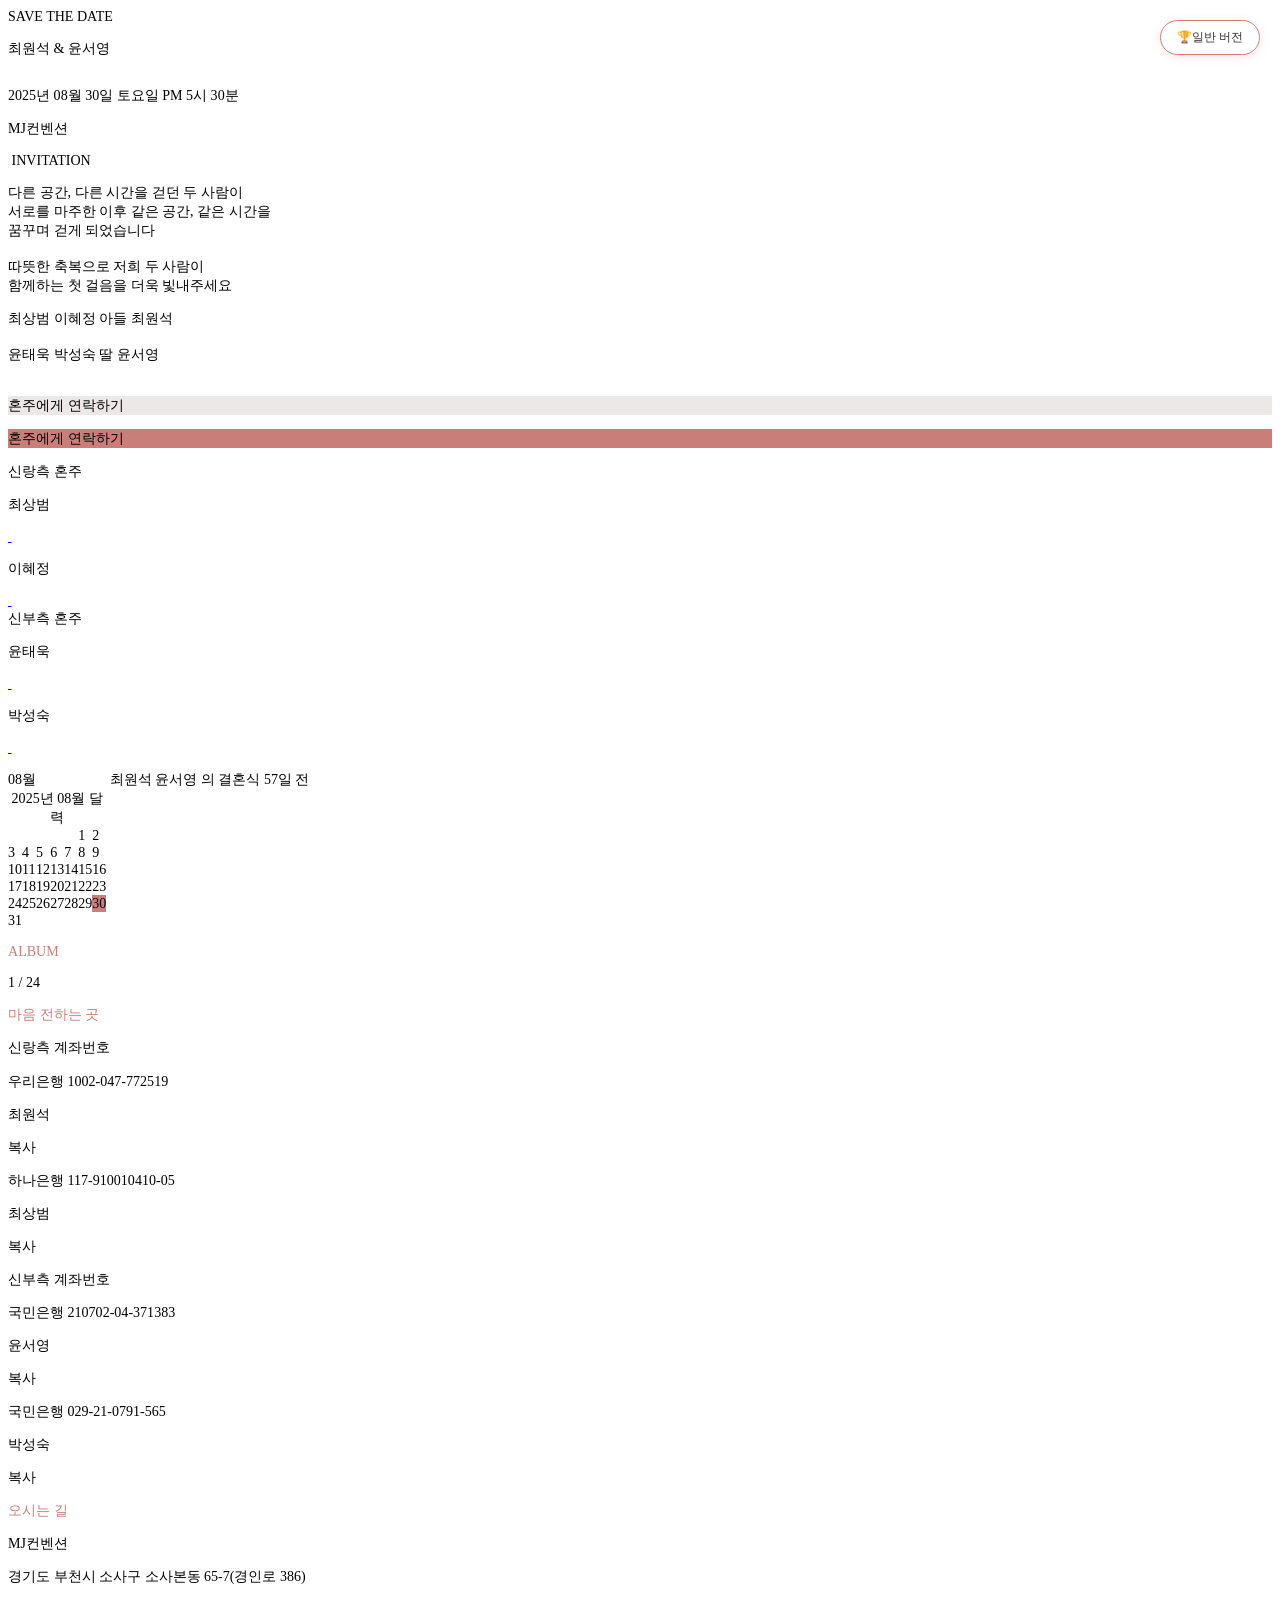
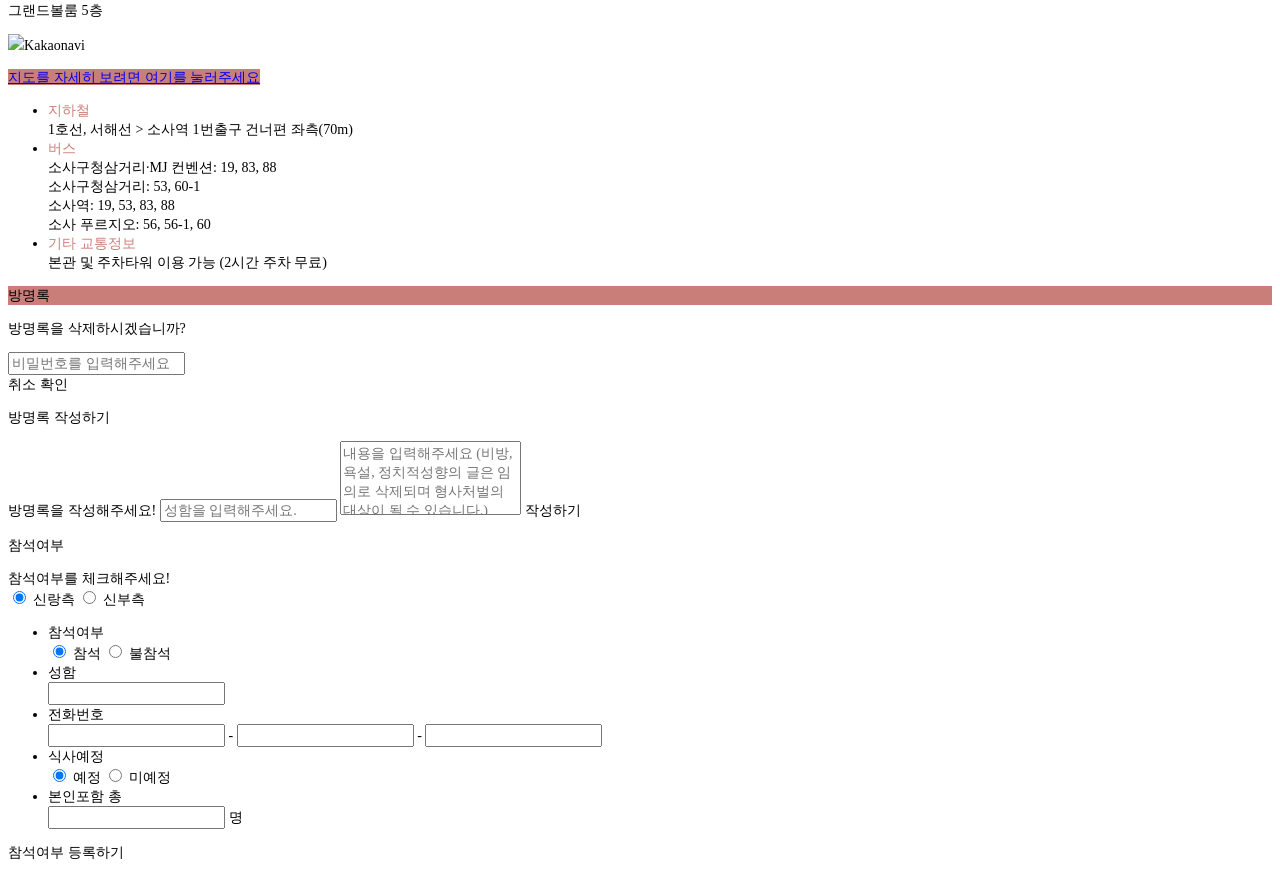
==== composeApp/src/wasmJsMain/resources/temp.html @ a76caca4 "feat: 심플버전 개발" ====
<html lang="ko"><head>
  <title>최원석❤️윤서영 결혼식에 초대합니다.</title>
  <meta charset="utf-8">
  <meta name="robots" content="noindex,nofollow">
  <meta name="referrer" content="no-referrer">
  <meta http-equiv="X-UA-Compatible" content="IE=edge,chrome=1">
  <meta name="format-detection" content="telephone=no">
  <meta name="viewport" content="width=device-width, initial-scale=1.0, maximum-scale=5, user-scalable=yes">
  <meta name="apple-mobile-web-app-title" content="원석❤️서영">
  <meta property="og:url" content="https://wonseokk.github.io/Wedding" />
  <meta property="og:title" content="최원석❤️윤서영 결혼식에 초대합니다." />
  <meta property="og:description" content="2025년 08월 30일 토요일">
  <meta property="og:type" content="website" />
  <meta property="og:image" content="/cf_carddata/ws941220/wedding0830/share_img/Txx5T8NF.jpg">
  <link rel="icon" type="image/png" sizes="16x16" href="https://wonseokk.github.io/Wedding/asset/heart.png">

  <link href="/card/skin/css/font_chosunnm.css" rel="stylesheet">
  <link rel="stylesheet" href="/css/xeicon.min.css">
  <script type="text/javascript" src="/js/jquery-3.2.1.min.js"></script>
  <script src="https://t1.kakaocdn.net/kakao_js_sdk/2.0.0/kakao.min.js" integrity="sha384-PFHeU/4gvSH8kpvhrigAPfZGBDPs372JceJq3jAXce11bVA6rMvGWzvP4fMQuBGL" crossorigin="anonymous"></script>
  <!-- <script src="//developers.kakao.com/sdk/js/kakao.min.js"></script> -->
  <script type="text/javascript" src="//dapi.kakao.com/v2/maps/sdk.js?appkey=bab62872fb491fcb6aa58caca2f4f9e8"></script><script charset="UTF-8" src="https://t1.daumcdn.net/mapjsapi/js/main/4.4.19/kakao.js"></script>
  <link href="/card/css/common.css" rel="stylesheet">
  <link href="/card/skin/css/skin_common.css" rel="stylesheet">
  <script src="/card/swiper/swiper.min.js"></script>
  <link rel="stylesheet" href="/card/swiper/swiper.min.css">
  <link rel="stylesheet" href="/card/swiper/swiper-bundle.min.css">
  <script src="https://ssl.daumcdn.net/dmaps/map_js_init/postcode.v2.js"></script><script charset="UTF-8" type="text/javascript" src="//t1.daumcdn.net/postcode/api/core/250410/1744268022745/250410.js"></script>

  <style media="screen">
    #fall * {font-size: 0.9375rem; font-family: ChosunNm;}
    #fall .em_ch {font-family: WONBatang !important; font-size: 0.875rem;}

    #fall .theme_1_back {background: #ca7e7a !important;}
    #fall .theme_1_color {color: #ca7e7a !important;}
    #fall .theme_1_border {border: 1px solid #ca7e7a !important;}
    #fall .theme_2_back {background: #ede7e7 !important;}
    #fall .theme_2_color {color: #ede7e7 !important;}
    #fall .theme_2_border {color: #ede7e7 !important;}

    /* 버전 전환 버튼 스타일 */
    #version-switch {
        position: fixed;
        top: 20px;
        right: 20px;
        z-index: 10000;
        background: rgba(255, 255, 255, 0.95);
        border: 1px solid #ca7e7a;
        border-radius: 20px;
        padding: 8px 16px;
        font-size: 12px;
        color: #333;
        cursor: pointer;
        transition: all 0.3s ease;
        font-family: ChosunNm, sans-serif;
        backdrop-filter: blur(10px);
        box-shadow: 0 2px 10px rgba(202, 126, 122, 0.2);
    }

    #version-switch:hover {
        background: rgba(202, 126, 122, 0.1);
        transform: translateY(-1px);
    }

    @media screen and (max-width:380px){
    #fall .greeting_msg {font-size: 0.875rem;}
    }
    @media screen and (max-width:320px){
    #fall .greeting_msg {font-size: 0.8125rem;}
    }

        html {font-size: 15px;}
  </style>
  <style>
    body { -webkit-touch-callout:none;}
    img { -webkit-touch-callout: none; pointer-events : none; }
  </style>
  <script>
    $(document).bind("contextmenu", function (e) {
        return false;
    });
    $('img').bind("contextmenu", function (e) {
        return false;
    });

  </script>
</head>
<script type="text/javascript" src="/card/skin/js/common_skin.js"></script>
<link href="/card/skin/fall_in_love/skin.css" rel="stylesheet">
<link href="/card/skin/css/style.css" rel="stylesheet">
<input type="hidden" name="" id="type" value="0">
<input type="hidden" id="skin_id" name="skin_id" value="wedding0830" readonly="">
<input type="hidden" id="skin_gr_account" name="skin_gr_account" value="1002-047-772519" readonly="">
<input type="hidden" id="skin_gr_pa_account" name="skin_gr_pa_account" value="117-910010410-05" readonly="">
<input type="hidden" id="skin_gr_pa2_account" name="skin_gr_pa2_account" value="" readonly="">
<input type="hidden" id="skin_br_account" name="skin_br_account" value="210702-04-371383" readonly="">
<input type="hidden" id="skin_br_pa_account" name="skin_br_pa_account" value="029-21-0791-565" readonly="">
<input type="hidden" id="skin_br_pa2_account" name="skin_br_pa2_account" value="" readonly="">

<input type="hidden" name="" id="ori_color" value="#ca7e7a">
<input type="hidden" name="" id="ori_color2" value="#ede7e7">
<div id="invite_wrap">
  <!-- 버전 전환 버튼 -->
  <div id="version-switch" onclick="switchToAdvancedVersion()">
    🏆일반 버전
  </div>
  
  <div id="animContainer">
    <div class="invite_inner" id="fall">
      <!-- 메인 -->
      <div class="main anchor_0">
        <link rel="stylesheet" href="/card/skin/css/attend_top.css">

        <div class="at_wrap" style="display:none;">
          <div class="at_back card"></div>
          <div class="attend_top card">
            <p class="close_p"><i class="xi-close at_close"></i></p>
            <p class="tit">참석 여부 체크</p>
            <div class="gr_br_wrap">
              <p data-name="groom_name">최원석</p>
              <i class="xi-heart"></i>
              <p data-name="bride_name">윤서영</p>
            </div>
            <div class="check_point">
              <p>
                <span><i class="xi-calendar-check"></i></span>
                <span class="editor_date">
                    2025년 08월 30일 토요일        </span>
                <span class="editor_night">PM</span>
                <span class="editor_time">5</span>시
                <span class="editor_min">30</span>분
              </p>
              <p>
                <span><i class="xi-maker"></i></span>
                <span data-name="card_hall">MJ컨벤션</span>
              </p>


            </div>
            <p class="txt">특별한 날 귀한 발걸음을 참석 여부를<br>통해 전달해 주세요.</p>
            <p class="check_attend">참석여부 체크하기</p>
          </div>
        </div>


        <script>
          $(function(){
            $('.check_attend').click(function(){
              $('.attend_black').show();
              $('.attend_pop_wrap').show();
            });

            $('.at_close').click(function(){
              $('.at_back').hide();
              $('.at_wrap').hide();
            });

            $('.attend_close').click(function(){
              $('.at_back').hide();
              $('.at_wrap').hide();
            });
          });

        </script>
        <style media="screen">
          .scroll_wrap{position: fixed;  height: 40vh; width: 420px; left: 50%; transform: translateX(-50%);background:linear-gradient(0deg,#4d4d4d 0%, rgb(108 108 108 / 50%) 82%, rgba(255,255,255,0) 100%); z-index: 9; bottom: 0px;display: flex;justify-content: center;}
          .scroll_wrap .scroll_tit{color: #fff !important;}
          .scroll_wrap .inner_wr{margin: 0px auto;position: absolute;bottom: 80px;scale:1.1}
          .scroll_wrap .nemo_wrap{ width: 23px; height: 36px; position: relative;margin-bottom: 10px;border-radius: 4px; border:1px solid #fff;margin: 10px auto;}
          .scroll_wrap .nemo_wrap .circle_wrap{background-color: #fff;width: 7px;height: 7px;top: 0;border-radius: 50%;right: 0;position: absolute;transform: translateX(-100%); animation: ani_2 1.5s infinite}
          @keyframes ani_2 {
            0%{top: 100%}
            100%{top: 0%;}
          }
          .scroll_wrap.editor {position: absolute; bottom: -150px;}
          /* .scroll_wrap.card{position: fixed;  height: 100vh; width: 420px; left: 50%; transform: translateX(-50%);} */
        </style>
        <div class="scroll_wrap card" style="display: none;">
          <div class="inner_wr">
            <div class="nemo_wrap">
              <div class="circle_wrap"></div>
            </div>
            <p class="scroll_tit">스크롤 해주세요.</p>
          </div>
        </div>
        <script>
          $(function() {
              $('.scroll_wrap').delay(4700).fadeOut('slow');
          });
            $(window).on("scroll", function (event){
            if (event.originalEvent.deltaY = 0) {
              $('.scroll_wrap').css({"opacity":"1","transition":"1s"});
            }
            else {
              $('.scroll_wrap').css({"opacity":"0","transition":"1s"});
              setTimeout(function() {
                $('.scroll_wrap').css("display", "none");
              }, 1000);
            }
          });
          $(window).on("wheel", function (event){
          if (event.originalEvent.deltaY = 0) {
            $('.scroll_wrap').css({"opacity":"1","transition":"1s"});
          }
          else {
            $('.scroll_wrap').css({"opacity":"0","transition":"1s"});
            setTimeout(function() {
              $('.scroll_wrap').css("display", "none");
            }, 1000);
          }
          });


        </script>
        <div class="top_txt offset_0 offset">
          <span class="mini">SAVE THE DATE</span>
          <p class="main_name"><span data-name="groom_name">최원석</span> <font>&amp;</font> <span data-name="bride_name">윤서영</span></p>
        </div>
        <div class="main_img_wrap">
          <video id="moving_video11" autoplay="autoplay" loop="loop" muted="muted" playsinline="" style="opacity: 1; transition: 1s; mix-blend-mode: screen; position: absolute; left: 0px; top: 0%; width: 100%; display: block;">
            <source id="moving_video" src="/card/movie/flower3.mp4">
          </video>

          <img src="/cf_carddata/ws941220/wedding0830/main_img/u3mCQRHD.jpg" alt="" id="skin_main_img" oncontextmenu="return false" style="-webkit-touch-callout:none">
        </div>
        <div class="bottom_txt">
          <p>
            <span class="editor_date">
                            2025년 08월 30일 토요일            </span>
            <span class="editor_night">PM</span>
            <span class="editor_time">5</span>시
            <span class="editor_min">30</span>분
          </p>
          <p data-name="card_hall">MJ컨벤션</p>
        </div>
      </div>

      <div class="all_wrap">
        <div class="greeting_wrap anchor_0 wrap_padding">
          <div class="offset_1 offset">
            <div class="greeting_inner inner_padding">
              <img src="/card/skin/fall_in_love/img/flower.svg" alt="">
              <span>INVITATION</span>
              <p data-name="greeting_message" class="greeting_msg">다른 공간, 다른 시간을 걷던 두 사람이<br>
                서로를 마주한 이후 같은 공간, 같은 시간을<br>
                꿈꾸며 걷게 되었습니다<br>
                <br>
                따뜻한 축복으로 저희 두 사람이<br>
                함께하는 첫 걸음을 더욱 빛내주세요</p>
            </div>
          </div>
        </div>
        <div class="call_wrap anchor_1 wrap_padding">
          <div class="offset_4 offset">
            <div class="call_inner inner_padding">
              <!-- 신랑 -->
              <div class="call_box">
    <span class="g_deceased_f em_ch ch_deceased" style="display:none">
              <img src="/card/skin/img/go.svg" alt="">
          </span>
                <span data-name="groom_p_name">최상범</span>
                <span class="gr_call_dot"></span>
                <span class="g_deceased_m em_ch ch_deceased" style="display:none">
            <img src="/card/skin/img/go.svg" alt="">
        </span>

                <span data-name="groom_m_name">이혜정</span>
                <span class="mini_txt gr_mini_txt" style="width: 44px;"><font data-name="groom_p_ship">아들</font></span>
                <span data-name="groom_name">최원석</span>

                <div class="gr_call call_sec gr_phone">
                  <i class="xi-ellipsis-h"></i>
                  <a class="mobile" href="tel:010-6778-2939"><img src="/card/skin/fall_in_love/img/call.svg" alt=""></a>
                  <a class="sms" href="sms:010-6778-2939"><img src="/card/skin/fall_in_love/img/sms.svg" alt=""></a>
                </div>

              </div>

              <!-- 신부 -->
              <div class="call_box">
    <span class="b_deceased_f em_ch ch_deceased" style="display:none">
              <img src="/card/skin/img/go.svg" alt="">
          </span>

                <span data-name="bride_p_name">윤태욱</span>
                <span class="br_call_dot"></span>
                <span class="b_deceased_m em_ch ch_deceased" style="display:none">
              <img src="/card/skin/img/go.svg" alt="">
          </span>
                <!-- <span class="b_deceased_m em_ch flower_deceased" style='display:none'>
                  <img src="/card/skin/img/chrysanthemum.svg" alt="">
                </span> -->
                <span data-name="bride_m_name">박성숙</span>
                <span class="mini_txt br_mini_txt" style="width: 44px;"><font data-name="bride_p_ship">딸</font></span>
                <span data-name="bride_name">윤서영</span>

                <div class="br_call call_sec br_phone">
                  <i class="xi-ellipsis-h"></i>
                  <a class="mobile" href="tel:010-9264-7479"><img src="/card/skin/fall_in_love/img/call.svg" alt=""></a>
                  <a class="sms" href="sms:010-9264-7479"><img src="/card/skin/fall_in_love/img/sms.svg" alt=""></a>
                </div>

              </div>
              <div class="call_box_btn call_p_btn">
                <p class="parents theme_2_back">혼주에게 연락하기</p>
              </div>

              <div class="call_black black_back"></div>
              <div class="call_pop_down pop_front ">
                <p class="theme_1_back">
                  <span>혼주에게 연락하기</span>
                  <i class="xi-close-thin call_close"></i>
                </p>
                <div class="g_parents">
                  <span class="tit sans_serif">신랑측 혼주</span>
                  <div class="pop_box gr_p">
                    <p>
            <span class="g_deceased_f em_ch ch_deceased" style="display:none">
                              <img src="/card/skin/img/go.svg" alt="">
                          </span>
                      <span data-name="groom_p_name" class="sans_serif">최상범</span>
                    </p>
                    <a class="gr_call gr_p_phone mobile" href="tel:010-3627-2939">
                      <img src="/card/skin/fall_in_love/img/call.svg" alt="">
                    </a>
                    <a class="gr_call gr_p_phone sms" href="sms:010-3627-2939">
                      <img src="/card/skin/fall_in_love/img/sms.svg" alt="">
                    </a>
                  </div>
                  <div class="pop_box gr_m">
                    <p>
            <span class="g_deceased_m em_ch ch_deceased" style="display:none">
                              <img src="/card/skin/img/go.svg" alt="">
                           </span>
                      <span data-name="groom_m_name" class="sans_serif">이혜정</span>
                    </p>
                    <a class="gr_call gr_m_phone mobile" href="tel:010-5696-2939">
                      <img src="/card/skin/fall_in_love/img/call.svg" alt="">
                    </a>
                    <a class="gr_call gr_m_phone sms" href="sms:010-5696-2939">
                      <img src="/card/skin/fall_in_love/img/sms.svg" alt="">
                    </a>
                  </div>
                </div>


                <div class="b_parents">
                  <span class="tit sans_serif">신부측 혼주</span>
                  <div class="pop_box br_p">
                    <p>
          <span class="b_deceased_f em_ch ch_deceased" style="display:none">
                          <img src="/card/skin/img/go.svg" alt="">
                       </span>
                      <span data-name="bride_p_name" class="sans_serif">윤태욱</span>
                    </p>
                    <a class="br_call br_p_phone mobile" href="tel:010-6614-7514">
                      <img src="/card/skin/fall_in_love/img/call.svg" alt="">
                    </a>
                    <a class="br_call br_p_phone sms" href="sms:010-6614-7514">
                      <img src="/card/skin/fall_in_love/img/sms.svg" alt="">
                    </a>
                  </div>
                  <div class="pop_box br_m">
                    <p>
          <span class="b_deceased_m em_ch ch_deceased" style="display:none">
                          <img src="/card/skin/img/go.svg" alt="">
                      </span>
                      <span data-name="bride_m_name" class="sans_serif">박성숙</span>
                    </p>
                    <a class="br_call br_m_phone mobile" href="tel:010-9254-3181">
                      <img src="/card/skin/fall_in_love/img/call.svg" alt="">
                    </a>
                    <a class="br_call br_m_phone sms" href="sms:010-9254-3181">
                      <img src="/card/skin/fall_in_love/img/sms.svg" alt="">
                    </a>
                  </div>
                </div>
              </div>


            </div>
          </div>
        </div>
        <div class="calendar_wrap anchor_2 wrap_padding">
          <div class="offset_2 offset">
            <div class="calendar_inner inner_padding" style="display: inline-block; opacity: 1; margin-top: 0px;">
              <div id="kCalendar"><div id="header"><span id="date">08<font>월</font></span></div><table border="0" cellspacing="0" cellpadding="0"><caption>2025년 08월 달력</caption><tbody>			<tr>				<td class="sun"> </td>				<td class="mon"> </td>				<td class="tue"> </td>				<td class="wed"> </td>				<td class="thu"> </td>				<td class="fri">1</td>				<td class="sat">2</td>			</tr>			<tr>				<td class="sun">3</td>				<td class="mon">4</td>				<td class="tue">5</td>				<td class="wed">6</td>				<td class="thu">7</td>				<td class="fri">8</td>				<td class="sat">9</td>			</tr>			<tr>				<td class="sun">10</td>				<td class="mon">11</td>				<td class="tue">12</td>				<td class="wed">13</td>				<td class="thu">14</td>				<td class="fri">15</td>				<td class="sat">16</td>			</tr>			<tr>				<td class="sun">17</td>				<td class="mon">18</td>				<td class="tue">19</td>				<td class="wed">20</td>				<td class="thu">21</td>				<td class="fri">22</td>				<td class="sat">23</td>			</tr>			<tr>				<td class="sun">24</td>				<td class="mon">25</td>				<td class="tue">26</td>				<td class="wed">27</td>				<td class="thu">28</td>				<td class="fri">29</td>				<td class="sat"><div class="weddingday theme_1_back">30</div></td>			</tr>			<tr>				<td class="sun">31</td>				<td class="mon"> </td>				<td class="tue"> </td>				<td class="wed"> </td>				<td class="thu"> </td>				<td class="fri"> </td>				<td class="sat"> </td>			</tr>			</tbody>		</table></div>
            </div>
            <p class="dday_inner remain" style="display:inline-block;">
              <span data-name="groom_name">최원석</span>
              <i class="xi-heart"></i>
              <span data-name="bride_name">윤서영</span> 의 결혼식<span id="wd_d-day"> 57일 전</span>
            </p>
          </div>

          <script>
            $(document).ready(function() {
              kCalendar('kCalendar', '2025-08-30');
              wdDday('2025-07-04','2025-08-30');
            });
          </script>
        </div>
        <div class="album_wrap anchor_3 wrap_padding">
          <div class="offset_6 offset">
            <div class="album_inner skin_gallery_type album_show" id="gallery_type_2">
              <p class="section_tit theme_1_color">ALBUM</p>
              <div class="album_black"></div>
              <div class="slide_inner">
                <p class="slide_close"><i class="xi-close-thin"></i></p>
                <div style="--swiper-navigation-color: #fff; --swiper-pagination-color: #fff" class="swiper mySwiper2 gallery2_1 swiper-container-initialized swiper-container-horizontal">
                  <div class="swiper-wrapper" style="transform: translate3d(0px, 0px, 0px);">
                    <div class="swiper-slide skin_g_0 swiper-slide-active" style="width: 380px; margin-right: 10px;">
                      <img src="/cf_carddata/ws941220/wedding0830/gallery/N5KyeKBH.jpg?v=1751635643000" alt="" id="rotate_sort_0">
                    </div>
                    <div class="swiper-slide skin_g_1 swiper-slide-next" style="width: 380px; margin-right: 10px;">
                      <img src="/cf_carddata/ws941220/wedding0830/gallery/Sk7zM0dO.jpg?v=1751635643000" alt="" id="rotate_sort_1">
                    </div>
                    <div class="swiper-slide skin_g_2" style="width: 380px; margin-right: 10px;">
                      <img src="/cf_carddata/ws941220/wedding0830/gallery/WDEL8017.jpg?v=1751635643000" alt="" id="rotate_sort_2">
                    </div>
                    <div class="swiper-slide skin_g_3" style="width: 380px; margin-right: 10px;">
                      <img src="/cf_carddata/ws941220/wedding0830/gallery/b4WM8trE.jpg?v=1751635643000" alt="" id="rotate_sort_3">
                    </div>
                    <div class="swiper-slide skin_g_4" style="width: 380px; margin-right: 10px;">
                      <img src="/cf_carddata/ws941220/wedding0830/gallery/cnlhUlLm.jpg?v=1751635643000" alt="" id="rotate_sort_4">
                    </div>
                    <div class="swiper-slide skin_g_5" style="width: 380px; margin-right: 10px;">
                      <img src="/cf_carddata/ws941220/wedding0830/gallery/dCe4GFbK.jpg?v=1751635643000" alt="" id="rotate_sort_5">
                    </div>
                    <div class="swiper-slide skin_g_6" style="width: 380px; margin-right: 10px;">
                      <img src="/cf_carddata/ws941220/wedding0830/gallery/CSYtI4di.jpg?v=1751635643000" alt="" id="rotate_sort_6">
                    </div>
                    <div class="swiper-slide skin_g_7" style="width: 380px; margin-right: 10px;">
                      <img src="/cf_carddata/ws941220/wedding0830/gallery/5TLWIRDq.jpg?v=1751635643000" alt="" id="rotate_sort_7">
                    </div>
                    <div class="swiper-slide skin_g_8" style="width: 380px; margin-right: 10px;">
                      <img src="/cf_carddata/ws941220/wedding0830/gallery/dBJoC1UX.jpg?v=1751635643000" alt="" id="rotate_sort_8">
                    </div>
                    <div class="swiper-slide skin_g_9" style="width: 380px; margin-right: 10px;">
                      <img src="/cf_carddata/ws941220/wedding0830/gallery/Y3Mpsu5N.jpg?v=1751635643000" alt="" id="rotate_sort_9">
                    </div>
                    <div class="swiper-slide skin_g_10" style="width: 380px; margin-right: 10px;">
                      <img src="/cf_carddata/ws941220/wedding0830/gallery/tk9zIIaK.jpg?v=1751635643000" alt="" id="rotate_sort_10">
                    </div>
                    <div class="swiper-slide skin_g_11" style="width: 380px; margin-right: 10px;">
                      <img src="/cf_carddata/ws941220/wedding0830/gallery/oxIebxA6.jpg?v=1751635643000" alt="" id="rotate_sort_11">
                    </div>
                    <div class="swiper-slide skin_g_12" style="width: 380px; margin-right: 10px;">
                      <img src="/cf_carddata/ws941220/wedding0830/gallery/dVmdgbMN.jpg?v=1751635643000" alt="" id="rotate_sort_12">
                    </div>
                    <div class="swiper-slide skin_g_13" style="width: 380px; margin-right: 10px;">
                      <img src="/cf_carddata/ws941220/wedding0830/gallery/tSFYAerN.jpg?v=1751635643000" alt="" id="rotate_sort_13">
                    </div>
                    <div class="swiper-slide skin_g_14" style="width: 380px; margin-right: 10px;">
                      <img src="/cf_carddata/ws941220/wedding0830/gallery/T4zThtRN.jpg?v=1751635643000" alt="" id="rotate_sort_14">
                    </div>
                    <div class="swiper-slide skin_g_15" style="width: 380px; margin-right: 10px;">
                      <img src="/cf_carddata/ws941220/wedding0830/gallery/yobwSTlx.jpg?v=1751635643000" alt="" id="rotate_sort_15">
                    </div>
                    <div class="swiper-slide skin_g_16" style="width: 380px; margin-right: 10px;">
                      <img src="/cf_carddata/ws941220/wedding0830/gallery/xWA4DA9I.jpg?v=1751635643000" alt="" id="rotate_sort_16">
                    </div>
                    <div class="swiper-slide skin_g_17" style="width: 380px; margin-right: 10px;">
                      <img src="/cf_carddata/ws941220/wedding0830/gallery/zR83ReFs.jpg?v=1751635643000" alt="" id="rotate_sort_17">
                    </div>
                    <div class="swiper-slide skin_g_18" style="width: 380px; margin-right: 10px;">
                      <img src="/cf_carddata/ws941220/wedding0830/gallery/I4IF6TSa.jpg?v=1751635643000" alt="" id="rotate_sort_18">
                    </div>
                    <div class="swiper-slide skin_g_19" style="width: 380px; margin-right: 10px;">
                      <img src="/cf_carddata/ws941220/wedding0830/gallery/om1fgbH6.jpg?v=1751635643000" alt="" id="rotate_sort_19">
                    </div>
                    <div class="swiper-slide skin_g_20" style="width: 380px; margin-right: 10px;">
                      <img src="/cf_carddata/ws941220/wedding0830/gallery/ANNdrd4x.jpg?v=1751635643000" alt="" id="rotate_sort_20">
                    </div>
                    <div class="swiper-slide skin_g_21" style="width: 380px; margin-right: 10px;">
                      <img src="/cf_carddata/ws941220/wedding0830/gallery/v0TaHfvR.jpg?v=1751635643000" alt="" id="rotate_sort_21">
                    </div>
                    <div class="swiper-slide skin_g_22" style="width: 380px; margin-right: 10px;">
                      <img src="/cf_carddata/ws941220/wedding0830/gallery/Yv9gCkPD.jpg?v=1751635643000" alt="" id="rotate_sort_22">
                    </div>
                    <div class="swiper-slide skin_g_23" style="width: 380px; margin-right: 10px;">
                      <img src="/cf_carddata/ws941220/wedding0830/gallery/ShP8TVMc.jpg?v=1751635643000" alt="" id="rotate_sort_23">
                    </div>
                  </div>
                  <div class="swiper-button-next" tabindex="0" role="button" aria-label="Next slide" aria-disabled="false"></div>
                  <div class="swiper-button-prev swiper-button-disabled" tabindex="0" role="button" aria-label="Previous slide" aria-disabled="true"></div>
                  <div class="swiper-pagination swiper-pagination-fraction"><span class="swiper-pagination-current">1</span> / <span class="swiper-pagination-total">24</span></div>
                  <span class="swiper-notification" aria-live="assertive" aria-atomic="true"></span></div>
              </div>

              <div thumbsslider="" class="swiper mySwiper gallery2_2 swiper-container-initialized swiper-container-horizontal swiper-container-free-mode swiper-container-thumbs" data-aos="fade-up" data-aos-offset="200" data-aos-easing="ease-out-cubic" data-aos-duration="1000" data-aos-once="true">
                <div class="swiper-wrapper" style="transform: translate3d(0px, 0px, 0px);">
                  <div class="swiper-slide thum_img skin_g_0 swiper-slide-active" style="width: 82px; margin-right: 10px;">
                    <img src="/cf_carddata/ws941220/wedding0830/gallery/N5KyeKBH.jpg?v=1751635643000" alt="" id="rotate_thum_0">
                  </div>
                  <div class="swiper-slide thum_img skin_g_1 swiper-slide-next" style="width: 82px; margin-right: 10px;">
                    <img src="/cf_carddata/ws941220/wedding0830/gallery/Sk7zM0dO.jpg?v=1751635643000" alt="" id="rotate_thum_1">
                  </div>
                  <div class="swiper-slide thum_img skin_g_2" style="width: 82px; margin-right: 10px;">
                    <img src="/cf_carddata/ws941220/wedding0830/gallery/WDEL8017.jpg?v=1751635643000" alt="" id="rotate_thum_2">
                  </div>
                  <div class="swiper-slide thum_img skin_g_3" style="width: 82px; margin-right: 10px;">
                    <img src="/cf_carddata/ws941220/wedding0830/gallery/b4WM8trE.jpg?v=1751635643000" alt="" id="rotate_thum_3">
                  </div>
                  <div class="swiper-slide thum_img skin_g_4" style="width: 82px; margin-right: 10px;">
                    <img src="/cf_carddata/ws941220/wedding0830/gallery/cnlhUlLm.jpg?v=1751635643000" alt="" id="rotate_thum_4">
                  </div>
                  <div class="swiper-slide thum_img skin_g_5" style="width: 82px; margin-right: 10px;">
                    <img src="/cf_carddata/ws941220/wedding0830/gallery/dCe4GFbK.jpg?v=1751635643000" alt="" id="rotate_thum_5">
                  </div>
                  <div class="swiper-slide thum_img skin_g_6" style="width: 82px; margin-right: 10px;">
                    <img src="/cf_carddata/ws941220/wedding0830/gallery/CSYtI4di.jpg?v=1751635643000" alt="" id="rotate_thum_6">
                  </div>
                  <div class="swiper-slide thum_img skin_g_7" style="width: 82px; margin-right: 10px;">
                    <img src="/cf_carddata/ws941220/wedding0830/gallery/5TLWIRDq.jpg?v=1751635643000" alt="" id="rotate_thum_7">
                  </div>
                  <div class="swiper-slide thum_img skin_g_8" style="width: 82px; margin-right: 10px;">
                    <img src="/cf_carddata/ws941220/wedding0830/gallery/dBJoC1UX.jpg?v=1751635643000" alt="" id="rotate_thum_8">
                  </div>
                  <div class="swiper-slide thum_img skin_g_9" style="width: 82px; margin-right: 10px;">
                    <img src="/cf_carddata/ws941220/wedding0830/gallery/Y3Mpsu5N.jpg?v=1751635643000" alt="" id="rotate_thum_9">
                  </div>
                  <div class="swiper-slide thum_img skin_g_10" style="width: 82px; margin-right: 10px;">
                    <img src="/cf_carddata/ws941220/wedding0830/gallery/tk9zIIaK.jpg?v=1751635643000" alt="" id="rotate_thum_10">
                  </div>
                  <div class="swiper-slide thum_img skin_g_11" style="width: 82px; margin-right: 10px;">
                    <img src="/cf_carddata/ws941220/wedding0830/gallery/oxIebxA6.jpg?v=1751635643000" alt="" id="rotate_thum_11">
                  </div>
                  <div class="swiper-slide thum_img skin_g_12" style="width: 82px; margin-right: 10px;">
                    <img src="/cf_carddata/ws941220/wedding0830/gallery/dVmdgbMN.jpg?v=1751635643000" alt="" id="rotate_thum_12">
                  </div>
                  <div class="swiper-slide thum_img skin_g_13" style="width: 82px; margin-right: 10px;">
                    <img src="/cf_carddata/ws941220/wedding0830/gallery/tSFYAerN.jpg?v=1751635643000" alt="" id="rotate_thum_13">
                  </div>
                  <div class="swiper-slide thum_img skin_g_14" style="width: 82px; margin-right: 10px;">
                    <img src="/cf_carddata/ws941220/wedding0830/gallery/T4zThtRN.jpg?v=1751635643000" alt="" id="rotate_thum_14">
                  </div>
                  <div class="swiper-slide thum_img skin_g_15" style="width: 82px; margin-right: 10px;">
                    <img src="/cf_carddata/ws941220/wedding0830/gallery/yobwSTlx.jpg?v=1751635643000" alt="" id="rotate_thum_15">
                  </div>
                  <div class="swiper-slide thum_img skin_g_16" style="width: 82px; margin-right: 10px;">
                    <img src="/cf_carddata/ws941220/wedding0830/gallery/xWA4DA9I.jpg?v=1751635643000" alt="" id="rotate_thum_16">
                  </div>
                  <div class="swiper-slide thum_img skin_g_17" style="width: 82px; margin-right: 10px;">
                    <img src="/cf_carddata/ws941220/wedding0830/gallery/zR83ReFs.jpg?v=1751635643000" alt="" id="rotate_thum_17">
                  </div>
                  <div class="swiper-slide thum_img skin_g_18" style="width: 82px; margin-right: 10px;">
                    <img src="/cf_carddata/ws941220/wedding0830/gallery/I4IF6TSa.jpg?v=1751635643000" alt="" id="rotate_thum_18">
                  </div>
                  <div class="swiper-slide thum_img skin_g_19" style="width: 82px; margin-right: 10px;">
                    <img src="/cf_carddata/ws941220/wedding0830/gallery/om1fgbH6.jpg?v=1751635643000" alt="" id="rotate_thum_19">
                  </div>
                  <div class="swiper-slide thum_img skin_g_20" style="width: 82px; margin-right: 10px;">
                    <img src="/cf_carddata/ws941220/wedding0830/gallery/ANNdrd4x.jpg?v=1751635643000" alt="" id="rotate_thum_20">
                  </div>
                  <div class="swiper-slide thum_img skin_g_21" style="width: 82px; margin-right: 10px;">
                    <img src="/cf_carddata/ws941220/wedding0830/gallery/v0TaHfvR.jpg?v=1751635643000" alt="" id="rotate_thum_21">
                  </div>
                  <div class="swiper-slide thum_img skin_g_22" style="width: 82px; margin-right: 10px;">
                    <img src="/cf_carddata/ws941220/wedding0830/gallery/Yv9gCkPD.jpg?v=1751635643000" alt="" id="rotate_thum_22">
                  </div>
                  <div class="swiper-slide thum_img skin_g_23" style="width: 82px; margin-right: 10px;">
                    <img src="/cf_carddata/ws941220/wedding0830/gallery/ShP8TVMc.jpg?v=1751635643000" alt="" id="rotate_thum_23">
                  </div>
                </div>
                <span class="swiper-notification" aria-live="assertive" aria-atomic="true"></span></div>
            </div>

            <script type="text/javascript">
              // 바둑판 앨범
              var swiper = new Swiper(".gallery2_2", {
                spaceBetween: 10,
                slidesPerView: 4,
                freeMode: true,
                watchSlidesProgress: true,
              });
              var swiper2 = new Swiper(".gallery2_1", {
                spaceBetween: 10,
                navigation: {
                  nextEl: ".swiper-button-next",
                  prevEl: ".swiper-button-prev",
                },
                pagination: {
                  el: ".swiper-pagination",
                  type: 'fraction',
                },
                thumbs: {
                  swiper: swiper,
                },
              });

              $(function() {
                $('.thum_img').on('click', function() {
                  $('.slide_inner').addClass('on');
                  $('.album_black').addClass('on');
                });

                $('.album_black').on('click', function() {
                  $('.slide_inner').removeClass('on');
                  $('.album_black').removeClass('on');
                });

                $('.slide_close i').on('click', function() {
                  $('.slide_inner').removeClass('on');
                  $('.album_black').removeClass('on');
                });
              });
            </script>
          </div>
        </div>
        <div class="account_wrap anchor_5 wrap_padding">
          <div class="offset_5 offset">
            <div class="account_inner inner_padding">
              <p class="section_tit theme_1_color">마음 전하는 곳</p>

              <div class="account_box">

                <div class="groom_account account_list">
                  <p class="account_tit on">
                    <span>신랑측 계좌번호</span>
                    <i class="xi-angle-down-min"></i>
                  </p>
                  <div class="cover_wrap">
                    <div class="groom1 account_cover">
                      <div class="article1">
                        <p><span data-name="groom_account_bank">우리은행</span> <span data-name="groom_account_num">1002-047-772519</span></p>
                        <p data-name="groom_account_depositor">최원석</p>
                      </div>
                      <div class="article2">
                        <p id="copybtn1">복사</p>
                        <a href="" id="gr_kakao_skin" style="display:none;" target="_blank"><i class="xi-speech"></i>pay</a>
                      </div>
                    </div>
                    <div class="groom2 account_cover">
                      <div class="article1">
                        <p><span data-name="groom_account_bank_1">하나은행</span> <span data-name="groom_account_num_1">117-910010410-05</span></p>
                        <p data-name="groom_account_depositor_1">최상범</p>
                      </div>
                      <div class="article2">
                        <p id="copybtn2">복사</p>
                        <a href="" id="gr_pa_kakao_skin" style="display:none;" target="_blank"><i class="xi-speech"></i>pay</a>
                      </div>
                    </div>
                    <div class="groom3 account_cover" style="display:none;">
                      <div class="article1">
                        <p><span data-name="groom_account_bank_2"></span> <span data-name="groom_account_num_2"></span></p>
                        <p data-name="groom_account_depositor_2"></p>
                      </div>
                      <div class="article2">
                        <p id="copybtn3">복사</p>
                        <a href="" id="gr_pa2_kakao_skin" style="display:none;" target="_blank"><i class="xi-speech"></i>pay</a></a>
                      </div>
                    </div>
                  </div>
                </div>


                <div class="bride_account account_list">
                  <p class="account_tit on">
                    <span>신부측 계좌번호</span>
                    <i class="xi-angle-down-min"></i>
                  </p>
                  <div class="cover_wrap">
                    <div class="bride1 account_cover">
                      <div class="article1">
                        <p><span data-name="bride_account_bank">국민은행</span> <span data-name="bride_account_num">210702-04-371383</span></p>
                        <p data-name="bride_account_depositor">윤서영</p>
                      </div>
                      <div class="article2">
                        <p id="copybtn4">복사</p>
                        <a href="" id="br_kakao_skin" style="display:none;" target="_blank"><i class="xi-speech"></i>pay</a>
                      </div>
                    </div>
                    <div class="bride2 account_cover">
                      <div class="article1">
                        <p><span data-name="bride_account_bank_1">국민은행</span> <span data-name="bride_account_num_1">029-21-0791-565</span></p>
                        <p data-name="bride_account_depositor_1">박성숙</p>
                      </div>
                      <div class="article2">
                        <p id="copybtn5">복사</p>
                        <a href="" id="br_pa_kakao_skin" style="display:none;" target="_blank"><i class="xi-speech"></i>pay</a>
                      </div>
                    </div>
                    <div class="bride3 account_cover" style="display:none;">
                      <div class="article1">
                        <p><span data-name="bride_account_bank_2"></span> <span data-name="bride_account_num_2"></span></p>
                        <p data-name="bride_account_depositor_2"></p>
                      </div>
                      <div class="article2">
                        <p id="copybtn6">복사</p>
                        <a href="" id="br_pa2_kakao_skin" style="display:none;" target="_blank"><i class="xi-speech"></i>pay</a>
                      </div>
                    </div>
                  </div>
                </div>

              </div>
            </div>
            <style media="screen">
              .flower_wrap.editor {position: fixed; bottom: 7%; width: auto; z-index: 3;     transform: translate(-50%, -50%);}
              .flower_wrap.card {position: fixed; bottom: 5%; left: 0; right:0; margin: 0 auto; width: 260px; z-index: 11;opacity:0;}
              .flower_wrap {display: inline-block; padding: 0 16px;width: 100%;}
              .flower_wrap .inner {width: 100%;}
              .flower_wrap p {margin:0 10px; display: inline-block; font-size: 13px !important;}
              .flower_wrap a {display: flex; width: 100%; margin:0 auto; padding: 8px 15px; background: #f9f9f9; border-radius: 50px; align-items: center;}
              .flower_wrap a img {display: inline-block; width: 20px;}
              .flower_wrap.on {display: none;}

              #promise .flower_wrap a {background: #fff !important;}

              .flower_wrap.static {position: static; transform: inherit; width: 100%; z-index: 3; opacity: 1!important;}
              .flower_wrap.static a {display: flex; width: 100%; margin:0 auto; background: #f9f9f9; border-radius: 0; padding: 10px 15px; justify-content: center;}


              .market_wrap.editor {position: fixed; bottom: 7%; width: auto; z-index: 3; transform: translate(-50%, -50%);}
              .market_wrap.card {position: fixed; bottom: 5%; left: 0; right:0; margin: 0 auto; width: 100%; z-index: 11;opacity:0;}
              .market_wrap {display: inline-block; padding: 0 16px;width: 100%;}
              .market_wrap .inner {width: 100%;    display: flex;}
              .market_wrap p {margin:0 10px; display: inline-block; font-size: 14px !important;}
              .market_wrap a {
                display: flex;
                    width: 100%;
                    height: 40px;
                    margin: 0 5px;
                    padding: 8px 15px;
                    background: #f9f9f9;
                    border-radius: 8px;
                    align-items: center;
                    border: 1px solid #dadada;
                    justify-content: center;
                    box-shadow: 0 4px 30px rgba(0, 0, 0, 0.1);

              }
              .market_wrap a img {display: inline-block; width: 35px;}
              .market_wrap.on {display: none;}
              .market_wrap a .text_flower .sub_flower{ color: #999 !important; font-size: 14px !important; display: none;}

              .market_wrap.static a .text_flower .title_flower{ font-size: 16px !important; margin-bottom: 8px;}
              .market_wrap a .text_flower .title_flower font{color: #36c5d0 !important;
                margin-right: 5px;
                font-size: 1.1rem !important;}
              .market_wrap.static a .text_flower { text-align: left}
              .market_wrap.static a img {display: inline-block; width: 60px;}

              .market_wrap.static a .text_flower .sub_flower{ color: #999 !important; font-size: 14px !important;display: block;}

              #promise .market_wrap a {background: #fff !important;}

              .market_wrap.static {position: static; transform: inherit; width: 100%; z-index: 3; opacity: 1!important; margin-bottom: 40px;}
              .market_wrap.static a {display: flex; width: 100%; margin:0 auto; background: #f9f9f9; border-radius: 0; padding:25px; justify-content: space-between;border-radius:8px;border:0;box-shadow: none;}
            </style>
          </div>
        </div>
        <div class="map_wrap anchor_6 wrap_padding">
          <div class="offset_3 offset">
            <input type="hidden" id="wd_xpos" name="wd_xpos" value="126.79853505353" readonly="">
            <input type="hidden" id="wd_ypos" name="wd_ypos" value="37.481504867692" readonly="">
            <div class="map_inner inner_padding">
              <p class="section_tit theme_1_color">오시는 길</p>
              <p data-name="card_hall" class="map_hall">MJ컨벤션</p>
              <p data-name="card_hall_address" class="map_ad">경기도 부천시 소사구 소사본동 65-7(경인로 386)</p>
              <span data-name="card_hall_number" class="map_call">그랜드볼룸 5층</span>
              <p class="navi_in" onclick="navi();"><img src="/card/skin/img/kakaonavi.png.png">Kakao<span>navi</span></p>
              <div id="map" style="position: relative; overflow: hidden; background: url(&quot;https://t1.daumcdn.net/mapjsapi/images/2x/bg_tile.png&quot;);"><div style="position: absolute; left: 0px; top: 0px; width: 100%; height: 100%; touch-action: none; cursor: url(&quot;https://t1.daumcdn.net/mapjsapi/images/2x/cursor/openhand.cur.ico&quot;) 7 5, url(&quot;https://t1.daumcdn.net/mapjsapi/images/2x/cursor/openhand.cur.ico&quot;), default;"><div style="position: absolute;"><div style="position: absolute; z-index: 0;"></div><div style="position: absolute; z-index: 1; left: 0px; top: 0px;"><img src="https://mts.daumcdn.net/api/v1/tile/PNG02/v10_453ky/latest/2/3924/1656.png" alt="" draggable="false" style="position: absolute; user-select: none; -webkit-user-drag: none; min-width: 0px; min-height: 0px; max-width: none; max-height: none; left: -216px; top: 289px; opacity: 1; transition-property: opacity; transition-duration: 0.2s; transition-timing-function: ease; width: 256px; height: 256px;"><img src="https://mts.daumcdn.net/api/v1/tile/PNG02/v10_453ky/latest/2/3924/1657.png" alt="" draggable="false" style="position: absolute; user-select: none; -webkit-user-drag: none; min-width: 0px; min-height: 0px; max-width: none; max-height: none; left: 40px; top: 289px; opacity: 1; transition-property: opacity; transition-duration: 0.2s; transition-timing-function: ease; width: 256px; height: 256px;"><img src="https://mts.daumcdn.net/api/v1/tile/PNG02/v10_453ky/latest/2/3924/1658.png" alt="" draggable="false" style="position: absolute; user-select: none; -webkit-user-drag: none; min-width: 0px; min-height: 0px; max-width: none; max-height: none; left: 296px; top: 289px; opacity: 1; transition-property: opacity; transition-duration: 0.2s; transition-timing-function: ease; width: 256px; height: 256px;"><img src="https://mts.daumcdn.net/api/v1/tile/PNG02/v10_453ky/latest/2/3925/1656.png" alt="" draggable="false" style="position: absolute; user-select: none; -webkit-user-drag: none; min-width: 0px; min-height: 0px; max-width: none; max-height: none; left: -216px; top: 33px; opacity: 1; transition-property: opacity; transition-duration: 0.2s; transition-timing-function: ease; width: 256px; height: 256px;"><img src="https://mts.daumcdn.net/api/v1/tile/PNG02/v10_453ky/latest/2/3925/1657.png" alt="" draggable="false" style="position: absolute; user-select: none; -webkit-user-drag: none; min-width: 0px; min-height: 0px; max-width: none; max-height: none; left: 40px; top: 33px; opacity: 1; transition-property: opacity; transition-duration: 0.2s; transition-timing-function: ease; width: 256px; height: 256px;"><img src="https://mts.daumcdn.net/api/v1/tile/PNG02/v10_453ky/latest/2/3925/1658.png" alt="" draggable="false" style="position: absolute; user-select: none; -webkit-user-drag: none; min-width: 0px; min-height: 0px; max-width: none; max-height: none; left: 296px; top: 33px; opacity: 1; transition-property: opacity; transition-duration: 0.2s; transition-timing-function: ease; width: 256px; height: 256px;"><img src="https://mts.daumcdn.net/api/v1/tile/PNG02/v10_453ky/latest/2/3926/1656.png" alt="" draggable="false" style="position: absolute; user-select: none; -webkit-user-drag: none; min-width: 0px; min-height: 0px; max-width: none; max-height: none; left: -216px; top: -223px; opacity: 1; transition-property: opacity; transition-duration: 0.2s; transition-timing-function: ease; width: 256px; height: 256px;"><img src="https://mts.daumcdn.net/api/v1/tile/PNG02/v10_453ky/latest/2/3926/1657.png" alt="" draggable="false" style="position: absolute; user-select: none; -webkit-user-drag: none; min-width: 0px; min-height: 0px; max-width: none; max-height: none; left: 40px; top: -223px; opacity: 1; transition-property: opacity; transition-duration: 0.2s; transition-timing-function: ease; width: 256px; height: 256px;"><img src="https://mts.daumcdn.net/api/v1/tile/PNG02/v10_453ky/latest/2/3926/1658.png" alt="" draggable="false" style="position: absolute; user-select: none; -webkit-user-drag: none; min-width: 0px; min-height: 0px; max-width: none; max-height: none; left: 296px; top: -223px; opacity: 1; transition-property: opacity; transition-duration: 0.2s; transition-timing-function: ease; width: 256px; height: 256px;"></div><div style="position: absolute; z-index: 1;"></div><div style="position: absolute; z-index: 1; width: 388px; height: 298px;"></div><div style="position: absolute; z-index: 1;"><svg version="1.1" style="stroke: none; stroke-dashoffset: 0.5; stroke-linejoin: round; fill: none; transform: translateZ(0px); position: absolute; left: -776px; top: -596px; width: 1940px; height: 1490px;" viewBox="0 0 1940 1490"><defs></defs></svg></div><div style="position: absolute; z-index: 1; width: 100%; height: 0px; transform: translateZ(0px);"><div style="position: absolute; margin: -39px 0px 0px -14px; z-index: 0; left: 209px; top: 149px;"><img draggable="false" src="https://t1.daumcdn.net/mapjsapi/images/2x/marker.png" alt="" role="presentation" title="" style="min-width: 0px; min-height: 0px; max-width: 99999px; max-height: none; border: 0px; display: block; position: absolute; user-select: none; -webkit-user-drag: none; clip: rect(0px, 29px, 42px, 0px); top: 0px; left: 0px; width: 29px; height: 42px;"><img src="https://t1.daumcdn.net/mapjsapi/images/2x/transparent.gif" alt="" role="presentation" draggable="false" usemap="#daum.maps.Marker.Area:1" style="min-width: 0px; min-height: 0px; max-width: 99999px; max-height: none; border: 0px; display: block; position: absolute; user-select: none; -webkit-user-drag: none; width: 29px; height: 42px;"><map id="daum.maps.Marker.Area:1" name="daum.maps.Marker.Area:1"><area href="javascript:void(0)" alt="" role="presentation" shape="poly" coords="14,39,9,27,4,21,1,16,1,10,4,4,11,0,18,0,25,4,28,10,28,16,25,21,20,27" title="" style="-webkit-tap-highlight-color: transparent;"></map></div></div></div></div><div style="position: absolute; cursor: default; z-index: 1; margin: 0px 6px; height: 19px; line-height: 14px; left: 0px; bottom: 0px; color: rgb(0, 0, 0);"><div style="color: rgb(0, 0, 0); text-align: center; font-size: 10px; float: left;"><div style="float: left; margin: 2px 3px 0px 4px; height: 6px; transition: width 0.1s; border-top: none rgb(0, 0, 0); border-right: 2px solid rgb(0, 0, 0); border-bottom: 2px solid rgb(0, 0, 0); border-left: 2px solid rgb(0, 0, 0); border-image: initial; width: 56px;"></div><div style="float: left; margin: 0px 4px 0px 0px; font-family: AppleSDGothicNeo-Regular, 돋움, dotum, sans-serif; font-weight: bold; color: rgb(0, 0, 0);">30m</div></div><div style="margin: 0px 4px; float: left;"><a target="_blank" href="http://map.kakao.com/" style="float: left; width: 32px; height: 10px;"><img src="https://t1.daumcdn.net/mapjsapi/images/2x/m_bi_b.png" alt="Kakao 맵으로 이동(새창열림)" style="float: left; width: 32px; height: 10px; border: none;"></a><div style="font: 11px / 11px Arial, Tahoma, Dotum, sans-serif; float: left;"></div></div></div><div style="cursor: auto; position: absolute; z-index: 2; left: 0px; top: 0px;"></div></div>

              <a href="https://map.kakao.com/link/map/경기도 부천시 소사구 소사본동 65-7(경인로 386),37.481504867692,126.79853505353" onclick="_blank" class="map_detail theme_1_back">지도를 자세히 보려면 여기를 눌러주세요</a>

              <div class="way_guide">
                <ul>
                  <li class="map_subway">
                    <div class="way_tit theme_1_color">지하철</div>
                    <div class="way_txt" data-name="map_subway">
                      1호선, 서해선 &gt; 소사역 1번출구 건너편 좌측(70m)          </div>
                  </li>
                  <li class="map_bus">
                    <div class="way_tit theme_1_color">버스</div>
                    <div class="way_txt" data-name="map_bus">
                      소사구청삼거리·MJ 컨벤션: 19, 83, 88<br>
                      소사구청삼거리: 53, 60-1<br>
                      소사역: 19, 53, 83, 88<br>
                      소사 푸르지오: 56, 56-1, 60          </div>
                  </li>
                  <li class="map_etc">
                    <div class="way_tit theme_1_color">기타 교통정보</div>
                    <div class="way_txt" data-name="map_etc">
                      본관 및 주차타워 이용 가능 (2시간 주차 무료)          </div>
                  </li>
                  <li style="display:none" class="map_after">
                    <div class="way_tit theme_1_color">추가 안내</div>
                    <div class="way_txt" data-name="map_after">
                    </div>
                  </li>
                </ul>
              </div>
            </div>
          </div>

          <script type="text/javascript">
            $(function(){
              var map_width	= $(window).width();
              var map_height = ($(window).width() / 100) * 70;

              var mapContainer = document.getElementById('map'), // 지도를 표시할 div
                  mapOption = {
                      center: new kakao.maps.LatLng($('#wd_ypos').val(), $('#wd_xpos').val()), // 지도의 중심좌표
                      level: 2, // 지도의 확대 레벨
                      mapTypeId : kakao.maps.MapTypeId.ROADMAP // 지도종류
                  };

              // 지도를 생성한다
               var map = new kakao.maps.Map(mapContainer, mapOption);

               // 마커가 표시될 위치입니다
            var markerPosition  = new kakao.maps.LatLng($('#wd_ypos').val(), $('#wd_xpos').val());

            // 마커를 생성합니다
            var marker = new kakao.maps.Marker({
               position: markerPosition,
               draggable : true // 마커를 드래그 가능하도록 설정한다
            });

            // 마커가 지도 위에 표시되도록 설정합니다
            marker.setMap(map);
            });





          </script>
        </div>
        <div class="guest_book_wrap anchor_7 wrap_padding">
          <input type="hidden" name="" id="del_no" value="">

          <div class="offset_8 offset">
            <div class="guest_book_inner inner_padding" style="display:none;" data-type="guest_book1">
              <p class="section_tit theme_1_color">방명록</p>
              <div class="book_box">
                <p class="nothing_book" style="display:block;">
                  <i class="xi-paper-o"></i>
                  아직 작성된 방명록이 없습니다.
                </p>
                <div class="book_btn">
                  <a href="javascript:void(0);" class="book_open theme_2_back"><i class="xi-bars"></i> 전체보기</a>
                  <a href="javascript:void(0);" class="write_open theme_2_back"><i class="xi-pen"></i> 작성하기</a>
                </div>
              </div>
            </div>

            <!-- 방명록 전체보기 -->
            <div class="guest_black black_back"></div>
            <div class="guest_book_pop full pop_front">
              <div class="book_wrap">
                <p class="book_title theme_1_back">방명록 <i class="xi-close-thin book_pop_close"></i></p>
              </div>
            </div>

            <!-- 방명록 삭제하기 -->
            <div class="del_black black_back"></div>
            <div class="del_wrap pop_front">
              <i class="xi-error"></i>
              <p>방명록을 <span class="em">삭제</span>하시겠습니까?</p>
              <input type="password" name="" value="" placeholder="비밀번호를 입력해주세요" id="del_password">
              <div class="del_btn">
                <span class="cancel">취소</span>
                <span class="check" onclick="guest_book_del('wedding0830');">확인</span>
              </div>
            </div>

            <!-- 방명록 작성하기 -->
            <div class="write_black black_back"></div>
            <div class="write_wrap pop_front">
              <i class="xi-close-thin write_close"></i>
              <p class="write_tit">방명록 작성하기</p>
              <span class="write_sub">방명록을 작성해주세요!</span>
              <input type="text" name="" value="" placeholder="성함을 입력해주세요." id="write_name">
              <textarea id="write_txt" rows="4" placeholder="내용을 입력해주세요 (비방, 욕설, 정치적성향의 글은 임의로 삭제되며 형사처벌의 대상이 될 수 있습니다.)" style="resize: none;"></textarea>
              <span class="write_btn" onclick="guest_book_write('wedding0830');">작성하기</span>
            </div>
          </div>

          <script>
            $(function(){
              $('.book_open').click(function() {
                $('.guest_book_pop').show();
                $('.guest_black').show();
              });
              $('.book_pop_close').click(function() {
                $('.guest_book_pop').hide();
                $('.guest_black').hide();
              });
              $('.guest_black').click(function() {
                $('.guest_book_pop').hide();
                $('.guest_black').hide();
              });

              // 방명록 삭제 취소버튼
              $('.del_wrap .cancel').click(function() {
                $('.del_black').hide();
                $('.del_wrap').hide();
              });
              $('.del_black').click(function() {
                $('.del_wrap').hide();
                $('.del_black').hide();
              });

              // 방명록 작성하기
              $('.write_open').click(function() {
                $('.write_black').show();
                $('.write_wrap').show();
                $('#write_name').val('');
                $('#write_txt').val('');
              });

              $('.write_black').click(function() {
                $('.write_black').hide();
                $('.write_wrap').hide();
              });

              $('.write_close').click(function() {
                $('.write_black').hide();
                $('.write_wrap').hide();
              });
            });

            // 방명록 삭제 클릭시
            function book_del_ac(i) {
              $('.del_black').show();
              $('.del_wrap').show();
              $('#del_no').val(i);
            }

          </script>
        </div>
        <div class="attend_wrap anchor_8 wrap_padding">
          <div class="offset_9 offset">
            <div class="attend_inner inner_padding" style="display:none;">
              <p class="section_tit theme_1_color">참석 여부</p>
              <span class="sub_tit">결혼식 참석 여부를 체크해주세요</span>
              <p class="check_attend theme_2_back"><i class="xi-check-circle"></i> 참석 여부 체크하기</p>
            </div>

            <!-- 참석여부 체크 상세 -->
            <div class="attend_black black_back"></div>
            <div class="attend_pop_wrap pop_front full">
              <div class="attend_article">
                <div class="attend_tit">
                  <p><i class="xi-close-thin attend_close"></i></p>
                  <p>참석여부</p>
                  <span>참석여부를 체크해주세요!</span>
                </div>

                <div class="attend_check_wrap">
                  <div class="groom_bride_box gb_box1">
            <span>
              <input type="radio" name="check_groom_bride" id="check_groom_bride1" value="G" checked="">
              <label for="check_groom_bride1">
                <i class="xi-heart"></i> 신랑측 <i class="xi-heart-o"></i>
              </label>
            </span>
                    <span>
              <input type="radio" name="check_groom_bride" id="check_groom_bride2" value="B">
              <label for="check_groom_bride2">
                <i class="xi-heart"></i> 신부측 <i class="xi-heart-o"></i>
              </label>
            </span>
                  </div>
                  <div class="groom_bride_box">
                    <ul>
                      <li>
                        <div class="left">참석여부</div>
                        <div class="right">
                  <span>
                    <input type="radio" name="attend_check" id="attend_check1" value="T" checked="">
                    <label for="attend_check1">
                      <i class="xi-check-circle"></i> 참석<i class="xi-check-circle-o"></i>
                    </label>
                  </span>
                          <span>
                    <input type="radio" name="attend_check" id="attend_check2" value="F">
                    <label for="attend_check2">
                      <i class="xi-check-circle"></i> 불참석<i class="xi-check-circle-o"></i>
                    </label>
                  </span>
                        </div>
                      </li>
                      <li>
                        <div class="left">성함</div>
                        <div class="right">
                          <input type="text" id="attend_name" name="" value="" maxlength="20">
                        </div>
                      </li>
                      <li>
                        <div class="left">전화번호</div>
                        <div class="right attend_call">
                          <input type="text" id="sign-mobile1" maxlength="3" class="form-control">
                          <span>-</span>
                          <input type="text" id="sign-mobile2" maxlength="4" class="form-control">
                          <span>-</span>
                          <input type="text" id="sign-mobile3" maxlength="4" class="form-control">
                        </div>
                      </li>
                      <li>
                        <div class="left">식사예정</div>
                        <div class="right">
                  <span>
                    <input type="radio" name="attend_food" id="attend_food1" value="T" checked="">
                    <label for="attend_food1">
                      <i class="xi-check-circle"></i> 예정<i class="xi-check-circle-o"></i>
                    </label>
                  </span>
                          <span>
                    <input type="radio" name="attend_food" id="attend_food2" value="F">
                    <label for="attend_food2">
                      <i class="xi-check-circle"></i> 미예정<i class="xi-check-circle-o"></i>
                    </label>
                  </span>
                        </div>
                      </li>
                      <li>
                        <div class="left">본인포함 총</div>
                        <div class="right">
                          <input type="text" class="attend_group" id="attend_group" name="" value="" maxlength="20"> 명
                        </div>
                      </li>
                    </ul>
                  </div>
                  <!-- <div class="groom_bride_box">
                    <ul>
                      <li>
                        <div class="left">청첩장수령</div>
                        <div class="right">
                          <span>
                            <input type="radio" name="invite_check" id="invite_check1" value="T" checked>
                            <label for="invite_check1">
                              <i class="xi-check-circle"></i> 수령<i class="xi-check-circle-o"></i>
                            </label>
                          </span>
                          <span>
                            <input type="radio" name="invite_check" id="invite_check2" value="F">
                            <label for="invite_check2">
                              <i class="xi-check-circle"></i> 미수령<i class="xi-check-circle-o"></i>
                            </label>
                          </span>
                        </div>
                      </li>
                      <li class="delivery_box">
                        <div class="left">주소</div>
                        <div class="right">
                          <input type="text" id="delivery_addr1" maxlength="20" placeholder="우편번호" readonly="">
                          <div id="btn_address">주소찾기</div>
                          <input type="text" id="delivery_addr2" maxlength="20" placeholder="청첩장 받아보실 주소">
                          <input type="text" id="delivery_addr3" maxlength="20" placeholder="상세주소">
                        </div>
                      </li>
                    </ul>
                  </div>

                  <div class="groom_bride_box">
                    <div class="agree">
                      <p>개인정보 수집 및 이용동의(필수)</p>
                      <span>
                        참석여부 전달을 위한 개인정보 수집 및 이용에 동의해주세요.<br>
                        (성함, 연락처, 청첩장 수령시 주소)<br>
                        개인정보는 청첩장 이용 종료시까지 수집되며, 이후에는 삭제됩니다.
                      </span>
                      <div class="check_wrap">
                        <input type="checkbox" name="own_agree" value="" id="own_agree">
                        <label for="own_agree" class="own_check"><i class="xi-check-min"></i></label>
                        <label for="own_agree" class="own_txt">동의합니다.</label>
                      </div>
                    </div>
                  </div> -->

                  <span id="attend_sign" onclick="sign_check('wedding0830');">참석여부 등록하기</span>
                </div>
              </div>
            </div>

          </div>
        </div>
        <div class="share_wrap anchor_9 wrap_padding">
          <div class="offset_10 offset">
            <div class="share_inner inner_padding">
          <span class="kakao_btn" style="display:none;">
        <i class="xi-speech"></i> <font id="kakao-link-btn">카카오톡으로 공유하기</font>
      </span>
              <span class="url_btn" style="display:none;">
      <img src="/card/skin/img/url.svg" alt=""> <font>청첩장 주소 복사하기</font>
    </span>
            </div>
          </div>
        </div>
      </div>
    </div>
  </div>
</div>
<script type="text/javascript">
  // // 사용할 앱의 JavaScript 키를 설정해 주세요.
  Kakao.init('bab62872fb491fcb6aa58caca2f4f9e8');
  // // 카카오링크 버튼을 생성합니다. 처음 한번만 호출하면 됩니다.
  Kakao.Share.createDefaultButton({
    container: '#kakao-link-btn',
    objectType: 'location',
    address: '경기도 부천시 소사구 소사본동 65-7(경인로 386)',
    addressTitle: 'MJ컨벤션',
    content: {
      title: '최원석❤️윤서영 결혼식에 초대합니다.',
      description: '2025년 08월 30일 PM 5시 30분',
      imageUrl: 'https://directwedcard.com/cf_carddata/ws941220/wedding0830/share_img/Txx5T8NF.jpg',
      link: {
        mobileWebUrl: 'https://directwedcard.com/wedding0830',
        webUrl: 'https://directwedcard.com/wedding0830'
      }
    },
    buttons: [
      {
        title: '청첩장 보기',
        link: {
          mobileWebUrl: 'https://directwedcard.com/wedding0830',
          webUrl: 'https://directwedcard.com/wedding0830',
        },
      },
    ]
  });

  function navi(){
    Kakao.Navi.start({
        name: "경기도 부천시 소사구 소사본동 65-7(경인로 386)",
        x: 126.79853505353,
        y: 37.481504867692,
        coordType: 'wgs84'
    });
  }

  // 일반 버전으로 전환 함수
  function switchToAdvancedVersion() {
      if (confirm('🌟일반 버전으로 볼까요?\n불안정해도 양해 부탁드려요🙇🏻')) {
          window.location.href = './index.html';
      }
  }
</script>


<script>
  $(window).on('load', function () {
      $('#moving_video11')[0].load();
      document.getElementById('moving_video11').play();
      $('#moving_video11').css('opacity','1');
  });
</script>
</body></html>
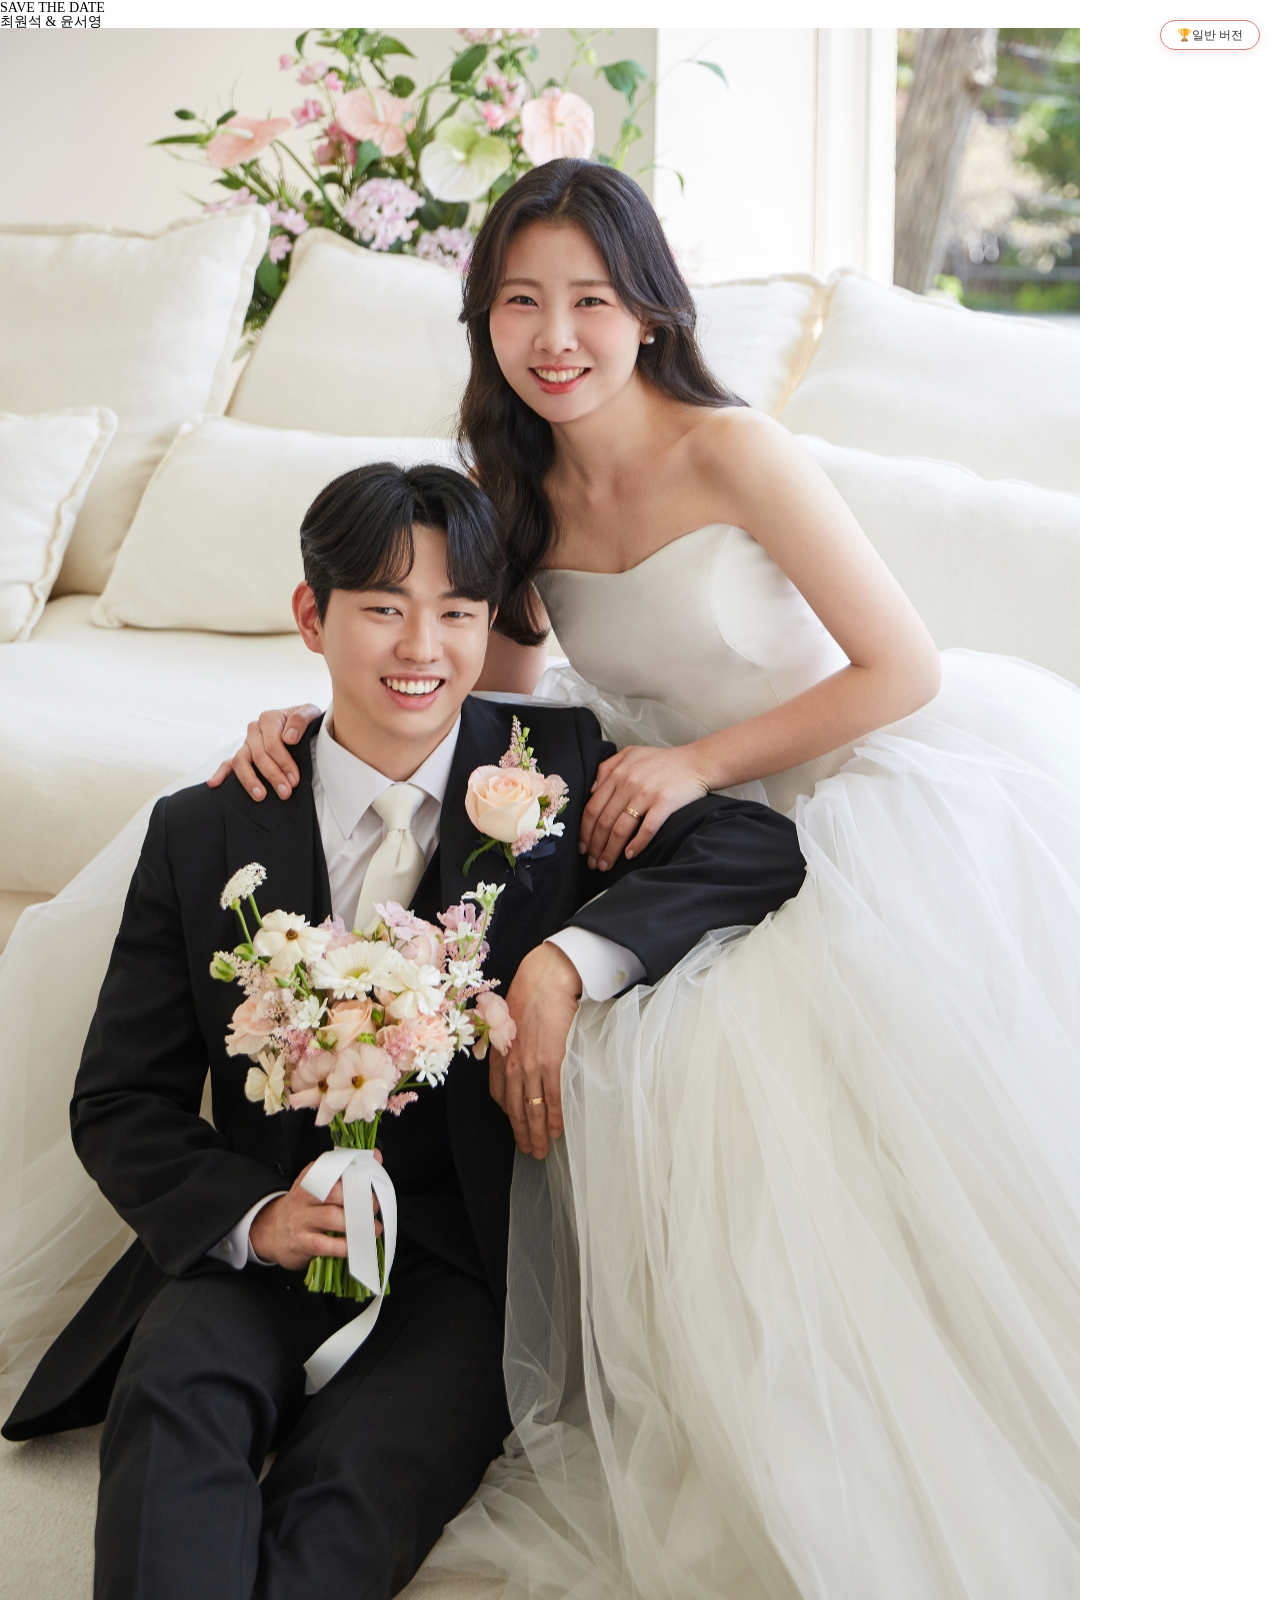
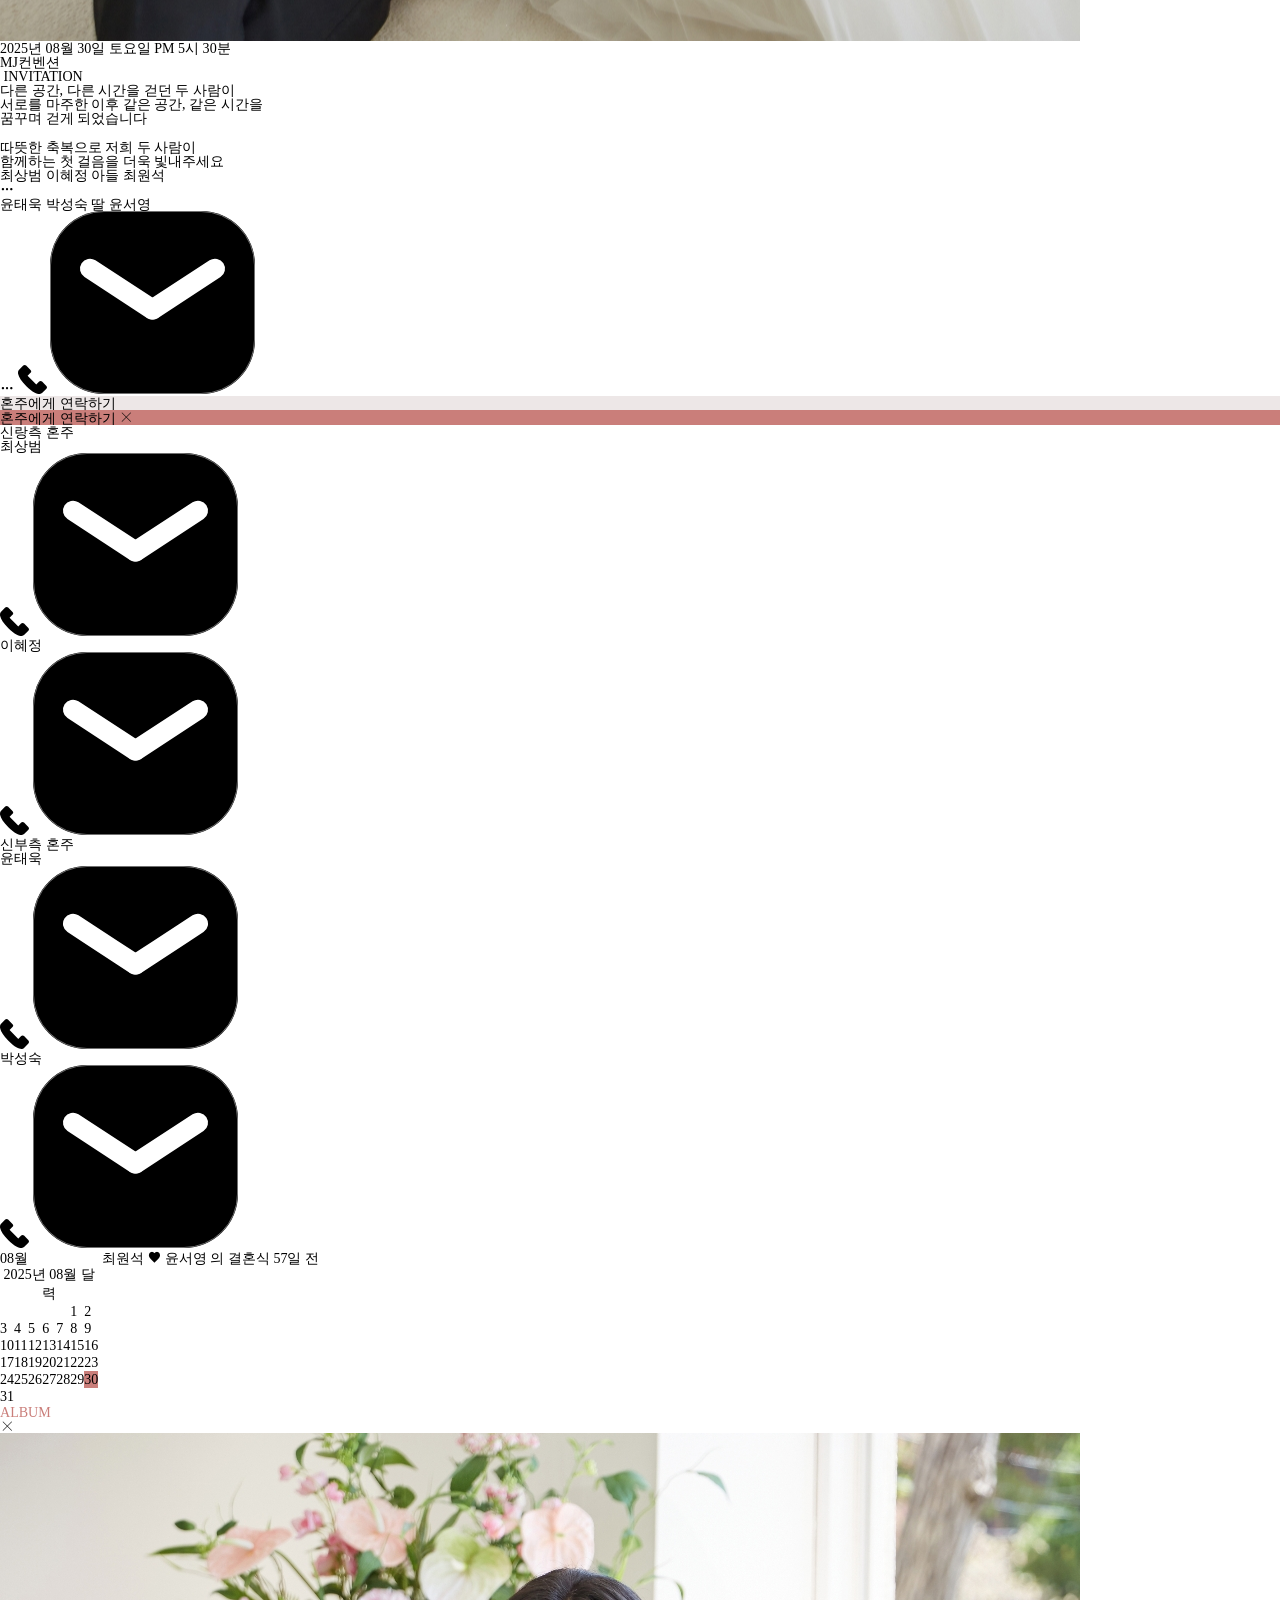
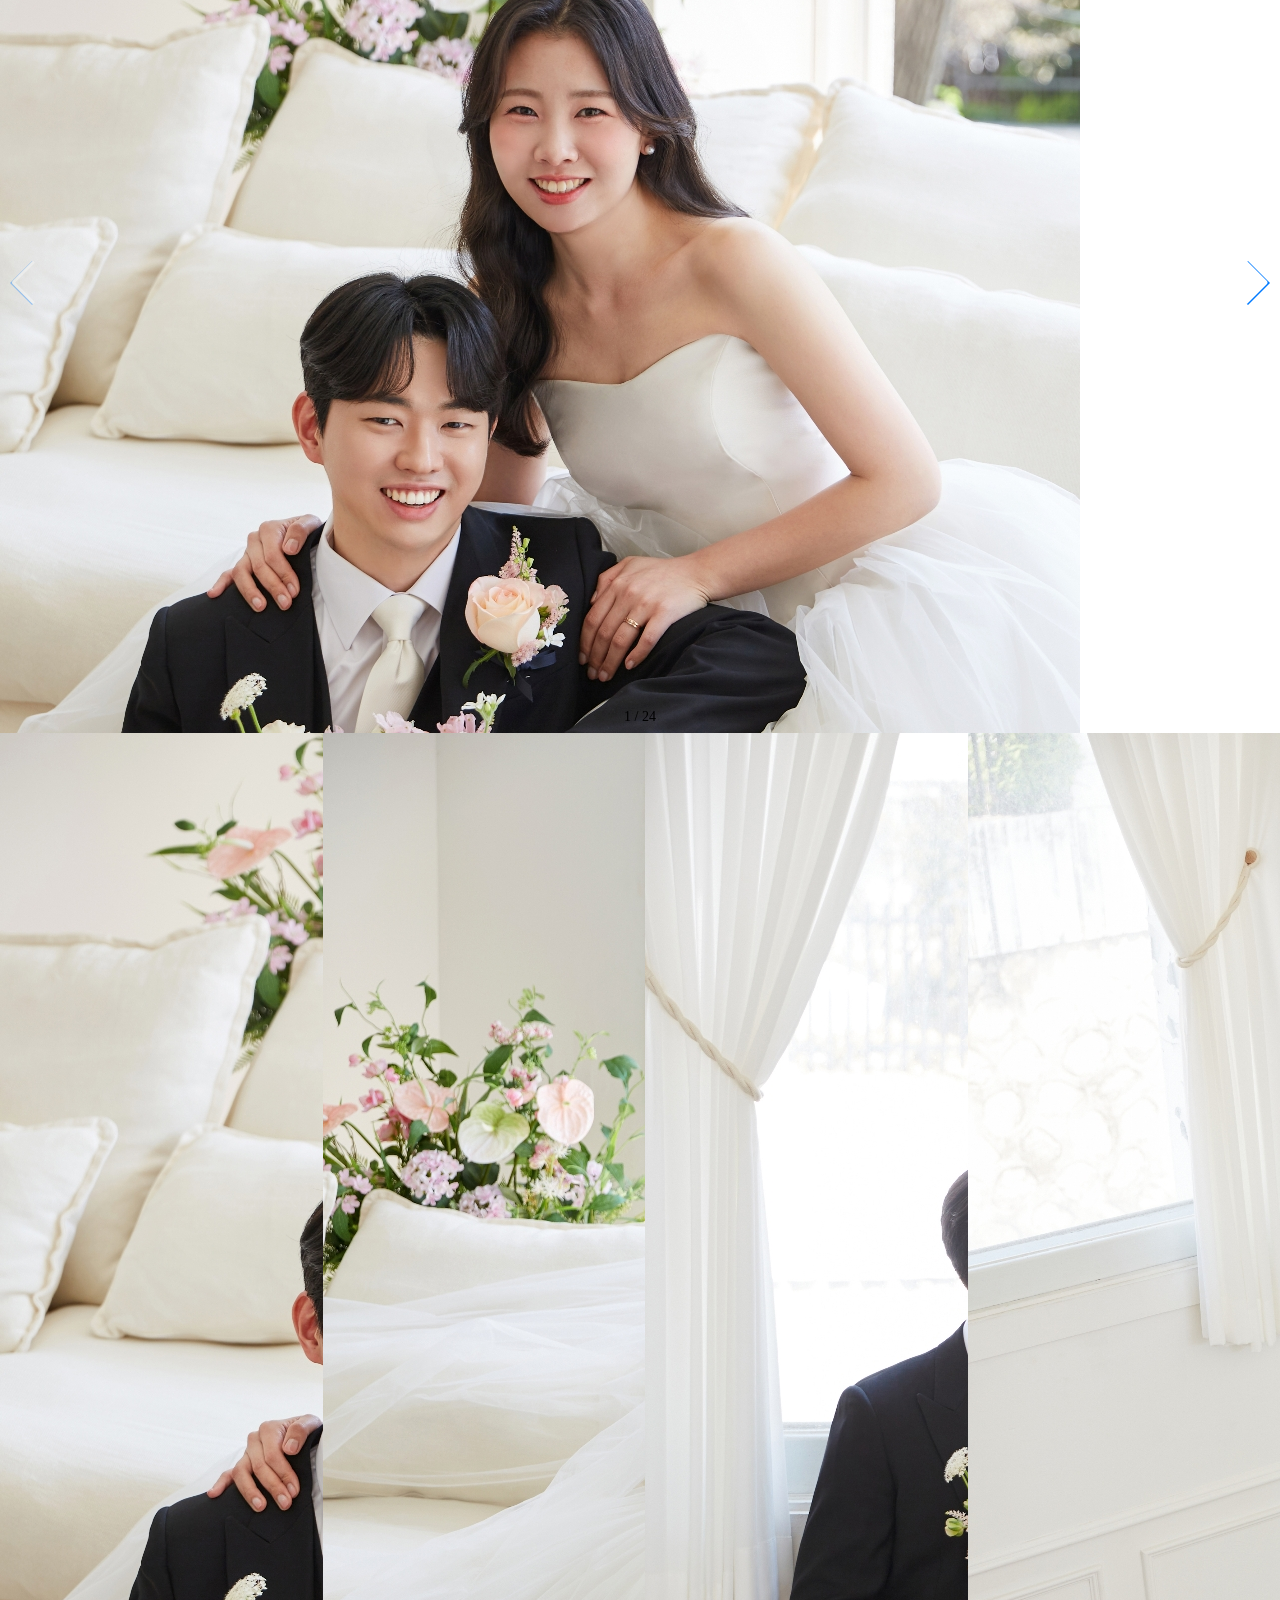
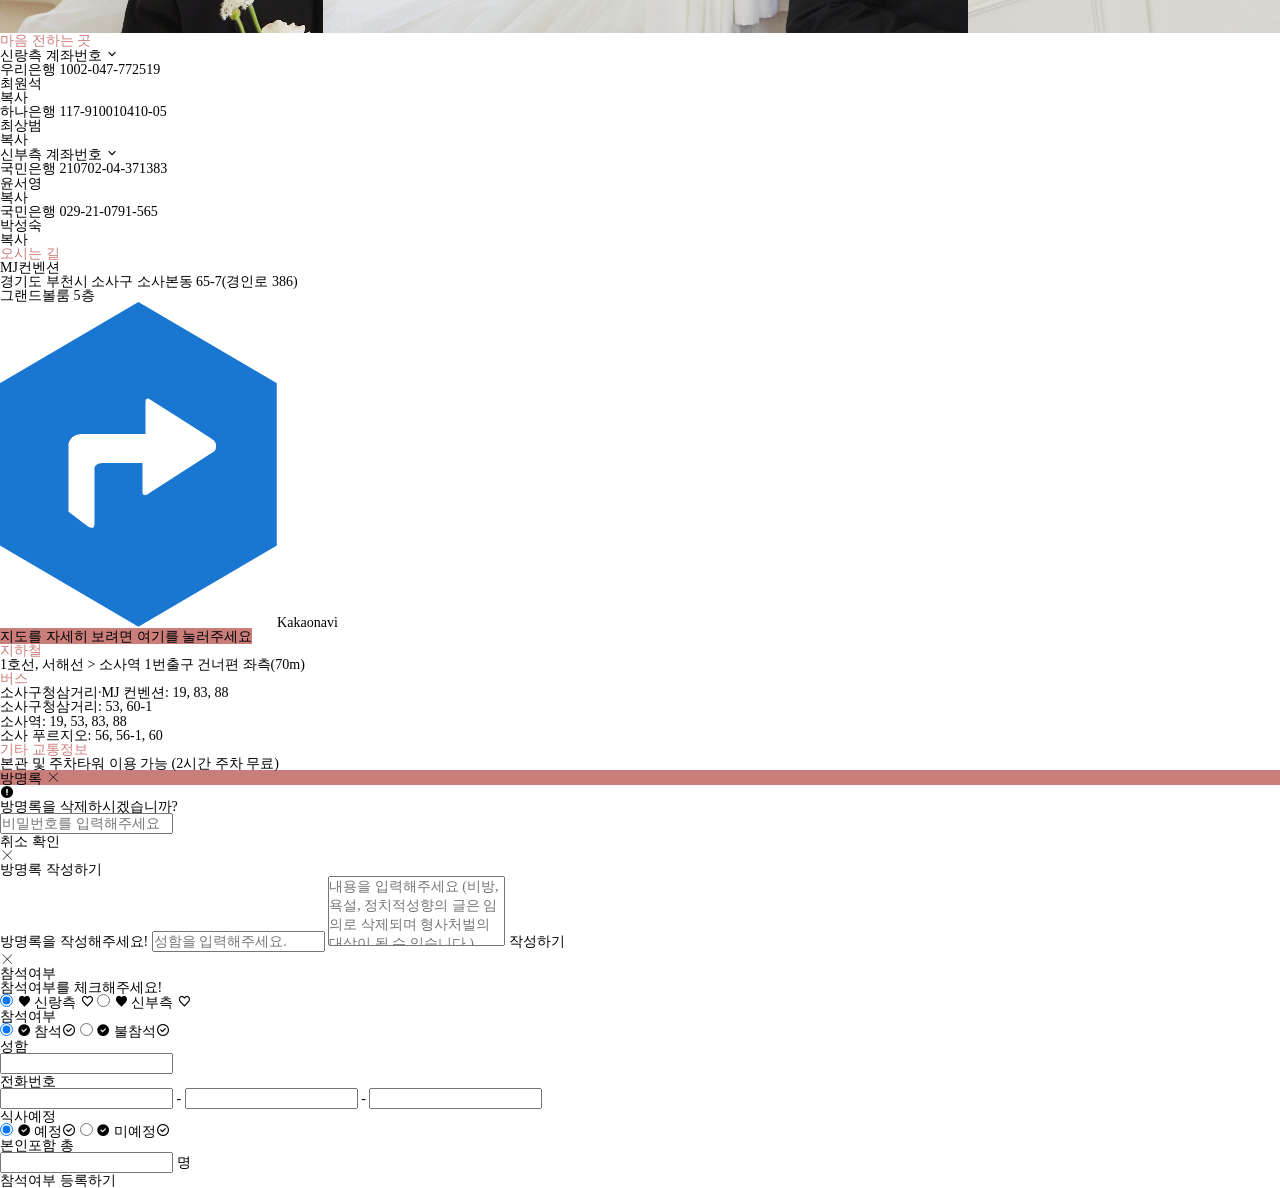
==== commit 5fdcc318: "fix: 경로 수정" ====
--- a/composeApp/src/wasmJsMain/resources/temp.html
+++ b/composeApp/src/wasmJsMain/resources/temp.html
@@ -11,20 +11,20 @@
   <meta property="og:title" content="최원석❤️윤서영 결혼식에 초대합니다." />
   <meta property="og:description" content="2025년 08월 30일 토요일">
   <meta property="og:type" content="website" />
-  <meta property="og:image" content="/cf_carddata/ws941220/wedding0830/share_img/Txx5T8NF.jpg">
-  <link rel="icon" type="image/png" sizes="16x16" href="https://wonseokk.github.io/Wedding/asset/heart.png">
-
-  <link href="/card/skin/css/font_chosunnm.css" rel="stylesheet">
-  <link rel="stylesheet" href="/css/xeicon.min.css">
-  <script type="text/javascript" src="/js/jquery-3.2.1.min.js"></script>
+  <meta property="og:image" content="./cf_carddata/ws941220/wedding0830/share_img/Txx5T8NF.jpg">
+  <link rel="icon" type="image/png" sizes="16x16" href="./asset/heart.png">
+
+  <link href="../card/skin/css/font_chosunnm.css" rel="stylesheet">
+  <link rel="stylesheet" href="./css/xeicon.min.css">
+  <script type="text/javascript" src="./js/jquery-3.2.1.min.js"></script>
   <script src="https://t1.kakaocdn.net/kakao_js_sdk/2.0.0/kakao.min.js" integrity="sha384-PFHeU/4gvSH8kpvhrigAPfZGBDPs372JceJq3jAXce11bVA6rMvGWzvP4fMQuBGL" crossorigin="anonymous"></script>
   <!-- <script src="//developers.kakao.com/sdk/js/kakao.min.js"></script> -->
   <script type="text/javascript" src="//dapi.kakao.com/v2/maps/sdk.js?appkey=bab62872fb491fcb6aa58caca2f4f9e8"></script><script charset="UTF-8" src="https://t1.daumcdn.net/mapjsapi/js/main/4.4.19/kakao.js"></script>
-  <link href="/card/css/common.css" rel="stylesheet">
-  <link href="/card/skin/css/skin_common.css" rel="stylesheet">
-  <script src="/card/swiper/swiper.min.js"></script>
-  <link rel="stylesheet" href="/card/swiper/swiper.min.css">
-  <link rel="stylesheet" href="/card/swiper/swiper-bundle.min.css">
+  <link href="./card/css/common.css" rel="stylesheet">
+  <link href="../card/skin/css/skin_common.css" rel="stylesheet">
+  <script src="./card/swiper/swiper.min.js"></script>
+  <link rel="stylesheet" href="./card/swiper/swiper.min.css">
+  <link rel="stylesheet" href="./card/swiper/swiper-bundle.min.css">
   <script src="https://ssl.daumcdn.net/dmaps/map_js_init/postcode.v2.js"></script><script charset="UTF-8" type="text/javascript" src="//t1.daumcdn.net/postcode/api/core/250410/1744268022745/250410.js"></script>
 
   <style media="screen">
@@ -85,9 +85,9 @@
 
   </script>
 </head>
-<script type="text/javascript" src="/card/skin/js/common_skin.js"></script>
-<link href="/card/skin/fall_in_love/skin.css" rel="stylesheet">
-<link href="/card/skin/css/style.css" rel="stylesheet">
+<script type="text/javascript" src="../card/skin/js/common_skin.js"></script>
+<link href="../card/skin/fall_in_love/skin.css" rel="stylesheet">
+<link href="../card/skin/css/style.css" rel="stylesheet">
 <input type="hidden" name="" id="type" value="0">
 <input type="hidden" id="skin_id" name="skin_id" value="wedding0830" readonly="">
 <input type="hidden" id="skin_gr_account" name="skin_gr_account" value="1002-047-772519" readonly="">
@@ -109,7 +109,7 @@
     <div class="invite_inner" id="fall">
       <!-- 메인 -->
       <div class="main anchor_0">
-        <link rel="stylesheet" href="/card/skin/css/attend_top.css">
+        <link rel="stylesheet" href="./card/skin/css/attend_top.css">
 
         <div class="at_wrap" style="display:none;">
           <div class="at_back card"></div>
@@ -218,10 +218,10 @@
         </div>
         <div class="main_img_wrap">
           <video id="moving_video11" autoplay="autoplay" loop="loop" muted="muted" playsinline="" style="opacity: 1; transition: 1s; mix-blend-mode: screen; position: absolute; left: 0px; top: 0%; width: 100%; display: block;">
-            <source id="moving_video" src="/card/movie/flower3.mp4">
+            <source id="moving_video" src="./card/movie/flower3.mp4">
           </video>
 
-          <img src="/cf_carddata/ws941220/wedding0830/main_img/u3mCQRHD.jpg" alt="" id="skin_main_img" oncontextmenu="return false" style="-webkit-touch-callout:none">
+          <img src="./cf_carddata/ws941220/wedding0830/main_img/u3mCQRHD.jpg" alt="" id="skin_main_img" oncontextmenu="return false" style="-webkit-touch-callout:none">
         </div>
         <div class="bottom_txt">
           <p>
@@ -239,7 +239,7 @@
         <div class="greeting_wrap anchor_0 wrap_padding">
           <div class="offset_1 offset">
             <div class="greeting_inner inner_padding">
-              <img src="/card/skin/fall_in_love/img/flower.svg" alt="">
+              <img src="../card/skin/fall_in_love/img/flower.svg" alt="">
               <span>INVITATION</span>
               <p data-name="greeting_message" class="greeting_msg">다른 공간, 다른 시간을 걷던 두 사람이<br>
                 서로를 마주한 이후 같은 공간, 같은 시간을<br>
@@ -256,12 +256,12 @@
               <!-- 신랑 -->
               <div class="call_box">
     <span class="g_deceased_f em_ch ch_deceased" style="display:none">
-              <img src="/card/skin/img/go.svg" alt="">
+              <img src="./card/skin/img/go.svg" alt="">
           </span>
                 <span data-name="groom_p_name">최상범</span>
                 <span class="gr_call_dot"></span>
                 <span class="g_deceased_m em_ch ch_deceased" style="display:none">
-            <img src="/card/skin/img/go.svg" alt="">
+            <img src="./card/skin/img/go.svg" alt="">
         </span>
 
                 <span data-name="groom_m_name">이혜정</span>
@@ -270,8 +270,8 @@
 
                 <div class="gr_call call_sec gr_phone">
                   <i class="xi-ellipsis-h"></i>
-                  <a class="mobile" href="tel:010-6778-2939"><img src="/card/skin/fall_in_love/img/call.svg" alt=""></a>
-                  <a class="sms" href="sms:010-6778-2939"><img src="/card/skin/fall_in_love/img/sms.svg" alt=""></a>
+                  <a class="mobile" href="tel:010-6778-2939"><img src="../card/skin/fall_in_love/img/call.svg" alt=""></a>
+                  <a class="sms" href="sms:010-6778-2939"><img src="../card/skin/fall_in_love/img/sms.svg" alt=""></a>
                 </div>
 
               </div>
@@ -279,16 +279,16 @@
               <!-- 신부 -->
               <div class="call_box">
     <span class="b_deceased_f em_ch ch_deceased" style="display:none">
-              <img src="/card/skin/img/go.svg" alt="">
+              <img src="./card/skin/img/go.svg" alt="">
           </span>
 
                 <span data-name="bride_p_name">윤태욱</span>
                 <span class="br_call_dot"></span>
                 <span class="b_deceased_m em_ch ch_deceased" style="display:none">
-              <img src="/card/skin/img/go.svg" alt="">
+              <img src="./card/skin/img/go.svg" alt="">
           </span>
                 <!-- <span class="b_deceased_m em_ch flower_deceased" style='display:none'>
-                  <img src="/card/skin/img/chrysanthemum.svg" alt="">
+                  <img src="./card/skin/img/chrysanthemum.svg" alt="">
                 </span> -->
                 <span data-name="bride_m_name">박성숙</span>
                 <span class="mini_txt br_mini_txt" style="width: 44px;"><font data-name="bride_p_ship">딸</font></span>
@@ -296,8 +296,8 @@
 
                 <div class="br_call call_sec br_phone">
                   <i class="xi-ellipsis-h"></i>
-                  <a class="mobile" href="tel:010-9264-7479"><img src="/card/skin/fall_in_love/img/call.svg" alt=""></a>
-                  <a class="sms" href="sms:010-9264-7479"><img src="/card/skin/fall_in_love/img/sms.svg" alt=""></a>
+                  <a class="mobile" href="tel:010-9264-7479"><img src="./card/skin/fall_in_love/img/call.svg" alt=""></a>
+                  <a class="sms" href="sms:010-9264-7479"><img src="./card/skin/fall_in_love/img/sms.svg" alt=""></a>
                 </div>
 
               </div>
@@ -316,29 +316,29 @@
                   <div class="pop_box gr_p">
                     <p>
             <span class="g_deceased_f em_ch ch_deceased" style="display:none">
-                              <img src="/card/skin/img/go.svg" alt="">
+                              <img src="./card/skin/img/go.svg" alt="">
                           </span>
                       <span data-name="groom_p_name" class="sans_serif">최상범</span>
                     </p>
                     <a class="gr_call gr_p_phone mobile" href="tel:010-3627-2939">
-                      <img src="/card/skin/fall_in_love/img/call.svg" alt="">
+                      <img src="./card/skin/fall_in_love/img/call.svg" alt="">
                     </a>
                     <a class="gr_call gr_p_phone sms" href="sms:010-3627-2939">
-                      <img src="/card/skin/fall_in_love/img/sms.svg" alt="">
+                      <img src="./card/skin/fall_in_love/img/sms.svg" alt="">
                     </a>
                   </div>
                   <div class="pop_box gr_m">
                     <p>
             <span class="g_deceased_m em_ch ch_deceased" style="display:none">
-                              <img src="/card/skin/img/go.svg" alt="">
+                              <img src="./card/skin/img/go.svg" alt="">
                            </span>
                       <span data-name="groom_m_name" class="sans_serif">이혜정</span>
                     </p>
                     <a class="gr_call gr_m_phone mobile" href="tel:010-5696-2939">
-                      <img src="/card/skin/fall_in_love/img/call.svg" alt="">
+                      <img src="./card/skin/fall_in_love/img/call.svg" alt="">
                     </a>
                     <a class="gr_call gr_m_phone sms" href="sms:010-5696-2939">
-                      <img src="/card/skin/fall_in_love/img/sms.svg" alt="">
+                      <img src="./card/skin/fall_in_love/img/sms.svg" alt="">
                     </a>
                   </div>
                 </div>
@@ -349,29 +349,29 @@
                   <div class="pop_box br_p">
                     <p>
           <span class="b_deceased_f em_ch ch_deceased" style="display:none">
-                          <img src="/card/skin/img/go.svg" alt="">
+                          <img src="./card/skin/img/go.svg" alt="">
                        </span>
                       <span data-name="bride_p_name" class="sans_serif">윤태욱</span>
                     </p>
                     <a class="br_call br_p_phone mobile" href="tel:010-6614-7514">
-                      <img src="/card/skin/fall_in_love/img/call.svg" alt="">
+                      <img src="./card/skin/fall_in_love/img/call.svg" alt="">
                     </a>
                     <a class="br_call br_p_phone sms" href="sms:010-6614-7514">
-                      <img src="/card/skin/fall_in_love/img/sms.svg" alt="">
+                      <img src="./card/skin/fall_in_love/img/sms.svg" alt="">
                     </a>
                   </div>
                   <div class="pop_box br_m">
                     <p>
           <span class="b_deceased_m em_ch ch_deceased" style="display:none">
-                          <img src="/card/skin/img/go.svg" alt="">
+                          <img src="./card/skin/img/go.svg" alt="">
                       </span>
                       <span data-name="bride_m_name" class="sans_serif">박성숙</span>
                     </p>
                     <a class="br_call br_m_phone mobile" href="tel:010-9254-3181">
-                      <img src="/card/skin/fall_in_love/img/call.svg" alt="">
+                      <img src="./card/skin/fall_in_love/img/call.svg" alt="">
                     </a>
                     <a class="br_call br_m_phone sms" href="sms:010-9254-3181">
-                      <img src="/card/skin/fall_in_love/img/sms.svg" alt="">
+                      <img src="./card/skin/fall_in_love/img/sms.svg" alt="">
                     </a>
                   </div>
                 </div>
@@ -410,76 +410,76 @@
                 <div style="--swiper-navigation-color: #fff; --swiper-pagination-color: #fff" class="swiper mySwiper2 gallery2_1 swiper-container-initialized swiper-container-horizontal">
                   <div class="swiper-wrapper" style="transform: translate3d(0px, 0px, 0px);">
                     <div class="swiper-slide skin_g_0 swiper-slide-active" style="width: 380px; margin-right: 10px;">
-                      <img src="/cf_carddata/ws941220/wedding0830/gallery/N5KyeKBH.jpg?v=1751635643000" alt="" id="rotate_sort_0">
+                      <img src="./cf_carddata/ws941220/wedding0830/gallery/N5KyeKBH.jpg?v=1751635643000" alt="" id="rotate_sort_0">
                     </div>
                     <div class="swiper-slide skin_g_1 swiper-slide-next" style="width: 380px; margin-right: 10px;">
-                      <img src="/cf_carddata/ws941220/wedding0830/gallery/Sk7zM0dO.jpg?v=1751635643000" alt="" id="rotate_sort_1">
+                      <img src="./cf_carddata/ws941220/wedding0830/gallery/Sk7zM0dO.jpg?v=1751635643000" alt="" id="rotate_sort_1">
                     </div>
                     <div class="swiper-slide skin_g_2" style="width: 380px; margin-right: 10px;">
-                      <img src="/cf_carddata/ws941220/wedding0830/gallery/WDEL8017.jpg?v=1751635643000" alt="" id="rotate_sort_2">
+                      <img src="./cf_carddata/ws941220/wedding0830/gallery/WDEL8017.jpg?v=1751635643000" alt="" id="rotate_sort_2">
                     </div>
                     <div class="swiper-slide skin_g_3" style="width: 380px; margin-right: 10px;">
-                      <img src="/cf_carddata/ws941220/wedding0830/gallery/b4WM8trE.jpg?v=1751635643000" alt="" id="rotate_sort_3">
+                      <img src="./cf_carddata/ws941220/wedding0830/gallery/b4WM8trE.jpg?v=1751635643000" alt="" id="rotate_sort_3">
                     </div>
                     <div class="swiper-slide skin_g_4" style="width: 380px; margin-right: 10px;">
-                      <img src="/cf_carddata/ws941220/wedding0830/gallery/cnlhUlLm.jpg?v=1751635643000" alt="" id="rotate_sort_4">
+                      <img src="./cf_carddata/ws941220/wedding0830/gallery/cnlhUlLm.jpg?v=1751635643000" alt="" id="rotate_sort_4">
                     </div>
                     <div class="swiper-slide skin_g_5" style="width: 380px; margin-right: 10px;">
-                      <img src="/cf_carddata/ws941220/wedding0830/gallery/dCe4GFbK.jpg?v=1751635643000" alt="" id="rotate_sort_5">
+                      <img src="./cf_carddata/ws941220/wedding0830/gallery/dCe4GFbK.jpg?v=1751635643000" alt="" id="rotate_sort_5">
                     </div>
                     <div class="swiper-slide skin_g_6" style="width: 380px; margin-right: 10px;">
-                      <img src="/cf_carddata/ws941220/wedding0830/gallery/CSYtI4di.jpg?v=1751635643000" alt="" id="rotate_sort_6">
+                      <img src="./cf_carddata/ws941220/wedding0830/gallery/CSYtI4di.jpg?v=1751635643000" alt="" id="rotate_sort_6">
                     </div>
                     <div class="swiper-slide skin_g_7" style="width: 380px; margin-right: 10px;">
-                      <img src="/cf_carddata/ws941220/wedding0830/gallery/5TLWIRDq.jpg?v=1751635643000" alt="" id="rotate_sort_7">
+                      <img src="./cf_carddata/ws941220/wedding0830/gallery/5TLWIRDq.jpg?v=1751635643000" alt="" id="rotate_sort_7">
                     </div>
                     <div class="swiper-slide skin_g_8" style="width: 380px; margin-right: 10px;">
-                      <img src="/cf_carddata/ws941220/wedding0830/gallery/dBJoC1UX.jpg?v=1751635643000" alt="" id="rotate_sort_8">
+                      <img src="./cf_carddata/ws941220/wedding0830/gallery/dBJoC1UX.jpg?v=1751635643000" alt="" id="rotate_sort_8">
                     </div>
                     <div class="swiper-slide skin_g_9" style="width: 380px; margin-right: 10px;">
-                      <img src="/cf_carddata/ws941220/wedding0830/gallery/Y3Mpsu5N.jpg?v=1751635643000" alt="" id="rotate_sort_9">
+                      <img src="./cf_carddata/ws941220/wedding0830/gallery/Y3Mpsu5N.jpg?v=1751635643000" alt="" id="rotate_sort_9">
                     </div>
                     <div class="swiper-slide skin_g_10" style="width: 380px; margin-right: 10px;">
-                      <img src="/cf_carddata/ws941220/wedding0830/gallery/tk9zIIaK.jpg?v=1751635643000" alt="" id="rotate_sort_10">
+                      <img src="./cf_carddata/ws941220/wedding0830/gallery/tk9zIIaK.jpg?v=1751635643000" alt="" id="rotate_sort_10">
                     </div>
                     <div class="swiper-slide skin_g_11" style="width: 380px; margin-right: 10px;">
-                      <img src="/cf_carddata/ws941220/wedding0830/gallery/oxIebxA6.jpg?v=1751635643000" alt="" id="rotate_sort_11">
+                      <img src="./cf_carddata/ws941220/wedding0830/gallery/oxIebxA6.jpg?v=1751635643000" alt="" id="rotate_sort_11">
                     </div>
                     <div class="swiper-slide skin_g_12" style="width: 380px; margin-right: 10px;">
-                      <img src="/cf_carddata/ws941220/wedding0830/gallery/dVmdgbMN.jpg?v=1751635643000" alt="" id="rotate_sort_12">
+                      <img src="./cf_carddata/ws941220/wedding0830/gallery/dVmdgbMN.jpg?v=1751635643000" alt="" id="rotate_sort_12">
                     </div>
                     <div class="swiper-slide skin_g_13" style="width: 380px; margin-right: 10px;">
-                      <img src="/cf_carddata/ws941220/wedding0830/gallery/tSFYAerN.jpg?v=1751635643000" alt="" id="rotate_sort_13">
+                      <img src="./cf_carddata/ws941220/wedding0830/gallery/tSFYAerN.jpg?v=1751635643000" alt="" id="rotate_sort_13">
                     </div>
                     <div class="swiper-slide skin_g_14" style="width: 380px; margin-right: 10px;">
-                      <img src="/cf_carddata/ws941220/wedding0830/gallery/T4zThtRN.jpg?v=1751635643000" alt="" id="rotate_sort_14">
+                      <img src="./cf_carddata/ws941220/wedding0830/gallery/T4zThtRN.jpg?v=1751635643000" alt="" id="rotate_sort_14">
                     </div>
                     <div class="swiper-slide skin_g_15" style="width: 380px; margin-right: 10px;">
-                      <img src="/cf_carddata/ws941220/wedding0830/gallery/yobwSTlx.jpg?v=1751635643000" alt="" id="rotate_sort_15">
+                      <img src="./cf_carddata/ws941220/wedding0830/gallery/yobwSTlx.jpg?v=1751635643000" alt="" id="rotate_sort_15">
                     </div>
                     <div class="swiper-slide skin_g_16" style="width: 380px; margin-right: 10px;">
-                      <img src="/cf_carddata/ws941220/wedding0830/gallery/xWA4DA9I.jpg?v=1751635643000" alt="" id="rotate_sort_16">
+                      <img src="./cf_carddata/ws941220/wedding0830/gallery/xWA4DA9I.jpg?v=1751635643000" alt="" id="rotate_sort_16">
                     </div>
                     <div class="swiper-slide skin_g_17" style="width: 380px; margin-right: 10px;">
-                      <img src="/cf_carddata/ws941220/wedding0830/gallery/zR83ReFs.jpg?v=1751635643000" alt="" id="rotate_sort_17">
+                      <img src="./cf_carddata/ws941220/wedding0830/gallery/zR83ReFs.jpg?v=1751635643000" alt="" id="rotate_sort_17">
                     </div>
                     <div class="swiper-slide skin_g_18" style="width: 380px; margin-right: 10px;">
-                      <img src="/cf_carddata/ws941220/wedding0830/gallery/I4IF6TSa.jpg?v=1751635643000" alt="" id="rotate_sort_18">
+                      <img src="./cf_carddata/ws941220/wedding0830/gallery/I4IF6TSa.jpg?v=1751635643000" alt="" id="rotate_sort_18">
                     </div>
                     <div class="swiper-slide skin_g_19" style="width: 380px; margin-right: 10px;">
-                      <img src="/cf_carddata/ws941220/wedding0830/gallery/om1fgbH6.jpg?v=1751635643000" alt="" id="rotate_sort_19">
+                      <img src="./cf_carddata/ws941220/wedding0830/gallery/om1fgbH6.jpg?v=1751635643000" alt="" id="rotate_sort_19">
                     </div>
                     <div class="swiper-slide skin_g_20" style="width: 380px; margin-right: 10px;">
-                      <img src="/cf_carddata/ws941220/wedding0830/gallery/ANNdrd4x.jpg?v=1751635643000" alt="" id="rotate_sort_20">
+                      <img src="./cf_carddata/ws941220/wedding0830/gallery/ANNdrd4x.jpg?v=1751635643000" alt="" id="rotate_sort_20">
                     </div>
                     <div class="swiper-slide skin_g_21" style="width: 380px; margin-right: 10px;">
-                      <img src="/cf_carddata/ws941220/wedding0830/gallery/v0TaHfvR.jpg?v=1751635643000" alt="" id="rotate_sort_21">
+                      <img src="./cf_carddata/ws941220/wedding0830/gallery/v0TaHfvR.jpg?v=1751635643000" alt="" id="rotate_sort_21">
                     </div>
                     <div class="swiper-slide skin_g_22" style="width: 380px; margin-right: 10px;">
-                      <img src="/cf_carddata/ws941220/wedding0830/gallery/Yv9gCkPD.jpg?v=1751635643000" alt="" id="rotate_sort_22">
+                      <img src="./cf_carddata/ws941220/wedding0830/gallery/Yv9gCkPD.jpg?v=1751635643000" alt="" id="rotate_sort_22">
                     </div>
                     <div class="swiper-slide skin_g_23" style="width: 380px; margin-right: 10px;">
-                      <img src="/cf_carddata/ws941220/wedding0830/gallery/ShP8TVMc.jpg?v=1751635643000" alt="" id="rotate_sort_23">
+                      <img src="./cf_carddata/ws941220/wedding0830/gallery/ShP8TVMc.jpg?v=1751635643000" alt="" id="rotate_sort_23">
                     </div>
                   </div>
                   <div class="swiper-button-next" tabindex="0" role="button" aria-label="Next slide" aria-disabled="false"></div>
@@ -491,76 +491,76 @@
               <div thumbsslider="" class="swiper mySwiper gallery2_2 swiper-container-initialized swiper-container-horizontal swiper-container-free-mode swiper-container-thumbs" data-aos="fade-up" data-aos-offset="200" data-aos-easing="ease-out-cubic" data-aos-duration="1000" data-aos-once="true">
                 <div class="swiper-wrapper" style="transform: translate3d(0px, 0px, 0px);">
                   <div class="swiper-slide thum_img skin_g_0 swiper-slide-active" style="width: 82px; margin-right: 10px;">
-                    <img src="/cf_carddata/ws941220/wedding0830/gallery/N5KyeKBH.jpg?v=1751635643000" alt="" id="rotate_thum_0">
+                    <img src="./cf_carddata/ws941220/wedding0830/gallery/N5KyeKBH.jpg?v=1751635643000" alt="" id="rotate_thum_0">
                   </div>
                   <div class="swiper-slide thum_img skin_g_1 swiper-slide-next" style="width: 82px; margin-right: 10px;">
-                    <img src="/cf_carddata/ws941220/wedding0830/gallery/Sk7zM0dO.jpg?v=1751635643000" alt="" id="rotate_thum_1">
+                    <img src="./cf_carddata/ws941220/wedding0830/gallery/Sk7zM0dO.jpg?v=1751635643000" alt="" id="rotate_thum_1">
                   </div>
                   <div class="swiper-slide thum_img skin_g_2" style="width: 82px; margin-right: 10px;">
-                    <img src="/cf_carddata/ws941220/wedding0830/gallery/WDEL8017.jpg?v=1751635643000" alt="" id="rotate_thum_2">
+                    <img src="./cf_carddata/ws941220/wedding0830/gallery/WDEL8017.jpg?v=1751635643000" alt="" id="rotate_thum_2">
                   </div>
                   <div class="swiper-slide thum_img skin_g_3" style="width: 82px; margin-right: 10px;">
-                    <img src="/cf_carddata/ws941220/wedding0830/gallery/b4WM8trE.jpg?v=1751635643000" alt="" id="rotate_thum_3">
+                    <img src="./cf_carddata/ws941220/wedding0830/gallery/b4WM8trE.jpg?v=1751635643000" alt="" id="rotate_thum_3">
                   </div>
                   <div class="swiper-slide thum_img skin_g_4" style="width: 82px; margin-right: 10px;">
-                    <img src="/cf_carddata/ws941220/wedding0830/gallery/cnlhUlLm.jpg?v=1751635643000" alt="" id="rotate_thum_4">
+                    <img src="./cf_carddata/ws941220/wedding0830/gallery/cnlhUlLm.jpg?v=1751635643000" alt="" id="rotate_thum_4">
                   </div>
                   <div class="swiper-slide thum_img skin_g_5" style="width: 82px; margin-right: 10px;">
-                    <img src="/cf_carddata/ws941220/wedding0830/gallery/dCe4GFbK.jpg?v=1751635643000" alt="" id="rotate_thum_5">
+                    <img src="./cf_carddata/ws941220/wedding0830/gallery/dCe4GFbK.jpg?v=1751635643000" alt="" id="rotate_thum_5">
                   </div>
                   <div class="swiper-slide thum_img skin_g_6" style="width: 82px; margin-right: 10px;">
-                    <img src="/cf_carddata/ws941220/wedding0830/gallery/CSYtI4di.jpg?v=1751635643000" alt="" id="rotate_thum_6">
+                    <img src="./cf_carddata/ws941220/wedding0830/gallery/CSYtI4di.jpg?v=1751635643000" alt="" id="rotate_thum_6">
                   </div>
                   <div class="swiper-slide thum_img skin_g_7" style="width: 82px; margin-right: 10px;">
-                    <img src="/cf_carddata/ws941220/wedding0830/gallery/5TLWIRDq.jpg?v=1751635643000" alt="" id="rotate_thum_7">
+                    <img src="./cf_carddata/ws941220/wedding0830/gallery/5TLWIRDq.jpg?v=1751635643000" alt="" id="rotate_thum_7">
                   </div>
                   <div class="swiper-slide thum_img skin_g_8" style="width: 82px; margin-right: 10px;">
-                    <img src="/cf_carddata/ws941220/wedding0830/gallery/dBJoC1UX.jpg?v=1751635643000" alt="" id="rotate_thum_8">
+                    <img src="./cf_carddata/ws941220/wedding0830/gallery/dBJoC1UX.jpg?v=1751635643000" alt="" id="rotate_thum_8">
                   </div>
                   <div class="swiper-slide thum_img skin_g_9" style="width: 82px; margin-right: 10px;">
-                    <img src="/cf_carddata/ws941220/wedding0830/gallery/Y3Mpsu5N.jpg?v=1751635643000" alt="" id="rotate_thum_9">
+                    <img src="./cf_carddata/ws941220/wedding0830/gallery/Y3Mpsu5N.jpg?v=1751635643000" alt="" id="rotate_thum_9">
                   </div>
                   <div class="swiper-slide thum_img skin_g_10" style="width: 82px; margin-right: 10px;">
-                    <img src="/cf_carddata/ws941220/wedding0830/gallery/tk9zIIaK.jpg?v=1751635643000" alt="" id="rotate_thum_10">
+                    <img src="./cf_carddata/ws941220/wedding0830/gallery/tk9zIIaK.jpg?v=1751635643000" alt="" id="rotate_thum_10">
                   </div>
                   <div class="swiper-slide thum_img skin_g_11" style="width: 82px; margin-right: 10px;">
-                    <img src="/cf_carddata/ws941220/wedding0830/gallery/oxIebxA6.jpg?v=1751635643000" alt="" id="rotate_thum_11">
+                    <img src="./cf_carddata/ws941220/wedding0830/gallery/oxIebxA6.jpg?v=1751635643000" alt="" id="rotate_thum_11">
                   </div>
                   <div class="swiper-slide thum_img skin_g_12" style="width: 82px; margin-right: 10px;">
-                    <img src="/cf_carddata/ws941220/wedding0830/gallery/dVmdgbMN.jpg?v=1751635643000" alt="" id="rotate_thum_12">
+                    <img src="./cf_carddata/ws941220/wedding0830/gallery/dVmdgbMN.jpg?v=1751635643000" alt="" id="rotate_thum_12">
                   </div>
                   <div class="swiper-slide thum_img skin_g_13" style="width: 82px; margin-right: 10px;">
-                    <img src="/cf_carddata/ws941220/wedding0830/gallery/tSFYAerN.jpg?v=1751635643000" alt="" id="rotate_thum_13">
+                    <img src="./cf_carddata/ws941220/wedding0830/gallery/tSFYAerN.jpg?v=1751635643000" alt="" id="rotate_thum_13">
                   </div>
                   <div class="swiper-slide thum_img skin_g_14" style="width: 82px; margin-right: 10px;">
-                    <img src="/cf_carddata/ws941220/wedding0830/gallery/T4zThtRN.jpg?v=1751635643000" alt="" id="rotate_thum_14">
+                    <img src="./cf_carddata/ws941220/wedding0830/gallery/T4zThtRN.jpg?v=1751635643000" alt="" id="rotate_thum_14">
                   </div>
                   <div class="swiper-slide thum_img skin_g_15" style="width: 82px; margin-right: 10px;">
-                    <img src="/cf_carddata/ws941220/wedding0830/gallery/yobwSTlx.jpg?v=1751635643000" alt="" id="rotate_thum_15">
+                    <img src="./cf_carddata/ws941220/wedding0830/gallery/yobwSTlx.jpg?v=1751635643000" alt="" id="rotate_thum_15">
                   </div>
                   <div class="swiper-slide thum_img skin_g_16" style="width: 82px; margin-right: 10px;">
-                    <img src="/cf_carddata/ws941220/wedding0830/gallery/xWA4DA9I.jpg?v=1751635643000" alt="" id="rotate_thum_16">
+                    <img src="./cf_carddata/ws941220/wedding0830/gallery/xWA4DA9I.jpg?v=1751635643000" alt="" id="rotate_thum_16">
                   </div>
                   <div class="swiper-slide thum_img skin_g_17" style="width: 82px; margin-right: 10px;">
-                    <img src="/cf_carddata/ws941220/wedding0830/gallery/zR83ReFs.jpg?v=1751635643000" alt="" id="rotate_thum_17">
+                    <img src="./cf_carddata/ws941220/wedding0830/gallery/zR83ReFs.jpg?v=1751635643000" alt="" id="rotate_thum_17">
                   </div>
                   <div class="swiper-slide thum_img skin_g_18" style="width: 82px; margin-right: 10px;">
-                    <img src="/cf_carddata/ws941220/wedding0830/gallery/I4IF6TSa.jpg?v=1751635643000" alt="" id="rotate_thum_18">
+                    <img src="./cf_carddata/ws941220/wedding0830/gallery/I4IF6TSa.jpg?v=1751635643000" alt="" id="rotate_thum_18">
                   </div>
                   <div class="swiper-slide thum_img skin_g_19" style="width: 82px; margin-right: 10px;">
-                    <img src="/cf_carddata/ws941220/wedding0830/gallery/om1fgbH6.jpg?v=1751635643000" alt="" id="rotate_thum_19">
+                    <img src="./cf_carddata/ws941220/wedding0830/gallery/om1fgbH6.jpg?v=1751635643000" alt="" id="rotate_thum_19">
                   </div>
                   <div class="swiper-slide thum_img skin_g_20" style="width: 82px; margin-right: 10px;">
-                    <img src="/cf_carddata/ws941220/wedding0830/gallery/ANNdrd4x.jpg?v=1751635643000" alt="" id="rotate_thum_20">
+                    <img src="./cf_carddata/ws941220/wedding0830/gallery/ANNdrd4x.jpg?v=1751635643000" alt="" id="rotate_thum_20">
                   </div>
                   <div class="swiper-slide thum_img skin_g_21" style="width: 82px; margin-right: 10px;">
-                    <img src="/cf_carddata/ws941220/wedding0830/gallery/v0TaHfvR.jpg?v=1751635643000" alt="" id="rotate_thum_21">
+                    <img src="./cf_carddata/ws941220/wedding0830/gallery/v0TaHfvR.jpg?v=1751635643000" alt="" id="rotate_thum_21">
                   </div>
                   <div class="swiper-slide thum_img skin_g_22" style="width: 82px; margin-right: 10px;">
-                    <img src="/cf_carddata/ws941220/wedding0830/gallery/Yv9gCkPD.jpg?v=1751635643000" alt="" id="rotate_thum_22">
+                    <img src="./cf_carddata/ws941220/wedding0830/gallery/Yv9gCkPD.jpg?v=1751635643000" alt="" id="rotate_thum_22">
                   </div>
                   <div class="swiper-slide thum_img skin_g_23" style="width: 82px; margin-right: 10px;">
-                    <img src="/cf_carddata/ws941220/wedding0830/gallery/ShP8TVMc.jpg?v=1751635643000" alt="" id="rotate_thum_23">
+                    <img src="./cf_carddata/ws941220/wedding0830/gallery/ShP8TVMc.jpg?v=1751635643000" alt="" id="rotate_thum_23">
                   </div>
                 </div>
                 <span class="swiper-notification" aria-live="assertive" aria-atomic="true"></span></div>
@@ -760,7 +760,7 @@
               <p data-name="card_hall" class="map_hall">MJ컨벤션</p>
               <p data-name="card_hall_address" class="map_ad">경기도 부천시 소사구 소사본동 65-7(경인로 386)</p>
               <span data-name="card_hall_number" class="map_call">그랜드볼룸 5층</span>
-              <p class="navi_in" onclick="navi();"><img src="/card/skin/img/kakaonavi.png.png">Kakao<span>navi</span></p>
+              <p class="navi_in" onclick="navi();"><img src="./card/skin/img/kakaonavi.png.png">Kakao<span>navi</span></p>
               <div id="map" style="position: relative; overflow: hidden; background: url(&quot;https://t1.daumcdn.net/mapjsapi/images/2x/bg_tile.png&quot;);"><div style="position: absolute; left: 0px; top: 0px; width: 100%; height: 100%; touch-action: none; cursor: url(&quot;https://t1.daumcdn.net/mapjsapi/images/2x/cursor/openhand.cur.ico&quot;) 7 5, url(&quot;https://t1.daumcdn.net/mapjsapi/images/2x/cursor/openhand.cur.ico&quot;), default;"><div style="position: absolute;"><div style="position: absolute; z-index: 0;"></div><div style="position: absolute; z-index: 1; left: 0px; top: 0px;"><img src="https://mts.daumcdn.net/api/v1/tile/PNG02/v10_453ky/latest/2/3924/1656.png" alt="" draggable="false" style="position: absolute; user-select: none; -webkit-user-drag: none; min-width: 0px; min-height: 0px; max-width: none; max-height: none; left: -216px; top: 289px; opacity: 1; transition-property: opacity; transition-duration: 0.2s; transition-timing-function: ease; width: 256px; height: 256px;"><img src="https://mts.daumcdn.net/api/v1/tile/PNG02/v10_453ky/latest/2/3924/1657.png" alt="" draggable="false" style="position: absolute; user-select: none; -webkit-user-drag: none; min-width: 0px; min-height: 0px; max-width: none; max-height: none; left: 40px; top: 289px; opacity: 1; transition-property: opacity; transition-duration: 0.2s; transition-timing-function: ease; width: 256px; height: 256px;"><img src="https://mts.daumcdn.net/api/v1/tile/PNG02/v10_453ky/latest/2/3924/1658.png" alt="" draggable="false" style="position: absolute; user-select: none; -webkit-user-drag: none; min-width: 0px; min-height: 0px; max-width: none; max-height: none; left: 296px; top: 289px; opacity: 1; transition-property: opacity; transition-duration: 0.2s; transition-timing-function: ease; width: 256px; height: 256px;"><img src="https://mts.daumcdn.net/api/v1/tile/PNG02/v10_453ky/latest/2/3925/1656.png" alt="" draggable="false" style="position: absolute; user-select: none; -webkit-user-drag: none; min-width: 0px; min-height: 0px; max-width: none; max-height: none; left: -216px; top: 33px; opacity: 1; transition-property: opacity; transition-duration: 0.2s; transition-timing-function: ease; width: 256px; height: 256px;"><img src="https://mts.daumcdn.net/api/v1/tile/PNG02/v10_453ky/latest/2/3925/1657.png" alt="" draggable="false" style="position: absolute; user-select: none; -webkit-user-drag: none; min-width: 0px; min-height: 0px; max-width: none; max-height: none; left: 40px; top: 33px; opacity: 1; transition-property: opacity; transition-duration: 0.2s; transition-timing-function: ease; width: 256px; height: 256px;"><img src="https://mts.daumcdn.net/api/v1/tile/PNG02/v10_453ky/latest/2/3925/1658.png" alt="" draggable="false" style="position: absolute; user-select: none; -webkit-user-drag: none; min-width: 0px; min-height: 0px; max-width: none; max-height: none; left: 296px; top: 33px; opacity: 1; transition-property: opacity; transition-duration: 0.2s; transition-timing-function: ease; width: 256px; height: 256px;"><img src="https://mts.daumcdn.net/api/v1/tile/PNG02/v10_453ky/latest/2/3926/1656.png" alt="" draggable="false" style="position: absolute; user-select: none; -webkit-user-drag: none; min-width: 0px; min-height: 0px; max-width: none; max-height: none; left: -216px; top: -223px; opacity: 1; transition-property: opacity; transition-duration: 0.2s; transition-timing-function: ease; width: 256px; height: 256px;"><img src="https://mts.daumcdn.net/api/v1/tile/PNG02/v10_453ky/latest/2/3926/1657.png" alt="" draggable="false" style="position: absolute; user-select: none; -webkit-user-drag: none; min-width: 0px; min-height: 0px; max-width: none; max-height: none; left: 40px; top: -223px; opacity: 1; transition-property: opacity; transition-duration: 0.2s; transition-timing-function: ease; width: 256px; height: 256px;"><img src="https://mts.daumcdn.net/api/v1/tile/PNG02/v10_453ky/latest/2/3926/1658.png" alt="" draggable="false" style="position: absolute; user-select: none; -webkit-user-drag: none; min-width: 0px; min-height: 0px; max-width: none; max-height: none; left: 296px; top: -223px; opacity: 1; transition-property: opacity; transition-duration: 0.2s; transition-timing-function: ease; width: 256px; height: 256px;"></div><div style="position: absolute; z-index: 1;"></div><div style="position: absolute; z-index: 1; width: 388px; height: 298px;"></div><div style="position: absolute; z-index: 1;"><svg version="1.1" style="stroke: none; stroke-dashoffset: 0.5; stroke-linejoin: round; fill: none; transform: translateZ(0px); position: absolute; left: -776px; top: -596px; width: 1940px; height: 1490px;" viewBox="0 0 1940 1490"><defs></defs></svg></div><div style="position: absolute; z-index: 1; width: 100%; height: 0px; transform: translateZ(0px);"><div style="position: absolute; margin: -39px 0px 0px -14px; z-index: 0; left: 209px; top: 149px;"><img draggable="false" src="https://t1.daumcdn.net/mapjsapi/images/2x/marker.png" alt="" role="presentation" title="" style="min-width: 0px; min-height: 0px; max-width: 99999px; max-height: none; border: 0px; display: block; position: absolute; user-select: none; -webkit-user-drag: none; clip: rect(0px, 29px, 42px, 0px); top: 0px; left: 0px; width: 29px; height: 42px;"><img src="https://t1.daumcdn.net/mapjsapi/images/2x/transparent.gif" alt="" role="presentation" draggable="false" usemap="#daum.maps.Marker.Area:1" style="min-width: 0px; min-height: 0px; max-width: 99999px; max-height: none; border: 0px; display: block; position: absolute; user-select: none; -webkit-user-drag: none; width: 29px; height: 42px;"><map id="daum.maps.Marker.Area:1" name="daum.maps.Marker.Area:1"><area href="javascript:void(0)" alt="" role="presentation" shape="poly" coords="14,39,9,27,4,21,1,16,1,10,4,4,11,0,18,0,25,4,28,10,28,16,25,21,20,27" title="" style="-webkit-tap-highlight-color: transparent;"></map></div></div></div></div><div style="position: absolute; cursor: default; z-index: 1; margin: 0px 6px; height: 19px; line-height: 14px; left: 0px; bottom: 0px; color: rgb(0, 0, 0);"><div style="color: rgb(0, 0, 0); text-align: center; font-size: 10px; float: left;"><div style="float: left; margin: 2px 3px 0px 4px; height: 6px; transition: width 0.1s; border-top: none rgb(0, 0, 0); border-right: 2px solid rgb(0, 0, 0); border-bottom: 2px solid rgb(0, 0, 0); border-left: 2px solid rgb(0, 0, 0); border-image: initial; width: 56px;"></div><div style="float: left; margin: 0px 4px 0px 0px; font-family: AppleSDGothicNeo-Regular, 돋움, dotum, sans-serif; font-weight: bold; color: rgb(0, 0, 0);">30m</div></div><div style="margin: 0px 4px; float: left;"><a target="_blank" href="http://map.kakao.com/" style="float: left; width: 32px; height: 10px;"><img src="https://t1.daumcdn.net/mapjsapi/images/2x/m_bi_b.png" alt="Kakao 맵으로 이동(새창열림)" style="float: left; width: 32px; height: 10px; border: none;"></a><div style="font: 11px / 11px Arial, Tahoma, Dotum, sans-serif; float: left;"></div></div></div><div style="cursor: auto; position: absolute; z-index: 2; left: 0px; top: 0px;"></div></div>
 
               <a href="https://map.kakao.com/link/map/경기도 부천시 소사구 소사본동 65-7(경인로 386),37.481504867692,126.79853505353" onclick="_blank" class="map_detail theme_1_back">지도를 자세히 보려면 여기를 눌러주세요</a>
@@ -1086,7 +1086,7 @@
         <i class="xi-speech"></i> <font id="kakao-link-btn">카카오톡으로 공유하기</font>
       </span>
               <span class="url_btn" style="display:none;">
-      <img src="/card/skin/img/url.svg" alt=""> <font>청첩장 주소 복사하기</font>
+      <img src="./card/skin/img/url.svg" alt=""> <font>청첩장 주소 복사하기</font>
     </span>
             </div>
           </div>
@@ -1107,18 +1107,18 @@
     content: {
       title: '최원석❤️윤서영 결혼식에 초대합니다.',
       description: '2025년 08월 30일 PM 5시 30분',
-      imageUrl: 'https://directwedcard.com/cf_carddata/ws941220/wedding0830/share_img/Txx5T8NF.jpg',
+      imageUrl: 'https://wonseokk.github.io/Wedding/cf_carddata/ws941220/wedding0830/share_img/Txx5T8NF.jpg',
       link: {
-        mobileWebUrl: 'https://directwedcard.com/wedding0830',
-        webUrl: 'https://directwedcard.com/wedding0830'
+        mobileWebUrl: 'https://wonseokk.github.io/Wedding/',
+        webUrl: 'https://wonseokk.github.io/Wedding/'
       }
     },
     buttons: [
       {
         title: '청첩장 보기',
         link: {
-          mobileWebUrl: 'https://directwedcard.com/wedding0830',
-          webUrl: 'https://directwedcard.com/wedding0830',
+          mobileWebUrl: 'https://wonseokk.github.io/Wedding/',
+          webUrl: 'https://wonseokk.github.io/Wedding/',
         },
       },
     ]
--- a/composeApp/src/wasmJsMain/resources/css/xeicon.min.css
+++ b/composeApp/src/wasmJsMain/resources/css/xeicon.min.css
@@ -0,0 +1,3809 @@
+/*!
+*  XEIcon 2.3.3 by @NAVER - http://xpressengine.github.io/XEIcon/ - @XEIcon
+*  License - http://xpressengine.github.io/XEIcon/license.html (Font: SIL OFL 1.1, CSS: MIT License)
+*/
+@font-face {
+    font-family: xeicon;
+    src: url(fonts/xeicon.eot?3ka2yj);
+    src: url(fonts/xeicon.eot?3ka2yj#iefix) format("embedded-opentype"),url(fonts/xeicon.woff2?3ka2yj) format("woff2"),url(fonts/xeicon.ttf?3ka2yj) format("truetype"),url(fonts/xeicon.woff?3ka2yj) format("woff"),url(fonts/xeicon.svg?3ka2yj#xeicon) format("svg");
+    font-weight: 400;
+    font-style: normal
+}
+
+[class*=" xi-"],[class^=xi-] {
+    font-family: xeicon!important;
+    display: inline-block;
+    speak: none;
+    font-style: normal;
+    font-weight: 400;
+    font-variant: normal;
+    text-transform: none;
+    line-height: 1;
+    -webkit-font-smoothing: antialiased;
+    -moz-osx-font-smoothing: grayscale
+}
+
+.xi-home:before {
+    content: "\e900"
+}
+
+.xi-home-o:before {
+    content: "\e902"
+}
+
+.xi-bars:before {
+    content: "\e91c"
+}
+
+.xi-hamburger-back:before {
+    content: "\eb46"
+}
+
+.xi-hamburger-out:before {
+    content: "\eb45"
+}
+
+.xi-apps:before {
+    content: "\e903"
+}
+
+.xi-ellipsis-h:before {
+    content: "\e94a"
+}
+
+.xi-ellipsis-v:before {
+    content: "\e949"
+}
+
+.xi-drag-vertical:before {
+    content: "\e996"
+}
+
+.xi-drag-handle:before {
+    content: "\e960"
+}
+
+.xi-arrow-top:before {
+    content: "\e912"
+}
+
+.xi-arrow-bottom:before {
+    content: "\e904"
+}
+
+.xi-arrow-left:before {
+    content: "\e906"
+}
+
+.xi-arrow-right:before {
+    content: "\e907"
+}
+
+.xi-arrow-up:before {
+    content: "\e915"
+}
+
+.xi-arrow-down:before {
+    content: "\e905"
+}
+
+.xi-long-arrow-left:before {
+    content: "\e908"
+}
+
+.xi-long-arrow-right:before {
+    content: "\e90b"
+}
+
+.xi-long-arrow-up:before {
+    content: "\e909"
+}
+
+.xi-long-arrow-down:before {
+    content: "\e90a"
+}
+
+.xi-angle-left:before {
+    content: "\e93b"
+}
+
+.xi-angle-left-min:before {
+    content: "\e93c"
+}
+
+.xi-angle-left-thin:before {
+    content: "\e93d"
+}
+
+.xi-angle-right:before {
+    content: "\e93e"
+}
+
+.xi-angle-right-min:before {
+    content: "\e93f"
+}
+
+.xi-angle-right-thin:before {
+    content: "\e940"
+}
+
+.xi-angle-up:before {
+    content: "\e944"
+}
+
+.xi-angle-up-min:before {
+    content: "\e945"
+}
+
+.xi-angle-up-thin:before {
+    content: "\e946"
+}
+
+.xi-angle-down:before {
+    content: "\e941"
+}
+
+.xi-angle-down-min:before {
+    content: "\e942"
+}
+
+.xi-angle-down-thin:before {
+    content: "\e943"
+}
+
+.xi-caret-up:before {
+    content: "\e92f"
+}
+
+.xi-caret-up-min:before {
+    content: "\e930"
+}
+
+.xi-caret-down:before {
+    content: "\e935"
+}
+
+.xi-caret-down-min:before {
+    content: "\e936"
+}
+
+.xi-caret-up-circle:before {
+    content: "\e931"
+}
+
+.xi-caret-up-circle-o:before {
+    content: "\e932"
+}
+
+.xi-caret-down-circle:before {
+    content: "\e937"
+}
+
+.xi-caret-down-circle-o:before {
+    content: "\e938"
+}
+
+.xi-caret-up-square:before {
+    content: "\e933"
+}
+
+.xi-caret-up-square-o:before {
+    content: "\e934"
+}
+
+.xi-caret-down-square:before {
+    content: "\e939"
+}
+
+.xi-caret-down-square-o:before {
+    content: "\e93a"
+}
+
+.xi-arrows-h:before {
+    content: "\e90e"
+}
+
+.xi-arrows-v:before {
+    content: "\e90f"
+}
+
+.xi-expand:before {
+    content: "\e910"
+}
+
+.xi-compress:before {
+    content: "\e911"
+}
+
+.xi-arrows:before {
+    content: "\e90c"
+}
+
+.xi-arrows-alt:before {
+    content: "\e90d"
+}
+
+.xi-compare-arrows:before {
+    content: "\e947"
+}
+
+.xi-scroll:before {
+    content: "\e94b"
+}
+
+.xi-dashboard:before {
+    content: "\e948"
+}
+
+.xi-dashboard-o:before {
+    content: "\e95e"
+}
+
+.xi-refresh:before {
+    content: "\e973"
+}
+
+.xi-catched:before {
+    content: "\e923"
+}
+
+.xi-renew:before {
+    content: "\e977"
+}
+
+.xi-sync:before {
+    content: "\e982"
+}
+
+.xi-eye:before {
+    content: "\e951"
+}
+
+.xi-eye-o:before {
+    content: "\e950"
+}
+
+.xi-eye-off:before {
+    content: "\e953"
+}
+
+.xi-eye-slash:before {
+    content: "\e953"
+}
+
+.xi-eye-off-o:before {
+    content: "\e952"
+}
+
+.xi-eye-slash2:before {
+    content: "\e952"
+}
+
+.xi-lock:before {
+    content: "\e964"
+}
+
+.xi-lock-o:before {
+    content: "\e966"
+}
+
+.xi-unlock:before {
+    content: "\e965"
+}
+
+.xi-unlock-o:before {
+    content: "\e967"
+}
+
+.xi-trash:before {
+    content: "\e96e"
+}
+
+.xi-trash-o:before {
+    content: "\e96f"
+}
+
+.xi-flag:before {
+    content: "\e961"
+}
+
+.xi-flag-o:before {
+    content: "\e962"
+}
+
+.xi-expand-square:before {
+    content: "\e954"
+}
+
+.xi-compress-square:before {
+    content: "\e955"
+}
+
+.xi-log-in:before {
+    content: "\e963"
+}
+
+.xi-log-out:before {
+    content: "\e972"
+}
+
+.xi-search:before {
+    content: "\e97a"
+}
+
+.xi-magnifier:before {
+    content: "\e97a"
+}
+
+.xi-zoom-in:before {
+    content: "\e97b"
+}
+
+.xi-magnifier-expand:before {
+    content: "\e97b"
+}
+
+.xi-zoom-out:before {
+    content: "\e97c"
+}
+
+.xi-magnifier-reduce:before {
+    content: "\e97c"
+}
+
+.xi-subdirectory:before {
+    content: "\e97e"
+}
+
+.xi-subdirectory-arrow:before {
+    content: "\e981"
+}
+
+.xi-external-link:before {
+    content: "\e980"
+}
+
+.xi-cog:before {
+    content: "\e986"
+}
+
+.xi-view-array:before {
+    content: "\e983"
+}
+
+.xi-view-carousel:before {
+    content: "\e984"
+}
+
+.xi-view-column:before {
+    content: "\e985"
+}
+
+.xi-view-day:before {
+    content: "\e98d"
+}
+
+.xi-view-list:before {
+    content: "\e993"
+}
+
+.xi-view-module:before {
+    content: "\e997"
+}
+
+.xi-view-stream:before {
+    content: "\e99a"
+}
+
+.xi-wrench:before {
+    content: "\e99b"
+}
+
+.xi-filter:before {
+    content: "\e9d9"
+}
+
+.xi-funnel:before {
+    content: "\e9d9"
+}
+
+.xi-plus:before {
+    content: "\e913"
+}
+
+.xi-plus-min:before {
+    content: "\e914"
+}
+
+.xi-plus-thin:before {
+    content: "\e9c5"
+}
+
+.xi-minus:before {
+    content: "\e91a"
+}
+
+.xi-minus-min:before {
+    content: "\e91b"
+}
+
+.xi-minus-thin:before {
+    content: "\e9c1"
+}
+
+.xi-close:before {
+    content: "\e921"
+}
+
+.xi-close-min:before {
+    content: "\e922"
+}
+
+.xi-close-thin:before {
+    content: "\e9af"
+}
+
+.xi-check:before {
+    content: "\e928"
+}
+
+.xi-check-min:before {
+    content: "\e929"
+}
+
+.xi-check-thin:before {
+    content: "\e92a"
+}
+
+.xi-plus-circle:before {
+    content: "\e916"
+}
+
+.xi-plus-circle-o:before {
+    content: "\e917"
+}
+
+.xi-minus-circle:before {
+    content: "\e91d"
+}
+
+.xi-minus-circle-o:before {
+    content: "\e91e"
+}
+
+.xi-close-circle:before {
+    content: "\e924"
+}
+
+.xi-close-circle-o:before {
+    content: "\e925"
+}
+
+.xi-check-circle:before {
+    content: "\e92b"
+}
+
+.xi-check-circle-o:before {
+    content: "\e92c"
+}
+
+.xi-plus-square:before {
+    content: "\e918"
+}
+
+.xi-plus-square-o:before {
+    content: "\e919"
+}
+
+.xi-minus-square:before {
+    content: "\e91f"
+}
+
+.xi-minus-square-o:before {
+    content: "\e920"
+}
+
+.xi-close-square:before {
+    content: "\e926"
+}
+
+.xi-close-square-o:before {
+    content: "\e927"
+}
+
+.xi-check-square:before {
+    content: "\e92d"
+}
+
+.xi-check-box:before {
+    content: "\e92d"
+}
+
+.xi-checkbox-blank:before {
+    content: "\ea0e"
+}
+
+.xi-check-square-o:before {
+    content: "\e92e"
+}
+
+.xi-checkbox-checked:before {
+    content: "\e92e"
+}
+
+.xi-radiobox-blank:before {
+    content: "\e9c6"
+}
+
+.xi-radiobox-checked:before {
+    content: "\e9c7"
+}
+
+.xi-cut:before {
+    content: "\e9b0"
+}
+
+.xi-label:before {
+    content: "\e9b1"
+}
+
+.xi-label-o:before {
+    content: "\e9b2"
+}
+
+.xi-library-add:before {
+    content: "\e9b3"
+}
+
+.xi-library-bookmark:before {
+    content: "\e9b4"
+}
+
+.xi-tagged-book:before {
+    content: "\e9b4"
+}
+
+.xi-save:before {
+    content: "\e9b9"
+}
+
+.xi-lightbulb:before {
+    content: "\e9be"
+}
+
+.xi-idea:before {
+    content: "\e9be"
+}
+
+.xi-lightbulb-o:before {
+    content: "\e9bf"
+}
+
+.xi-link:before {
+    content: "\e9c0"
+}
+
+.xi-package:before {
+    content: "\e9c2"
+}
+
+.xi-archive:before {
+    content: "\e9c2"
+}
+
+.xi-pen:before {
+    content: "\e9c3"
+}
+
+.xi-pen-o:before {
+    content: "\e9c4"
+}
+
+.xi-undo:before {
+    content: "\e9d2"
+}
+
+.xi-redo:before {
+    content: "\e9c8"
+}
+
+.xi-switch-off:before {
+    content: "\e9c9"
+}
+
+.xi-switch-on:before {
+    content: "\e9ca"
+}
+
+.xi-toggle-off:before {
+    content: "\e9cb"
+}
+
+.xi-toggle-on:before {
+    content: "\e9cd"
+}
+
+.xi-bookmark:before {
+    content: "\ea1c"
+}
+
+.xi-bookmark-o:before {
+    content: "\ea1d"
+}
+
+.xi-tag:before {
+    content: "\ea36"
+}
+
+.xi-tags:before {
+    content: "\ea37"
+}
+
+.xi-mail:before {
+    content: "\ea06"
+}
+
+.xi-envelope:before {
+    content: "\ea06"
+}
+
+.xi-social-email:before {
+    content: "\ea06"
+}
+
+.xi-mail-o:before {
+    content: "\ea07"
+}
+
+.xi-mail-read:before {
+    content: "\ea08"
+}
+
+.xi-envelope-open:before {
+    content: "\ea08"
+}
+
+.xi-mail-read-o:before {
+    content: "\ea09"
+}
+
+.xi-send:before {
+    content: "\ea0b"
+}
+
+.xi-paper-plane:before {
+    content: "\ea0b"
+}
+
+.xi-reply:before {
+    content: "\ea0d"
+}
+
+.xi-reply-all:before {
+    content: "\ea0c"
+}
+
+.xi-share:before {
+    content: "\e9fa"
+}
+
+.xi-share-l:before {
+    content: "\e9fa"
+}
+
+.xi-share-alt:before {
+    content: "\e9e9"
+}
+
+.xi-share-alt-o:before {
+    content: "\e9ea"
+}
+
+.xi-call:before {
+    content: "\e9d3"
+}
+
+.xi-phone:before {
+    content: "\e9d3"
+}
+
+.xi-call-outgoing:before {
+    content: "\e9d4"
+}
+
+.xi-call-incoming:before {
+    content: "\e9d6"
+}
+
+.xi-call-reception:before {
+    content: "\e9d6"
+}
+
+.xi-call-missed:before {
+    content: "\e9d5"
+}
+
+.xi-comment:before {
+    content: "\e9d7"
+}
+
+.xi-comment-o:before {
+    content: "\e9d8"
+}
+
+.xi-forum:before {
+    content: "\e9f0"
+}
+
+.xi-comments:before {
+    content: "\e9f0"
+}
+
+.xi-forum-o:before {
+    content: "\e9f1"
+}
+
+.xi-video-call:before {
+    content: "\ea18"
+}
+
+.xi-xi-film:before {
+    content: "\ea18"
+}
+
+.xi-voicemail:before {
+    content: "\ea19"
+}
+
+.xi-note:before {
+    content: "\ea1a"
+}
+
+.xi-note-o:before {
+    content: "\ea1b"
+}
+
+.xi-at:before {
+    content: "\ea0a"
+}
+
+.xi-message:before {
+    content: "\ea14"
+}
+
+.xi-message-o:before {
+    content: "\ea15"
+}
+
+.xi-speech:before {
+    content: "\ea12"
+}
+
+.xi-speech-o:before {
+    content: "\ea13"
+}
+
+.xi-user-address:before {
+    content: "\e9f4"
+}
+
+.xi-profile:before {
+    content: "\e9f2"
+}
+
+.xi-user-circle:before {
+    content: "\e9f2"
+}
+
+.xi-profile-o:before {
+    content: "\ea2a"
+}
+
+.xi-user:before {
+    content: "\e9f3"
+}
+
+.xi-users:before {
+    content: "\e9f9"
+}
+
+.xi-group:before {
+    content: "\ea2e"
+}
+
+.xi-community:before {
+    content: "\ea2e"
+}
+
+.xi-user-plus:before {
+    content: "\e9f7"
+}
+
+.xi-users-plus:before {
+    content: "\ea17"
+}
+
+.xi-user-o:before {
+    content: "\e9f5"
+}
+
+.xi-users-o:before {
+    content: "\ea04"
+}
+
+.xi-user-plus-o:before {
+    content: "\e9f8"
+}
+
+.xi-star:before {
+    content: "\ea0f"
+}
+
+.xi-star-o:before {
+    content: "\ea16"
+}
+
+.xi-heart:before {
+    content: "\ea10"
+}
+
+.xi-heart-o:before {
+    content: "\ea11"
+}
+
+.xi-thumbs-up:before {
+    content: "\ea28"
+}
+
+.xi-thumbs-down:before {
+    content: "\ea29"
+}
+
+.xi-crown:before {
+    content: "\e9da"
+}
+
+.xi-trophy:before {
+    content: "\ea38"
+}
+
+.xi-emoticon-happy:before {
+    content: "\e9dd"
+}
+
+.xi-happy-face:before {
+    content: "\e9dd"
+}
+
+.xi-emoticon-happy-o:before {
+    content: "\e9ed"
+}
+
+.xi-emoticon-smiley:before {
+    content: "\e9e4"
+}
+
+.xi-smiley-face:before {
+    content: "\e9e4"
+}
+
+.xi-emoticon-smiley-o:before {
+    content: "\e9e6"
+}
+
+.xi-emoticon-neutral:before {
+    content: "\e9eb"
+}
+
+.xi-neutral-face:before {
+    content: "\e9eb"
+}
+
+.xi-emoticon-neutral-o:before {
+    content: "\e9ec"
+}
+
+.xi-emoticon-bad:before {
+    content: "\e9de"
+}
+
+.xi-emoticon-bad-o:before {
+    content: "\e9df"
+}
+
+.xi-emoticon-sad:before {
+    content: "\e9ee"
+}
+
+.xi-sad-face:before {
+    content: "\e9ee"
+}
+
+.xi-emoticon-sad-o:before {
+    content: "\e9ef"
+}
+
+.xi-emoticon-devil:before {
+    content: "\e9e2"
+}
+
+.xi-angry-face:before {
+    content: "\e9e2"
+}
+
+.xi-emoticon-devil-o:before {
+    content: "\e9e3"
+}
+
+.xi-emoticon-cool:before {
+    content: "\e9e0"
+}
+
+.xi-emoticon-cool-o:before {
+    content: "\e9e1"
+}
+
+.xi-bell:before {
+    content: "\e99c"
+}
+
+.xi-bell-o:before {
+    content: "\e99d"
+}
+
+.xi-bell-off:before {
+    content: "\e99e"
+}
+
+.xi-bell-slash:before {
+    content: "\e99e"
+}
+
+.xi-bell-off-o:before {
+    content: "\e99f"
+}
+
+.xi-alarm:before {
+    content: "\ea1e"
+}
+
+.xi-alarm-o:before {
+    content: "\ea1f"
+}
+
+.xi-alarm-off:before {
+    content: "\ea20"
+}
+
+.xi-time:before {
+    content: "\ea2b"
+}
+
+.xi-time-o:before {
+    content: "\ea2c"
+}
+
+.xi-snooze:before {
+    content: "\ea27"
+}
+
+.xi-calendar:before {
+    content: "\e9a0"
+}
+
+.xi-calendar-add:before {
+    content: "\e9a1"
+}
+
+.xi-calendar-remove:before {
+    content: "\e9a2"
+}
+
+.xi-calendar-cancle:before {
+    content: "\e9a3"
+}
+
+.xi-calendar-check:before {
+    content: "\e9a4"
+}
+
+.xi-calendar-list:before {
+    content: "\e9a5"
+}
+
+.xi-new:before {
+    content: "\e9a8"
+}
+
+.xi-new-o:before {
+    content: "\e9a9"
+}
+
+.xi-info:before {
+    content: "\e9a6"
+}
+
+.xi-information-circle:before {
+    content: "\e9a6"
+}
+
+.xi-info-o:before {
+    content: "\e9a7"
+}
+
+.xi-help:before {
+    content: "\e9ad"
+}
+
+.xi-unknown-circle:before {
+    content: "\e9ad"
+}
+
+.xi-help-o:before {
+    content: "\e9ac"
+}
+
+.xi-error:before {
+    content: "\e9aa"
+}
+
+.xi-error-o:before {
+    content: "\e9ab"
+}
+
+.xi-ban:before {
+    content: "\e9ae"
+}
+
+.xi-slash-circle:before {
+    content: "\e9ae"
+}
+
+.xi-warning:before {
+    content: "\ea2d"
+}
+
+.xi-hand-paper:before {
+    content: "\ea21"
+}
+
+.xi-key:before {
+    content: "\ea22"
+}
+
+.xi-security:before {
+    content: "\ea24"
+}
+
+.xi-shield:before {
+    content: "\ea24"
+}
+
+.xi-shield-checked:before {
+    content: "\ea25"
+}
+
+.xi-check-shield:before {
+    content: "\ea25"
+}
+
+.xi-shield-checked-o:before {
+    content: "\ea26"
+}
+
+.xi-align-justify:before {
+    content: "\e956"
+}
+
+.xi-align-left:before {
+    content: "\e957"
+}
+
+.xi-align-center:before {
+    content: "\e958"
+}
+
+.xi-align-right:before {
+    content: "\e959"
+}
+
+.xi-indent:before {
+    content: "\e95a"
+}
+
+.xi-dedent:before {
+    content: "\e95b"
+}
+
+.xi-list-dot:before {
+    content: "\e95c"
+}
+
+.xi-list-ul:before {
+    content: "\e95c"
+}
+
+.xi-list-square:before {
+    content: "\e95d"
+}
+
+.xi-list-ul-square:before {
+    content: "\e95d"
+}
+
+.xi-list-number:before {
+    content: "\ea6b"
+}
+
+.xi-list-ol:before {
+    content: "\ea6b"
+}
+
+.xi-list:before {
+    content: "\e95f"
+}
+
+.xi-list-ul-l:before {
+    content: "\e95f"
+}
+
+.xi-paragraph:before {
+    content: "\e968"
+}
+
+.xi-bold:before {
+    content: "\e96a"
+}
+
+.xi-italic:before {
+    content: "\e96c"
+}
+
+.xi-strikethrough:before {
+    content: "\e969"
+}
+
+.xi-underline:before {
+    content: "\e96b"
+}
+
+.xi-caps:before {
+    content: "\e96d"
+}
+
+.xi-text-size:before {
+    content: "\eaba"
+}
+
+.xi-text-type:before {
+    content: "\e97f"
+}
+
+.xi-type:before {
+    content: "\e97f"
+}
+
+.xi-spellcheck:before {
+    content: "\eaa9"
+}
+
+.xi-translate:before {
+    content: "\eabc"
+}
+
+.xi-line-height:before {
+    content: "\e976"
+}
+
+.xi-lineheight:before {
+    content: "\e976"
+}
+
+.xi-font:before {
+    content: "\ea63"
+}
+
+.xi-text-format:before {
+    content: "\eab9"
+}
+
+.xi-text-color:before {
+    content: "\eaaa"
+}
+
+.xi-color-fill:before {
+    content: "\ea5e"
+}
+
+.xi-color-helper:before {
+    content: "\ea5f"
+}
+
+.xi-scissors:before {
+    content: "\e994"
+}
+
+.xi-document:before {
+    content: "\e998"
+}
+
+.xi-form:before {
+    content: "\e998"
+}
+
+.xi-palette:before {
+    content: "\e995"
+}
+
+.xi-color:before {
+    content: "\e995"
+}
+
+.xi-color-dropper:before {
+    content: "\e97d"
+}
+
+.xi-eye-dropper:before {
+    content: "\e97d"
+}
+
+.xi-eraser:before {
+    content: "\e970"
+}
+
+.xi-eraser-o:before {
+    content: "\e971"
+}
+
+.xi-sort-asc:before {
+    content: "\e974"
+}
+
+.xi-lineheight-plus:before {
+    content: "\e974"
+}
+
+.xi-sort-desc:before {
+    content: "\e975"
+}
+
+.xi-lineheight-minus:before {
+    content: "\e975"
+}
+
+.xi-rotate-right:before {
+    content: "\e978"
+}
+
+.xi-rotate-left:before {
+    content: "\e979"
+}
+
+.xi-layout:before {
+    content: "\e988"
+}
+
+.xi-layout-top:before {
+    content: "\e988"
+}
+
+.xi-layout-o:before {
+    content: "\e98e"
+}
+
+.xi-layout-full:before {
+    content: "\e989"
+}
+
+.xi-layout-full-o:before {
+    content: "\e98f"
+}
+
+.xi-layout-snb:before {
+    content: "\e98a"
+}
+
+.xi-layout-top-left:before {
+    content: "\e98a"
+}
+
+.xi-layout-snb-o:before {
+    content: "\e990"
+}
+
+.xi-layout-aside:before {
+    content: "\e98b"
+}
+
+.xi-layout-top-right:before {
+    content: "\e98b"
+}
+
+.xi-layout-aside-o:before {
+    content: "\e991"
+}
+
+.xi-layout-column:before {
+    content: "\e98c"
+}
+
+.xi-layout-top-three:before {
+    content: "\e98c"
+}
+
+.xi-layout-column-o:before {
+    content: "\e992"
+}
+
+.xi-crop:before {
+    content: "\e999"
+}
+
+.xi-border-color:before {
+    content: "\ea39"
+}
+
+.xi-line-style:before {
+    content: "\ea66"
+}
+
+.xi-line-weight:before {
+    content: "\ea67"
+}
+
+.xi-border-all:before {
+    content: "\e987"
+}
+
+.xi-border-bottom:before {
+    content: "\ea32"
+}
+
+.xi-border-clear:before {
+    content: "\ea33"
+}
+
+.xi-border-horizontal:before {
+    content: "\ea45"
+}
+
+.xi-border-inner:before {
+    content: "\ea46"
+}
+
+.xi-border-left:before {
+    content: "\ea49"
+}
+
+.xi-border-outer:before {
+    content: "\ea4f"
+}
+
+.xi-border-right:before {
+    content: "\ea51"
+}
+
+.xi-border-style:before {
+    content: "\ea52"
+}
+
+.xi-border-top:before {
+    content: "\ea54"
+}
+
+.xi-border-vertical:before {
+    content: "\ea5c"
+}
+
+.xi-valign-top:before {
+    content: "\eabf"
+}
+
+.xi-valign-bottom:before {
+    content: "\eabd"
+}
+
+.xi-valign-center:before {
+    content: "\eabe"
+}
+
+.xi-code:before {
+    content: "\ea5d"
+}
+
+.xi-emoticon:before {
+    content: "\ea62"
+}
+
+.xi-emoji:before {
+    content: "\ea62"
+}
+
+.xi-face:before {
+    content: "\ea62"
+}
+
+.xi-link-insert:before {
+    content: "\ea6a"
+}
+
+.xi-link-l:before {
+    content: "\ea6a"
+}
+
+.xi-link-broken:before {
+    content: "\ea68"
+}
+
+.xi-unlink:before {
+    content: "\ea68"
+}
+
+.xi-omega:before {
+    content: "\ea6c"
+}
+
+.xi-opacity:before {
+    content: "\ea6d"
+}
+
+.xi-overscan:before {
+    content: "\ea78"
+}
+
+.xi-paperclip:before {
+    content: "\ea7f"
+}
+
+.xi-transform:before {
+    content: "\eabb"
+}
+
+.xi-power-off:before {
+    content: "\e94c"
+}
+
+.xi-esc:before {
+    content: "\e94f"
+}
+
+.xi-command:before {
+    content: "\e94e"
+}
+
+.xi-alt:before {
+    content: "\e94d"
+}
+
+.xi-tab:before {
+    content: "\eaf8"
+}
+
+.xi-backspace:before {
+    content: "\eac4"
+}
+
+.xi-capslock:before {
+    content: "\ead6"
+}
+
+.xi-watch:before {
+    content: "\e9b5"
+}
+
+.xi-mouse:before {
+    content: "\e9b6"
+}
+
+.xi-sdcard:before {
+    content: "\e9b7"
+}
+
+.xi-usb-drive:before {
+    content: "\e9b8"
+}
+
+.xi-diskette:before {
+    content: "\e9ba"
+}
+
+.xi-print:before {
+    content: "\e9bb"
+}
+
+.xi-social-print:before {
+    content: "\e9bb"
+}
+
+.xi-fax:before {
+    content: "\e9bc"
+}
+
+.xi-webcam:before {
+    content: "\e9cc"
+}
+
+.xi-projector:before {
+    content: "\e9ce"
+}
+
+.xi-presentation:before {
+    content: "\e9cf"
+}
+
+.xi-plug:before {
+    content: "\e9d0"
+}
+
+.xi-speaker:before {
+    content: "\ea60"
+}
+
+.xi-airplay:before {
+    content: "\eac0"
+}
+
+.xi-alarm-clock:before {
+    content: "\eac1"
+}
+
+.xi-alarm-clock-o:before {
+    content: "\eac2"
+}
+
+.xi-alarm-clock-off:before {
+    content: "\eac3"
+}
+
+.xi-battery:before {
+    content: "\eac5"
+}
+
+.xi-battery-full:before {
+    content: "\eac5"
+}
+
+.xi-battery-o:before {
+    content: "\ead0"
+}
+
+.xi-battery-min:before {
+    content: "\ead0"
+}
+
+.xi-battery-10:before {
+    content: "\eac6"
+}
+
+.xi-battery-20:before {
+    content: "\eac7"
+}
+
+.xi-battery-30:before {
+    content: "\eac8"
+}
+
+.xi-battery-40:before {
+    content: "\eac9"
+}
+
+.xi-battery-50:before {
+    content: "\eacb"
+}
+
+.xi-battery-60:before {
+    content: "\eacc"
+}
+
+.xi-battery-70:before {
+    content: "\eacd"
+}
+
+.xi-battery-80:before {
+    content: "\eace"
+}
+
+.xi-battery-90:before {
+    content: "\eacf"
+}
+
+.xi-bluetooth:before {
+    content: "\ead1"
+}
+
+.xi-bluetooth-off:before {
+    content: "\ead2"
+}
+
+.xi-bluetooth-on:before {
+    content: "\ead3"
+}
+
+.xi-bluetooth-search:before {
+    content: "\ead4"
+}
+
+.xi-brightness:before {
+    content: "\ead5"
+}
+
+.xi-clock:before {
+    content: "\ead7"
+}
+
+.xi-clock-o:before {
+    content: "\ead8"
+}
+
+.xi-contrast:before {
+    content: "\ead9"
+}
+
+.xi-desktop:before {
+    content: "\eada"
+}
+
+.xi-monitor:before {
+    content: "\eada"
+}
+
+.xi-laptop:before {
+    content: "\eae9"
+}
+
+.xi-devices:before {
+    content: "\eadb"
+}
+
+.xi-tablet:before {
+    content: "\eaf9"
+}
+
+.xi-mobile:before {
+    content: "\eaed"
+}
+
+.xi-tv:before {
+    content: "\eafb"
+}
+
+.xi-enter:before {
+    content: "\eadc"
+}
+
+.xi-flashlight:before {
+    content: "\eadd"
+}
+
+.xi-flashlight-off:before {
+    content: "\eade"
+}
+
+.xi-flight-off:before {
+    content: "\eadf"
+}
+
+.xi-flight-on:before {
+    content: "\eae0"
+}
+
+.xi-gamepad:before {
+    content: "\eae1"
+}
+
+.xi-gps:before {
+    content: "\eae2"
+}
+
+.xi-gps-none:before {
+    content: "\eae3"
+}
+
+.xi-gps-off:before {
+    content: "\eae4"
+}
+
+.xi-hdd:before {
+    content: "\eae5"
+}
+
+.xi-hdmi:before {
+    content: "\eae6"
+}
+
+.xi-keyboard:before {
+    content: "\eae7"
+}
+
+.xi-keyboard-o:before {
+    content: "\eae8"
+}
+
+.xi-space-bar:before {
+    content: "\eaf7"
+}
+
+.xi-lock-rotation:before {
+    content: "\eaea"
+}
+
+.xi-chip:before {
+    content: "\eaeb"
+}
+
+.xi-chip-o:before {
+    content: "\eaec"
+}
+
+.xi-mouse-pointer:before {
+    content: "\eaee"
+}
+
+.xi-router:before {
+    content: "\eaef"
+}
+
+.xi-wifi-router:before {
+    content: "\eaef"
+}
+
+.xi-router-o:before {
+    content: "\eaf0"
+}
+
+.xi-signal:before {
+    content: "\eaf1"
+}
+
+.xi-signal-1:before {
+    content: "\eaf2"
+}
+
+.xi-signal-2:before {
+    content: "\eaf3"
+}
+
+.xi-signal-3:before {
+    content: "\eaf4"
+}
+
+.xi-signal-4:before {
+    content: "\eaf5"
+}
+
+.xi-signal-none:before {
+    content: "\eaf6"
+}
+
+.xi-touch:before {
+    content: "\eafa"
+}
+
+.xi-usb:before {
+    content: "\eafc"
+}
+
+.xi-wifi:before {
+    content: "\eafd"
+}
+
+.xi-wifi-signal:before {
+    content: "\eafd"
+}
+
+.xi-wifi-signal-mid:before {
+    content: "\eafe"
+}
+
+.xi-wifi-signal-min:before {
+    content: "\eaff"
+}
+
+.xi-wifi-signal-off:before {
+    content: "\eb00"
+}
+
+.xi-chart-bar:before {
+    content: "\e901"
+}
+
+.xi-book:before {
+    content: "\ea34"
+}
+
+.xi-book-o:before {
+    content: "\ea35"
+}
+
+.xi-play:before {
+    content: "\ea3e"
+}
+
+.xi-caret-right:before {
+    content: "\ea3e"
+}
+
+.xi-play-circle:before {
+    content: "\ea40"
+}
+
+.xi-play-circle-o:before {
+    content: "\ea3f"
+}
+
+.xi-pause-circle:before {
+    content: "\ea3d"
+}
+
+.xi-pause-circle-o:before {
+    content: "\ea3c"
+}
+
+.xi-pause:before {
+    content: "\ea3b"
+}
+
+.xi-stop:before {
+    content: "\ea41"
+}
+
+.xi-recording-stop:before {
+    content: "\eb24"
+}
+
+.xi-recording:before {
+    content: "\eb21"
+}
+
+.xi-record:before {
+    content: "\eb21"
+}
+
+.xi-eject:before {
+    content: "\ea42"
+}
+
+.xi-step-backward:before {
+    content: "\ea43"
+}
+
+.xi-step-forward:before {
+    content: "\ea44"
+}
+
+.xi-backward:before {
+    content: "\ea47"
+}
+
+.xi-forward:before {
+    content: "\ea48"
+}
+
+.xi-fast-backward:before {
+    content: "\eb08"
+}
+
+.xi-fast-forward:before {
+    content: "\eb07"
+}
+
+.xi-camera:before {
+    content: "\ea4b"
+}
+
+.xi-camera-o:before {
+    content: "\ea4a"
+}
+
+.xi-videocam:before {
+    content: "\ea4d"
+}
+
+.xi-video-camera:before {
+    content: "\ea4d"
+}
+
+.xi-videocam-o:before {
+    content: "\ea4c"
+}
+
+.xi-image:before {
+    content: "\ea50"
+}
+
+.xi-image-o:before {
+    content: "\ea4e"
+}
+
+.xi-microphone-o:before {
+    content: "\ea56"
+}
+
+.xi-microphone:before {
+    content: "\ea57"
+}
+
+.xi-microphone-off:before {
+    content: "\ea58"
+}
+
+.xi-microphone-slash:before {
+    content: "\ea58"
+}
+
+.xi-volume-mute:before {
+    content: "\ea59"
+}
+
+.xi-volume:before {
+    content: "\ea59"
+}
+
+.xi-volume-down:before {
+    content: "\ea5a"
+}
+
+.xi-volume-min:before {
+    content: "\ea5a"
+}
+
+.xi-volume-up:before {
+    content: "\ea5b"
+}
+
+.xi-volume-max:before {
+    content: "\ea5b"
+}
+
+.xi-volume-off:before {
+    content: "\eb39"
+}
+
+.xi-volume-slash:before {
+    content: "\eb39"
+}
+
+.xi-album:before {
+    content: "\ea61"
+}
+
+.xi-record-play:before {
+    content: "\ea61"
+}
+
+.xi-cd-r:before {
+    content: "\ea61"
+}
+
+.xi-headset:before {
+    content: "\ea64"
+}
+
+.xi-music:before {
+    content: "\ea65"
+}
+
+.xi-chart-pyramid:before {
+    content: "\ea69"
+}
+
+.xi-chart-bar-square:before {
+    content: "\eb01"
+}
+
+.xi-chart-line:before {
+    content: "\eb02"
+}
+
+.xi-chart-pie:before {
+    content: "\eb03"
+}
+
+.xi-chart-pie-o:before {
+    content: "\eb04"
+}
+
+.xi-equalizer:before {
+    content: "\eb05"
+}
+
+.xi-volume-bar:before {
+    content: "\eb05"
+}
+
+.xi-equalizer-thin:before {
+    content: "\ea55"
+}
+
+.xi-exposure:before {
+    content: "\eb06"
+}
+
+.xi-flash:before {
+    content: "\eb09"
+}
+
+.xi-flash-off:before {
+    content: "\eb0a"
+}
+
+.xi-focus-center:before {
+    content: "\eb0b"
+}
+
+.xi-focus-frame:before {
+    content: "\eb0c"
+}
+
+.xi-focus-weak:before {
+    content: "\eb11"
+}
+
+.xi-paper:before {
+    content: "\eb1e"
+}
+
+.xi-paper-o:before {
+    content: "\eb1f"
+}
+
+.xi-library-books:before {
+    content: "\eb14"
+}
+
+.xi-library-books-o:before {
+    content: "\eb16"
+}
+
+.xi-library-image:before {
+    content: "\eb17"
+}
+
+.xi-library-image-o:before {
+    content: "\eb18"
+}
+
+.xi-library-music:before {
+    content: "\eb19"
+}
+
+.xi-library-video:before {
+    content: "\eb1a"
+}
+
+.xi-movie:before {
+    content: "\eb1b"
+}
+
+.xi-movie-o:before {
+    content: "\eb1c"
+}
+
+.xi-pacman:before {
+    content: "\eb1d"
+}
+
+.xi-radio:before {
+    content: "\eb20"
+}
+
+.xi-repeat:before {
+    content: "\eb25"
+}
+
+.xi-repeat-one:before {
+    content: "\eb26"
+}
+
+.xi-shuffle:before {
+    content: "\eb27"
+}
+
+.xi-timer:before {
+    content: "\eb29"
+}
+
+.xi-timer-o:before {
+    content: "\eb2a"
+}
+
+.xi-timer-off-o:before {
+    content: "\eb2f"
+}
+
+.xi-timer-sand:before {
+    content: "\eb30"
+}
+
+.xi-sandwatch-min:before {
+    content: "\eb30"
+}
+
+.xi-timer-sand-o:before {
+    content: "\eb31"
+}
+
+.xi-trending-flat:before {
+    content: "\eb36"
+}
+
+.xi-trending-down:before {
+    content: "\eb33"
+}
+
+.xi-decline:before {
+    content: "\eb33"
+}
+
+.xi-trending-up:before {
+    content: "\eb37"
+}
+
+.xi-rise:before {
+    content: "\eb37"
+}
+
+.xi-tune:before {
+    content: "\eb38"
+}
+
+.xi-map:before {
+    content: "\eb22"
+}
+
+.xi-map-folding:before {
+    content: "\eb22"
+}
+
+.xi-map-o:before {
+    content: "\eb23"
+}
+
+.xi-my-location:before {
+    content: "\eb5d"
+}
+
+.xi-location-arrow:before {
+    content: "\eb58"
+}
+
+.xi-woman:before {
+    content: "\ea2f"
+}
+
+.xi-man:before {
+    content: "\ea30"
+}
+
+.xi-toilet:before {
+    content: "\ea31"
+}
+
+.xi-pregnant-woman:before {
+    content: "\eb61"
+}
+
+.xi-maternity:before {
+    content: "\eb61"
+}
+
+.xi-walk:before {
+    content: "\eb6d"
+}
+
+.xi-walking:before {
+    content: "\eb6d"
+}
+
+.xi-run:before {
+    content: "\eb63"
+}
+
+.xi-wheelchair:before {
+    content: "\eb6e"
+}
+
+.xi-glass:before {
+    content: "\eb28"
+}
+
+.xi-market:before {
+    content: "\eb2b"
+}
+
+.xi-shopping-bag:before {
+    content: "\eb2b"
+}
+
+.xi-pharmacy:before {
+    content: "\eb2c"
+}
+
+.xi-laundry:before {
+    content: "\eb2e"
+}
+
+.xi-florist:before {
+    content: "\eb32"
+}
+
+.xi-hlz:before {
+    content: "\eb34"
+}
+
+.xi-park:before {
+    content: "\eb35"
+}
+
+.xi-airplane:before {
+    content: "\eb3a"
+}
+
+.xi-all:before {
+    content: "\eb3b"
+}
+
+.xi-flight-takeoff:before {
+    content: "\eb3c"
+}
+
+.xi-flight:before {
+    content: "\eb3c"
+}
+
+.xi-flight-land:before {
+    content: "\eb3d"
+}
+
+.xi-bank:before {
+    content: "\eb3e"
+}
+
+.xi-bank-o:before {
+    content: "\eb3e"
+}
+
+.xi-beach:before {
+    content: "\eb3f"
+}
+
+.xi-bicycle:before {
+    content: "\eb40"
+}
+
+.xi-building:before {
+    content: "\eb41"
+}
+
+.xi-bus:before {
+    content: "\eb42"
+}
+
+.xi-business:before {
+    content: "\eb43"
+}
+
+.xi-cafe:before {
+    content: "\eb44"
+}
+
+.xi-cake:before {
+    content: "\eb47"
+}
+
+.xi-car:before {
+    content: "\eb48"
+}
+
+.xi-church:before {
+    content: "\eb49"
+}
+
+.xi-city:before {
+    content: "\eb4a"
+}
+
+.xi-compass:before {
+    content: "\eb4b"
+}
+
+.xi-compass-o:before {
+    content: "\eb4c"
+}
+
+.xi-convenience-store:before {
+    content: "\eb4d"
+}
+
+.xi-directions:before {
+    content: "\eb4e"
+}
+
+.xi-factory:before {
+    content: "\eb4f"
+}
+
+.xi-fitness-center:before {
+    content: "\eb50"
+}
+
+.xi-garden:before {
+    content: "\eb51"
+}
+
+.xi-gas-station:before {
+    content: "\eb52"
+}
+
+.xi-golf:before {
+    content: "\eb53"
+}
+
+.xi-hand-pointing:before {
+    content: "\eb54"
+}
+
+.xi-hospital:before {
+    content: "\eb55"
+}
+
+.xi-hotel:before {
+    content: "\eb56"
+}
+
+.xi-library:before {
+    content: "\eb57"
+}
+
+.xi-maker:before {
+    content: "\eb59"
+}
+
+.xi-marker-circle:before {
+    content: "\eb59"
+}
+
+.xi-marker-plus:before {
+    content: "\eb5b"
+}
+
+.xi-maker-drop:before {
+    content: "\eb5f"
+}
+
+.xi-map-marker:before {
+    content: "\eb5f"
+}
+
+.xi-marker-check:before {
+    content: "\eb5a"
+}
+
+.xi-motorcycle:before {
+    content: "\eb5c"
+}
+
+.xi-navigation:before {
+    content: "\eb5e"
+}
+
+.xi-pool:before {
+    content: "\eb60"
+}
+
+.xi-restaurant:before {
+    content: "\eb62"
+}
+
+.xi-school:before {
+    content: "\eb64"
+}
+
+.xi-ship:before {
+    content: "\eb65"
+}
+
+.xi-spa:before {
+    content: "\eb66"
+}
+
+.xi-stroller:before {
+    content: "\eb67"
+}
+
+.xi-subway:before {
+    content: "\eb68"
+}
+
+.xi-taxi:before {
+    content: "\eb69"
+}
+
+.xi-theater:before {
+    content: "\eb6a"
+}
+
+.xi-film:before {
+    content: "\eb6a"
+}
+
+.xi-traffic:before {
+    content: "\eb6b"
+}
+
+.xi-train:before {
+    content: "\eb6c"
+}
+
+.xi-cart:before {
+    content: "\eb6f"
+}
+
+.xi-cart-o:before {
+    content: "\e9fb"
+}
+
+.xi-cart-add:before {
+    content: "\e9fc"
+}
+
+.xi-cart-remove:before {
+    content: "\e9fd"
+}
+
+.xi-basket:before {
+    content: "\e9fe"
+}
+
+.xi-box:before {
+    content: "\ea01"
+}
+
+.xi-fragile:before {
+    content: "\ea02"
+}
+
+.xi-coupon:before {
+    content: "\ea03"
+}
+
+.xi-shop:before {
+    content: "\ea05"
+}
+
+.xi-gift:before {
+    content: "\eb70"
+}
+
+.xi-present:before {
+    content: "\eb70"
+}
+
+.xi-gift-o:before {
+    content: "\ea3a"
+}
+
+.xi-exchange:before {
+    content: "\ea53"
+}
+
+.xi-barter:before {
+    content: "\ea53"
+}
+
+.xi-yuan:before {
+    content: "\ea6e"
+}
+
+.xi-won:before {
+    content: "\ea6f"
+}
+
+.xi-yen:before {
+    content: "\ea70"
+}
+
+.xi-pound:before {
+    content: "\ea71"
+}
+
+.xi-euro:before {
+    content: "\ea72"
+}
+
+.xi-rial:before {
+    content: "\ea73"
+}
+
+.xi-dollar:before {
+    content: "\ea74"
+}
+
+.xi-peso:before {
+    content: "\ea75"
+}
+
+.xi-rupee:before {
+    content: "\ea76"
+}
+
+.xi-credit-card:before {
+    content: "\ea77"
+}
+
+.xi-money:before {
+    content: "\ea79"
+}
+
+.xi-piggy-bank:before {
+    content: "\ea7a"
+}
+
+.xi-strongbox:before {
+    content: "\ea7b"
+}
+
+.xi-briefcase:before {
+    content: "\ea7c"
+}
+
+.xi-percent:before {
+    content: "\ea7d"
+}
+
+.xi-calculator:before {
+    content: "\ea7e"
+}
+
+.xi-medicine:before {
+    content: "\eb2d"
+}
+
+.xi-receipt:before {
+    content: "\eb71"
+}
+
+.xi-truck:before {
+    content: "\eb72"
+}
+
+.xi-wallet:before {
+    content: "\eb73"
+}
+
+.xi-file:before {
+    content: "\ea94"
+}
+
+.xi-file-o:before {
+    content: "\ea80"
+}
+
+.xi-file-add:before {
+    content: "\ea95"
+}
+
+.xi-file-add-o:before {
+    content: "\ea81"
+}
+
+.xi-file-remove:before {
+    content: "\ea96"
+}
+
+.xi-file-remove-o:before {
+    content: "\ea82"
+}
+
+.xi-file-text:before {
+    content: "\ea97"
+}
+
+.xi-file-text-o:before {
+    content: "\ea83"
+}
+
+.xi-documents:before {
+    content: "\ea98"
+}
+
+.xi-stack-paper:before {
+    content: "\ea98"
+}
+
+.xi-documents-o:before {
+    content: "\ea84"
+}
+
+.xi-file-image:before {
+    content: "\ea99"
+}
+
+.xi-file-image-o:before {
+    content: "\ea85"
+}
+
+.xi-file-video:before {
+    content: "\ea9a"
+}
+
+.xi-file-video-o:before {
+    content: "\ea86"
+}
+
+.xi-file-music:before {
+    content: "\ea9b"
+}
+
+.xi-file-music-o:before {
+    content: "\ea87"
+}
+
+.xi-file-code:before {
+    content: "\ea9c"
+}
+
+.xi-file-code-o:before {
+    content: "\ea88"
+}
+
+.xi-file-zip:before {
+    content: "\ea9d"
+}
+
+.xi-file-zip-o:before {
+    content: "\ea89"
+}
+
+.xi-file-upload:before {
+    content: "\ea9e"
+}
+
+.xi-file-upload-o:before {
+    content: "\ea8a"
+}
+
+.xi-file-download:before {
+    content: "\ea9f"
+}
+
+.xi-file-download-o:before {
+    content: "\ea8b"
+}
+
+.xi-file-check:before {
+    content: "\eaa0"
+}
+
+.xi-file-check-o:before {
+    content: "\ea8c"
+}
+
+.xi-folder:before {
+    content: "\eaa1"
+}
+
+.xi-folder-o:before {
+    content: "\ea8d"
+}
+
+.xi-folder-open:before {
+    content: "\eaa8"
+}
+
+.xi-folder-shared:before {
+    content: "\eb7d"
+}
+
+.xi-folder-zip:before {
+    content: "\eaa7"
+}
+
+.xi-folder-zip-o:before {
+    content: "\ea93"
+}
+
+.xi-folder-add:before {
+    content: "\eaa2"
+}
+
+.xi-folder-add-o:before {
+    content: "\ea8e"
+}
+
+.xi-folder-remove:before {
+    content: "\eaa3"
+}
+
+.xi-folder-remove-o:before {
+    content: "\ea8f"
+}
+
+.xi-folder-check:before {
+    content: "\eaa4"
+}
+
+.xi-folder-check-o:before {
+    content: "\ea90"
+}
+
+.xi-folder-upload:before {
+    content: "\eaa5"
+}
+
+.xi-folder-upload-o:before {
+    content: "\ea91"
+}
+
+.xi-folder-download:before {
+    content: "\eaa6"
+}
+
+.xi-folder-download-o:before {
+    content: "\ea92"
+}
+
+.xi-attachment:before {
+    content: "\eb74"
+}
+
+.xi-cloud:before {
+    content: "\eb75"
+}
+
+.xi-cloud-o:before {
+    content: "\eb78"
+}
+
+.xi-cloud-off:before {
+    content: "\eb79"
+}
+
+.xi-cloud-upload:before {
+    content: "\eb7a"
+}
+
+.xi-cloud-upload-o:before {
+    content: "\eb7b"
+}
+
+.xi-cloud-download:before {
+    content: "\eb76"
+}
+
+.xi-cloud-download-o:before {
+    content: "\eb77"
+}
+
+.xi-upload:before {
+    content: "\eb7e"
+}
+
+.xi-download:before {
+    content: "\eb7c"
+}
+
+.xi-globus:before {
+    content: "\e9d1"
+}
+
+.xi-browser:before {
+    content: "\e9db"
+}
+
+.xi-browser-text:before {
+    content: "\e9dc"
+}
+
+.xi-rss-square:before {
+    content: "\e9e5"
+}
+
+.xi-central-signal:before {
+    content: "\e9e7"
+}
+
+.xi-central-router:before {
+    content: "\e9e8"
+}
+
+.xi-antenna:before {
+    content: "\e9f6"
+}
+
+.xi-barcode:before {
+    content: "\e9ff"
+}
+
+.xi-qr-code:before {
+    content: "\ea00"
+}
+
+.xi-accessibility:before {
+    content: "\eb7f"
+}
+
+.xi-branch:before {
+    content: "\eb80"
+}
+
+.xi-fork:before {
+    content: "\eb85"
+}
+
+.xi-code-fork:before {
+    content: "\eb85"
+}
+
+.xi-pull-requests:before {
+    content: "\eb92"
+}
+
+.xi-merge:before {
+    content: "\eb8b"
+}
+
+.xi-log:before {
+    content: "\eb8a"
+}
+
+.xi-bug:before {
+    content: "\eb81"
+}
+
+.xi-cookie:before {
+    content: "\eb82"
+}
+
+.xi-fingerprint:before {
+    content: "\eb84"
+}
+
+.xi-css3:before {
+    content: "\eb83"
+}
+
+.xi-html5:before {
+    content: "\eb86"
+}
+
+.xi-javascript:before {
+    content: "\eb87"
+}
+
+.xi-csharp:before {
+    content: "\eb88"
+}
+
+.xi-php:before {
+    content: "\eb91"
+}
+
+.xi-python:before {
+    content: "\eb94"
+}
+
+.xi-milestone:before {
+    content: "\eb8c"
+}
+
+.xi-network-company:before {
+    content: "\eb8d"
+}
+
+.xi-network-folder:before {
+    content: "\eb8e"
+}
+
+.xi-network-home:before {
+    content: "\eb8f"
+}
+
+.xi-home-network:before {
+    content: "\eb8f"
+}
+
+.xi-network-public:before {
+    content: "\eb90"
+}
+
+.xi-cloud-network:before {
+    content: "\eb90"
+}
+
+.xi-puzzle:before {
+    content: "\eb93"
+}
+
+.xi-rss:before {
+    content: "\eb95"
+}
+
+.xi-social-rssfeed:before {
+    content: "\eb95"
+}
+
+.xi-server:before {
+    content: "\eb96"
+}
+
+.xi-network-server:before {
+    content: "\eb97"
+}
+
+.xi-sitemap:before {
+    content: "\eb98"
+}
+
+.xi-sitemap-o:before {
+    content: "\eb99"
+}
+
+.xi-spinner-1:before {
+    content: "\ec33"
+}
+
+.xi-spinner-2:before {
+    content: "\ec34"
+}
+
+.xi-spinner-3:before {
+    content: "\ec35"
+}
+
+.xi-spinner-4:before {
+    content: "\ec36"
+}
+
+.xi-spinner-5:before {
+    content: "\ec37"
+}
+
+.xi-full-moon:before {
+    content: "\eb0d"
+}
+
+.xi-fullmoon:before {
+    content: "\eb0d"
+}
+
+.xi-half-moon:before {
+    content: "\eb0e"
+}
+
+.xi-halfmoon:before {
+    content: "\eb0e"
+}
+
+.xi-crescent:before {
+    content: "\eb9b"
+}
+
+.xi-moon:before {
+    content: "\eb0f"
+}
+
+.xi-night:before {
+    content: "\eb10"
+}
+
+.xi-snow-crystal:before {
+    content: "\eb15"
+}
+
+.xi-snow:before {
+    content: "\eb15"
+}
+
+.xi-cloudy:before {
+    content: "\eb9c"
+}
+
+.xi-fog:before {
+    content: "\eb9d"
+}
+
+.xi-foggy:before {
+    content: "\eb9e"
+}
+
+.xi-lightning:before {
+    content: "\eb9f"
+}
+
+.xi-partly-cloudy:before {
+    content: "\eba0"
+}
+
+.xi-pouring:before {
+    content: "\eba1"
+}
+
+.xi-rain:before {
+    content: "\eba1"
+}
+
+.xi-snowy:before {
+    content: "\eba2"
+}
+
+.xi-heavy-snow:before {
+    content: "\eba2"
+}
+
+.xi-sun:before {
+    content: "\eba3"
+}
+
+.xi-sun-o:before {
+    content: "\eba4"
+}
+
+.xi-sunset:before {
+    content: "\eba5"
+}
+
+.xi-sunset-down:before {
+    content: "\eba6"
+}
+
+.xi-sunset-up:before {
+    content: "\eba7"
+}
+
+.xi-thermometer:before {
+    content: "\eba8"
+}
+
+.xi-tint:before {
+    content: "\eba9"
+}
+
+.xi-humidity:before {
+    content: "\eba9"
+}
+
+.xi-tint-o:before {
+    content: "\ebaa"
+}
+
+.xi-tornado:before {
+    content: "\ebab"
+}
+
+.xi-umbrella:before {
+    content: "\ebac"
+}
+
+.xi-umbrella-o:before {
+    content: "\ebad"
+}
+
+.xi-windy:before {
+    content: "\ebae"
+}
+
+.xi-wind:before {
+    content: "\ebae"
+}
+
+.xi-windy-variant:before {
+    content: "\ebaf"
+}
+
+.xi-windsock:before {
+    content: "\eb13"
+}
+
+.xi-cc-cc:before {
+    content: "\eaad"
+}
+
+.xi-cc-by:before {
+    content: "\eaae"
+}
+
+.xi-cc-sa:before {
+    content: "\eaaf"
+}
+
+.xi-cc-nd:before {
+    content: "\eab0"
+}
+
+.xi-cc-nc:before {
+    content: "\eab1"
+}
+
+.xi-cc-nc-eu:before {
+    content: "\eab2"
+}
+
+.xi-cc-nc-jp:before {
+    content: "\eab3"
+}
+
+.xi-cc-remix:before {
+    content: "\eab4"
+}
+
+.xi-cc-pd:before {
+    content: "\eab5"
+}
+
+.xi-cc-sampling:before {
+    content: "\eab6"
+}
+
+.xi-cc-zero:before {
+    content: "\eab7"
+}
+
+.xi-cc-share:before {
+    content: "\eab8"
+}
+
+.xi-copyleft:before {
+    content: "\ebb0"
+}
+
+.xi-copyright:before {
+    content: "\ebb1"
+}
+
+.xi-registered:before {
+    content: "\eaab"
+}
+
+.xi-trademark:before {
+    content: "\eaac"
+}
+
+.xi-500px:before {
+    content: "\ebb2"
+}
+
+.xi-adobe:before {
+    content: "\ebb3"
+}
+
+.xi-amazon:before {
+    content: "\ebb4"
+}
+
+.xi-android:before {
+    content: "\ebb5"
+}
+
+.xi-apple:before {
+    content: "\ebb6"
+}
+
+.xi-beats:before {
+    content: "\ebb7"
+}
+
+.xi-behance:before {
+    content: "\ebb8"
+}
+
+.xi-bing:before {
+    content: "\ebb9"
+}
+
+.xi-bitbucket:before {
+    content: "\ebba"
+}
+
+.xi-blackberry:before {
+    content: "\ebbb"
+}
+
+.xi-blogger:before {
+    content: "\ebbc"
+}
+
+.xi-cc-amex:before {
+    content: "\ebbe"
+}
+
+.xi-cc-discover:before {
+    content: "\ebbf"
+}
+
+.xi-cc-mastercard:before {
+    content: "\ebc0"
+}
+
+.xi-cc-paypal:before {
+    content: "\ebc1"
+}
+
+.xi-cc-stripe:before {
+    content: "\ebc2"
+}
+
+.xi-cc-visa:before {
+    content: "\ebc3"
+}
+
+.xi-chrome:before {
+    content: "\ebc5"
+}
+
+.xi-codepen:before {
+    content: "\ebc6"
+}
+
+.xi-connectdevelop:before {
+    content: "\ebc7"
+}
+
+.xi-d2:before {
+    content: "\ebc8"
+}
+
+.xi-dashcube:before {
+    content: "\ebc9"
+}
+
+.xi-delicious:before {
+    content: "\ebca"
+}
+
+.xi-deviantart:before {
+    content: "\ebcb"
+}
+
+.xi-digg:before {
+    content: "\ebcc"
+}
+
+.xi-disqus:before {
+    content: "\ebcd"
+}
+
+.xi-dribbble:before {
+    content: "\ebce"
+}
+
+.xi-dropbox:before {
+    content: "\ebcf"
+}
+
+.xi-drupal:before {
+    content: "\ebd0"
+}
+
+.xi-edge:before {
+    content: "\ebd1"
+}
+
+.xi-evernote:before {
+    content: "\ebd2"
+}
+
+.xi-facebook:before {
+    content: "\ebd3"
+}
+
+.xi-facebook-messenger:before {
+    content: "\ebd4"
+}
+
+.xi-facebook-official:before {
+    content: "\ebd5"
+}
+
+.xi-feedly:before {
+    content: "\ebd6"
+}
+
+.xi-firefox:before {
+    content: "\ebd7"
+}
+
+.xi-flickr:before {
+    content: "\eaca"
+}
+
+.xi-flickr-square:before {
+    content: "\ebd8"
+}
+
+.xi-foursquare:before {
+    content: "\ebd9"
+}
+
+.xi-ghost:before {
+    content: "\ebda"
+}
+
+.xi-git:before {
+    content: "\ebdb"
+}
+
+.xi-git-symbol:before {
+    content: "\ebdc"
+}
+
+.xi-github:before {
+    content: "\ebdd"
+}
+
+.xi-github-alt:before {
+    content: "\ebde"
+}
+
+.xi-gmail:before {
+    content: "\ebdf"
+}
+
+.xi-google:before {
+    content: "\ebe0"
+}
+
+.xi-google-play:before {
+    content: "\ebe1"
+}
+
+.xi-google-plus:before {
+    content: "\ebe2"
+}
+
+.xi-google-wallet:before {
+    content: "\ebe3"
+}
+
+.xi-gratipay:before {
+    content: "\ebe4"
+}
+
+.xi-hangouts:before {
+    content: "\ebe5"
+}
+
+.xi-hunie:before {
+    content: "\ebe6"
+}
+
+.xi-illustrator:before {
+    content: "\ebe7"
+}
+
+.xi-illustrator-circle:before {
+    content: "\ebe8"
+}
+
+.xi-instagram:before {
+    content: "\ebe9"
+}
+
+.xi-internet-explorer:before {
+    content: "\ebea"
+}
+
+.xi-jira:before {
+    content: "\ebeb"
+}
+
+.xi-joomla:before {
+    content: "\ebec"
+}
+
+.xi-jsfiddle:before {
+    content: "\ebed"
+}
+
+.xi-kakaostory:before {
+    content: "\ebef"
+}
+
+.xi-kakaotalk:before {
+    content: "\ebee"
+}
+
+.xi-kickstarter:before {
+    content: "\ebf0"
+}
+
+.xi-laravel:before {
+    content: "\eb89"
+}
+
+.xi-line:before {
+    content: "\ebf1"
+}
+
+.xi-line-messenger:before {
+    content: "\ebf2"
+}
+
+.xi-linkedin:before {
+    content: "\ebf3"
+}
+
+.xi-linkedin-square:before {
+    content: "\ebf4"
+}
+
+.xi-linux:before {
+    content: "\ebf5"
+}
+
+.xi-magento:before {
+    content: "\ebf6"
+}
+
+.xi-maxcdn:before {
+    content: "\ebf7"
+}
+
+.xi-medium:before {
+    content: "\ebf8"
+}
+
+.xi-naver:before {
+    content: "\ebf9"
+}
+
+.xi-naver-square:before {
+    content: "\ebfa"
+}
+
+.xi-office:before {
+    content: "\ebfb"
+}
+
+.xi-opencart:before {
+    content: "\ebfc"
+}
+
+.xi-opera:before {
+    content: "\ebfd"
+}
+
+.xi-oscommerce:before {
+    content: "\ebfe"
+}
+
+.xi-path:before {
+    content: "\ebff"
+}
+
+.xi-paypal:before {
+    content: "\ec00"
+}
+
+.xi-photoshop:before {
+    content: "\ec01"
+}
+
+.xi-photoshop-circle:before {
+    content: "\ec02"
+}
+
+.xi-pinterest:before {
+    content: "\ec03"
+}
+
+.xi-pinterest-p:before {
+    content: "\ec04"
+}
+
+.xi-pocket:before {
+    content: "\ec05"
+}
+
+.xi-qq:before {
+    content: "\ec06"
+}
+
+.xi-quicktime:before {
+    content: "\ec07"
+}
+
+.xi-reddit:before {
+    content: "\ec08"
+}
+
+.xi-renren:before {
+    content: "\ec09"
+}
+
+.xi-safari:before {
+    content: "\ec0a"
+}
+
+.xi-sellsy:before {
+    content: "\ec0b"
+}
+
+.xi-silverstripe:before {
+    content: "\ebbd"
+}
+
+.xi-simplybuilt:before {
+    content: "\ec0c"
+}
+
+.xi-sketch:before {
+    content: "\ec0d"
+}
+
+.xi-skype:before {
+    content: "\ec0e"
+}
+
+.xi-slack:before {
+    content: "\ec0f"
+}
+
+.xi-slideshare:before {
+    content: "\ec10"
+}
+
+.xi-soundcloud:before {
+    content: "\ec11"
+}
+
+.xi-spotify:before {
+    content: "\ec12"
+}
+
+.xi-stack-exchange:before {
+    content: "\ec13"
+}
+
+.xi-stack-overflow:before {
+    content: "\ec14"
+}
+
+.xi-steam:before {
+    content: "\ec15"
+}
+
+.xi-steam-square:before {
+    content: "\ec16"
+}
+
+.xi-stumbleupon:before {
+    content: "\ec17"
+}
+
+.xi-stumbleupon-circle:before {
+    content: "\ec18"
+}
+
+.xi-telegram:before {
+    content: "\ec19"
+}
+
+.xi-tencent-weibo:before {
+    content: "\ec1a"
+}
+
+.xi-trello:before {
+    content: "\ec1b"
+}
+
+.xi-tumblr:before {
+    content: "\ec1c"
+}
+
+.xi-tumblr-square:before {
+    content: "\ec1d"
+}
+
+.xi-twich:before {
+    content: "\ec1e"
+}
+
+.xi-twitter:before {
+    content: "\ec1f"
+}
+
+.xi-ubercart:before {
+    content: "\ec20"
+}
+
+.xi-ubuntu:before {
+    content: "\ec21"
+}
+
+.xi-ubuntu-circle:before {
+    content: "\ec22"
+}
+
+.xi-vimeo:before {
+    content: "\ec23"
+}
+
+.xi-vine:before {
+    content: "\ec24"
+}
+
+.xi-vk:before {
+    content: "\ec25"
+}
+
+.xi-wechat:before {
+    content: "\ec26"
+}
+
+.xi-whatsapp:before {
+    content: "\ec27"
+}
+
+.xi-wikipedia:before {
+    content: "\ec28"
+}
+
+.xi-windows:before {
+    content: "\ec29"
+}
+
+.xi-wordpress:before {
+    content: "\ec2a"
+}
+
+.xi-wordpress-official:before {
+    content: "\ec2b"
+}
+
+.xi-xe:before {
+    content: "\ec2c"
+}
+
+.xi-xing:before {
+    content: "\ec2d"
+}
+
+.xi-xpressengine:before {
+    content: "\ec2e"
+}
+
+.xi-yahoo:before {
+    content: "\ec2f"
+}
+
+.xi-yelp:before {
+    content: "\ec30"
+}
+
+.xi-youtube:before {
+    content: "\ec31"
+}
+
+.xi-youtube-play:before {
+    content: "\ec32"
+}
+
+.xi-x {
+    font-size: 1.33333em;
+    line-height: .75em;
+    vertical-align: -15%
+}
+
+.xi-2x {
+    font-size: 2em
+}
+
+.xi-3x {
+    font-size: 3em
+}
+
+.xi-4x {
+    font-size: 4em
+}
+
+.xi-5x {
+    font-size: 5em
+}
+
+.xi-spin {
+    -webkit-animation: xi-spin 2s infinite linear;
+    animation: xi-spin 2s infinite linear
+}
+
+@-webkit-keyframes xi-spin {
+    0% {
+        -webkit-transform: rotate(0);
+        transform: rotate(0)
+    }
+
+    100% {
+        -webkit-transform: rotate(359deg);
+        transform: rotate(359deg)
+    }
+}
+
+@keyframes xi-spin {
+    0% {
+        -webkit-transform: rotate(0);
+        transform: rotate(0)
+    }
+
+    100% {
+        -webkit-transform: rotate(359deg);
+        transform: rotate(359deg)
+    }
+}
+
+.xi-rotate-90 {
+    filter: progid:DXImageTransform.Microsoft.BasicImage(rotation=1);
+    -webkit-transform: rotate(90deg);
+    transform: rotate(90deg)
+}
+
+.xi-rotate-180 {
+    filter: progid:DXImageTransform.Microsoft.BasicImage(rotation=2);
+    -webkit-transform: rotate(180deg);
+    transform: rotate(180deg)
+}
+
+.xi-rotate-270 {
+    filter: progid:DXImageTransform.Microsoft.BasicImage(rotation=3);
+    -webkit-transform: rotate(270deg);
+    transform: rotate(270deg)
+}
+
+.xi-flip-horizontal {
+    filter: progid:DXImageTransform.Microsoft.BasicImage(rotation=0);
+    -webkit-transform: scale(-1,1);
+    transform: scale(-1,1)
+}
+
+.xi-flip-vertical {
+    filter: progid:DXImageTransform.Microsoft.BasicImage(rotation=2);
+    -webkit-transform: scale(1,-1);
+    transform: scale(1,-1)
+}
+
+:root .xi-flip-horizontal,:root .xi-flip-vertical,:root .xi-rotate-180,:root .xi-rotate-270,:root .xi-rotate-90 {
+    -webkit-filter: none;
+    filter: none
+}
+
+.xi-fw {
+    width: 1.28571em;
+    text-align: center
+}
+
+.xi-ul {
+    padding-left: 0;
+    margin-left: 2.14286em;
+    list-style-type: none
+}
+
+.xi-ul>li {
+    position: relative
+}
+
+.xi-li {
+    position: absolute;
+    left: -2.14286em;
+    width: 2.14286em;
+    top: .14286em;
+    text-align: center
+}
+
+.xi-li.xi-lg {
+    left: -1.85714em
+}
+
+.xi-border {
+    padding: .2em .25em .15em;
+    border: solid .08em #eee;
+    border-radius: .1em
+}
+
+.pull-right {
+    float: right;
+    margin-right: .3em
+}
+
+.pull-left {
+    float: left;
+    margin-right: .3em
+}
--- a/composeApp/src/wasmJsMain/resources/card/css/common.css
+++ b/composeApp/src/wasmJsMain/resources/card/css/common.css
@@ -0,0 +1,86 @@
+* {margin:0; padding: 0; box-sizing: border-box;font-weight: normal;}
+html, body {height: 100%;}
+ul,li{list-style: none}
+a{color: #000; text-decoration: none;}
+html, body, div, span, applet, object, iframe,
+h1, h2, h3, h4, h5, h6, p, blockquote, pre,
+a, abbr, acronym, address, big, cite, code,
+del, dfn, em, img, ins, kbd, q, s, samp,
+small, strike, strong, sub, sup, tt, var,
+b, u, i, center,
+dl, dt, dd, ol, ul, li,
+fieldset, form, label, legend,
+table, caption, tbody, tfoot, thead, tr, th, td,
+article, aside, canvas, details, embed,
+figure, figcaption, footer, header, hgroup,
+menu, nav, output, ruby, section, summary,
+time, mark, audio, video {margin: 0;padding: 0;border: 0;	font-size: 100%;vertical-align: baseline;}
+/* HTML5 display-role reset for older browsers */
+article, aside, details, figcaption, figure,
+footer, header, hgroup, menu, nav, section {display: block;}
+body {line-height: 1; overflow-x: hidden;}
+ol, ul {	list-style: none;}
+blockquote, q {	quotes: none;}
+blockquote:before, blockquote:after,
+q:before, q:after {	content: '';	content: none;}
+table {	border-collapse: collapse;	border-spacing: 0;}
+::selection {background-color: #f0e9d2;color: #000;	}
+*::-webkit-scrollbar { width: 8px; }
+*::-webkit-scrollbar-track { background-color: #fafafa; border-radius: 100px; }
+*::-webkit-scrollbar-thumb { background-color: #babfc3; border-radius: 100px; }
+* { scrollbar-color: #D4AA70 #e4e4e4; }
+*::-webkit-scrollbar-thumb { box-shadow: inset 2px 2px 5px 0 rgba(#fff, 0.5); border-radius: 100px; }
+section {}
+.inner {width: 800px;margin:0 auto;}
+input.g_input_checkbox {display: none;}
+.g_check {display: inline-block; width: 16px; height: 16px; border: 1px solid #dddddd; margin-right: 3px;  vertical-align: middle; cursor: pointer; text-align: center; border-radius: 4px;}
+.g_check i {opacity: 0; color: #97bde5;}
+.g_check_txt {font-size: 14px; cursor: pointer;  cursor: pointer;}
+input.g_input_checkbox:checked + label.g_check {border: 1px solid #97bde5; border-radius: 4px;}
+input.g_input_checkbox:checked + label.g_check i {opacity: 1;}
+
+.wrap {min-height: calc(100% - 270px);}
+
+#card_header {border-bottom: 1px solid #ddd;text-align: center;height: 60px;}
+
+.wrap .content {width: 1200px;margin: 0 auto;padding-bottom: 50px;}
+.wrap .content ul {  list-style: none;}
+/* #card_header .inner {height: 60px; width: 1300px; padding: 0 0 0 50px;position: relative;} */
+#card_header .inner {display: inline-block;height: 60px; width: 1200px; position: relative;text-align: left;}
+#card_header .inner h1 { float: left; line-height: 58px;height: 60px;}
+#card_header .inner h1 img {display: inline-block; width: 50%;  vertical-align: text-top;cursor: pointer;}
+#card_header .inner span {float: right; display: inline-block; height: 100%; padding: 0 50px; line-height: 60px; font-size: 16px !important; cursor: pointer;}
+#card_header .inner span:nth-of-type(2) {display: none;}
+#card_header .inner span:nth-of-type(1) {background: #97bde5; color: #fff;}
+.video_inner_wrap {display: none;}
+
+#card_header .inner .btn_go{padding: 0px 20px; cursor: auto}
+#card_header .inner .btn_go .go_wrap a{padding: 10px; background-color: #97bde5;border-radius: 5px; position: relative; font-size: 12px; color: #fff}
+#card_header .inner .btn_go .go_wrap a:nth-child(1){margin-right:10px;}
+#card_header .inner .btn_go .go_wrap i{color: #fff; vertical-align: middle;font-size: 17px;margin-right: 5px;}
+
+
+@media screen and (max-width:1200px){
+  .inner  {width: 100%;}
+   #card_header .inner {width: 100%;    padding: 0 10px;}
+   #card_header .inner span:nth-of-type(1) {margin-right: 0;}
+   #card_header .inner span:nth-of-type(2) {display: block; background: #f1f1f1;}
+   #card_header .inner span{font-size: 14px !important}
+   #card_header .inner h1{width: 45%;}
+
+   footer {min-width: 100%;/*position: absolute;bottom: 0;*/}
+   footer .foot_inner {padding: 30px;width: 100%;}
+}
+@media screen and (max-width:767px){
+  #card_header .inner {width: 100%; padding: 0 0 0 10px;}
+  #card_header .inner span.save,
+  #card_header .inner span.preview {position: fixed; bottom: 0; width: 50%; z-index: 4; height: 60px; text-align: center; font-size: 14px !important; border-top: 1px solid #ddd;}
+  #card_header .inner span:nth-of-type(1) {right: 0;}
+  #card_header .inner span:nth-of-type(2) {left: 0;  background: #ababab; color: #fff;}
+  #card_header .inner h1{width: 75%}
+  #card_header .inner .btn_go .go_wrap a{background-color: #97bde5}
+  #card_header .inner .btn_go .go_wrap a font{display: none;}
+  #card_header .inner .btn_go .go_wrap a i{margin-right: 0}
+   #card_header .inner span{font-size: 16px !important}
+
+}
--- a/composeApp/src/wasmJsMain/resources/card/skin/css/attend_top.css
+++ b/composeApp/src/wasmJsMain/resources/card/skin/css/attend_top.css
@@ -0,0 +1,18 @@
+.at_back.editor {position: absolute; background-color: rgba(0,0,0,0.5); top: 0; left: 0; width: 100%; z-index: 10; height: 700px;}
+.attend_top.editor {position: absolute; top: 50%; left: 50%; transform: translate(-50%, -50%); z-index: 11; padding: 25px; border-radius: 4px; background-color: #fff; width: 280px;}
+
+.at_back.card {position: fixed; top: 0; left: 0; right: 0; bottom: 0; background-color: rgba(0,0,0,0.5); z-index: 10; width: 100%;}
+.attend_top.card {position: fixed; top: 50%; left: 50%; transform: translate(-50%, -50%); z-index: 11; padding: 25px; border-radius: 4px; background-color: #fff; width: 280px;}
+
+.attend_top .close_p {text-align: right; cursor: pointer;}
+.attend_top .close_p .at_close {font-size: 1.25rem;}
+.attend_top .tit {font-size: 18px !important; font-family: 'pre-m' !important; margin-bottom: 20px;}
+.attend_top .txt {margin-bottom: 20px; line-height: 25px; font-size: 14px !important; color: #777 !important;}
+.attend_top .gr_br_wrap {margin-bottom: 20px; border-bottom: 1px dotted #ededed; display: inline-block; width: 100%; padding-bottom: 20px;}
+.attend_top .gr_br_wrap p {display: inline-block;}
+.attend_top .gr_br_wrap i.xi-heart {color: #fdb9d9 !important;}
+.attend_top .check_point {text-align: left; line-height: 23px; margin-bottom: 10px;}
+.attend_top .check_point i {font-size: 12px !important; color: #999;}
+.attend_top .check_point p {font-size: 12px !important; color: #999; font-family: 'pre-r' !important;}
+.attend_top .check_point span {font-size: 12px !important; font-family: 'pre-r' !important;}
+.attend_top .check_attend {background-color: #333; color: #fff !important; border-radius: 3px; padding: 15px; font-family: 'pre-r' !important; cursor: pointer; font-size: 14px !important;}
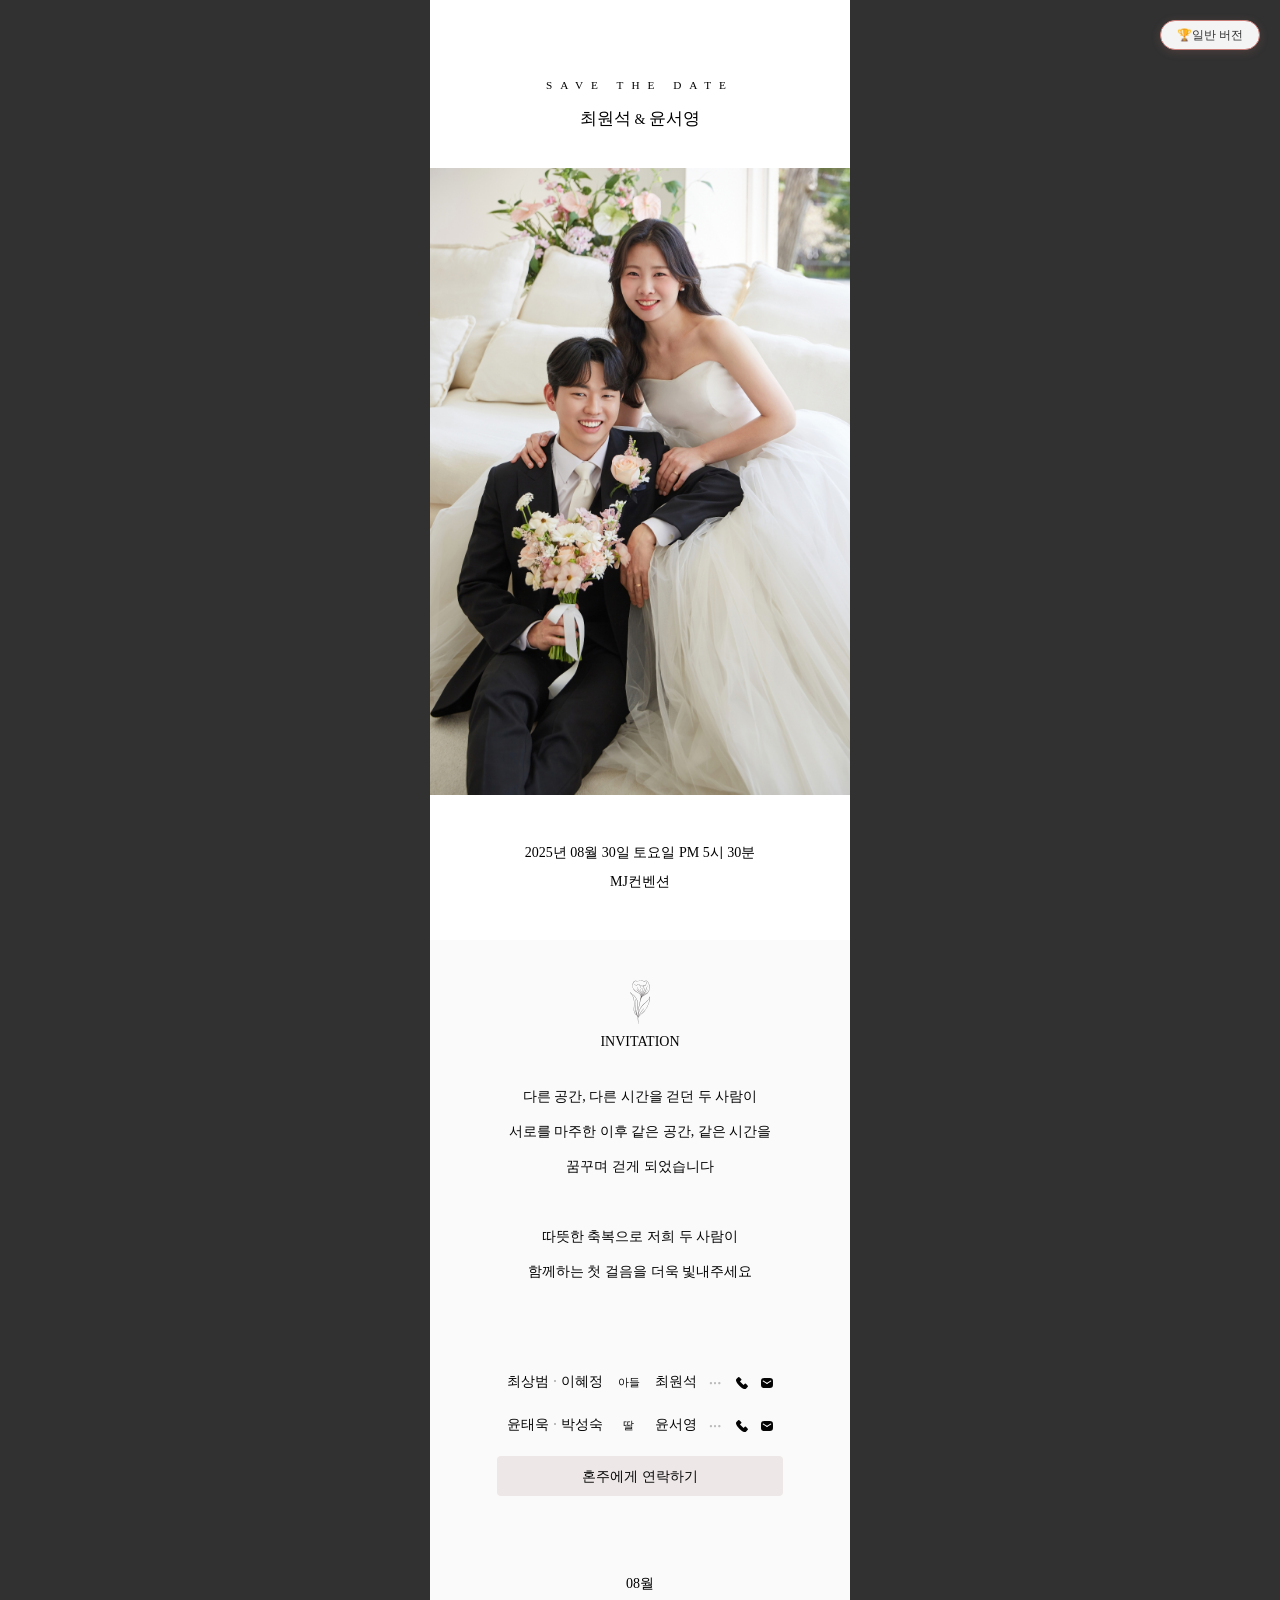
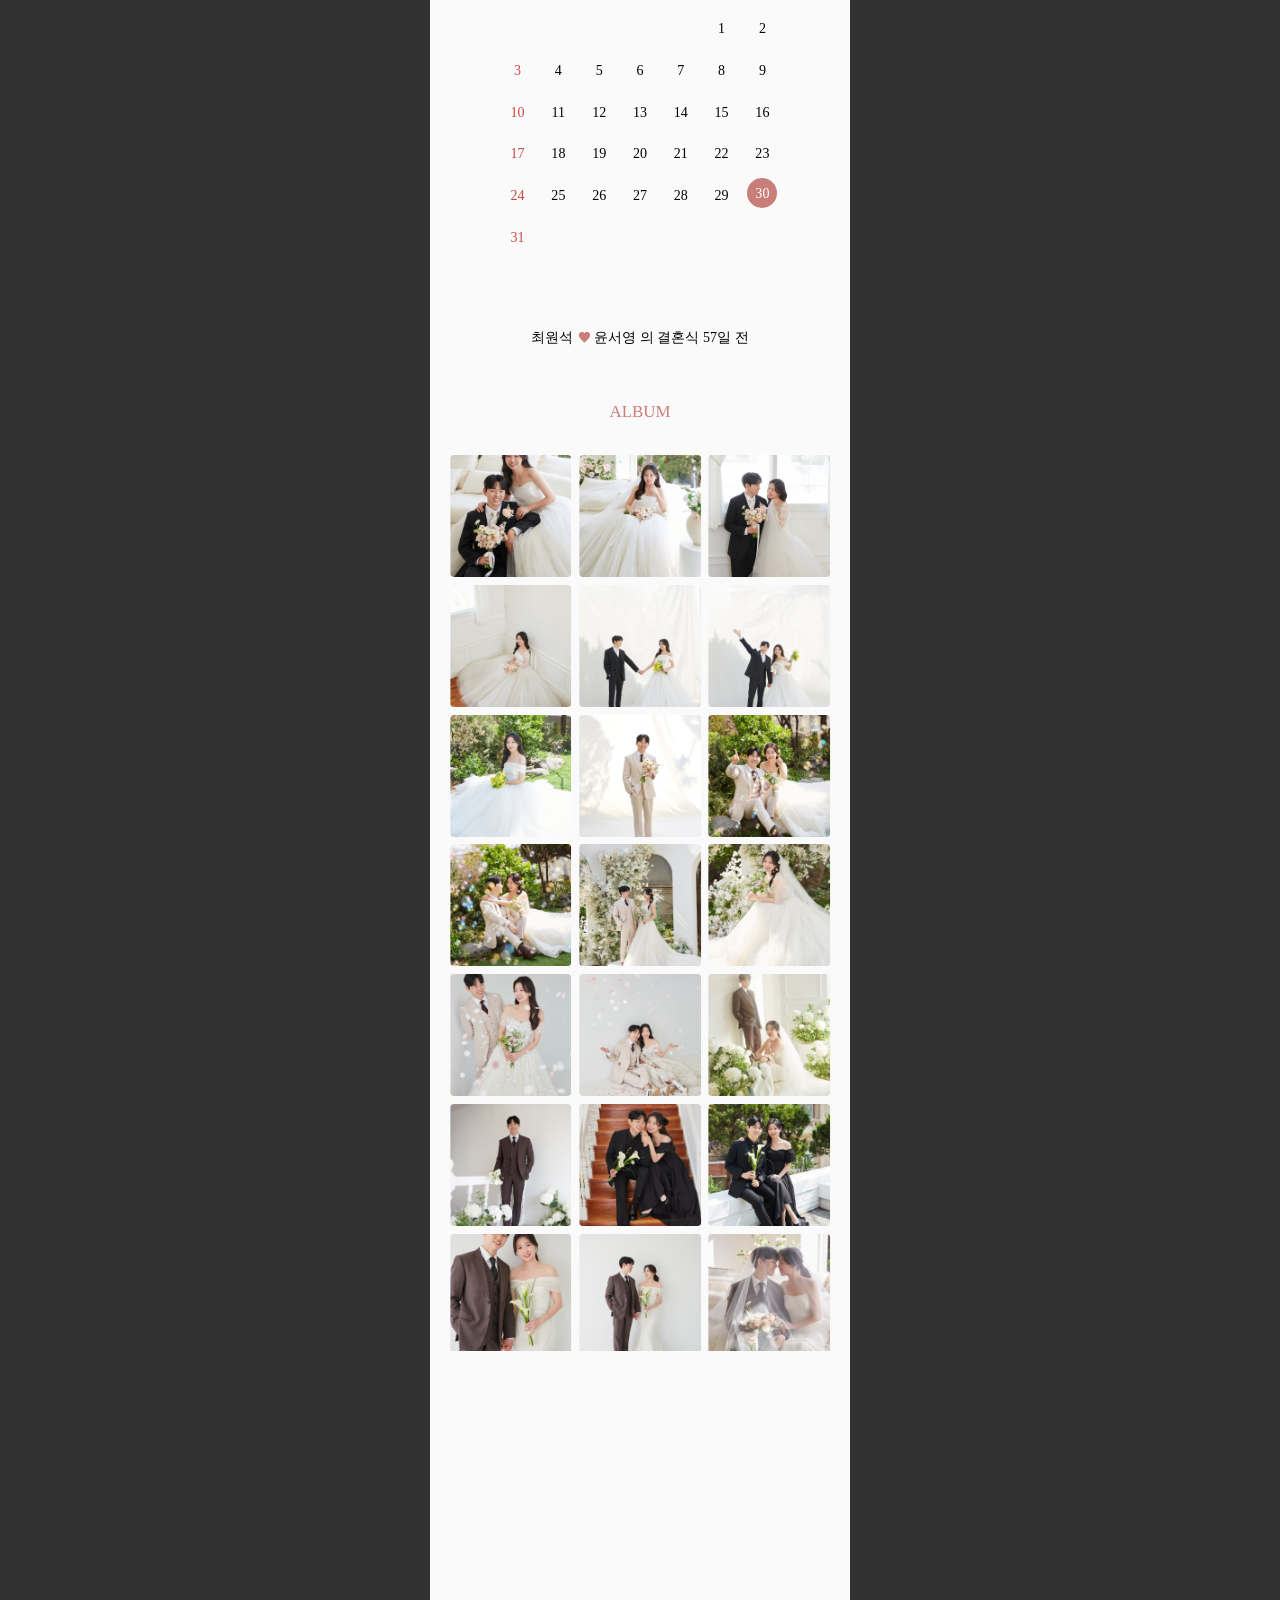
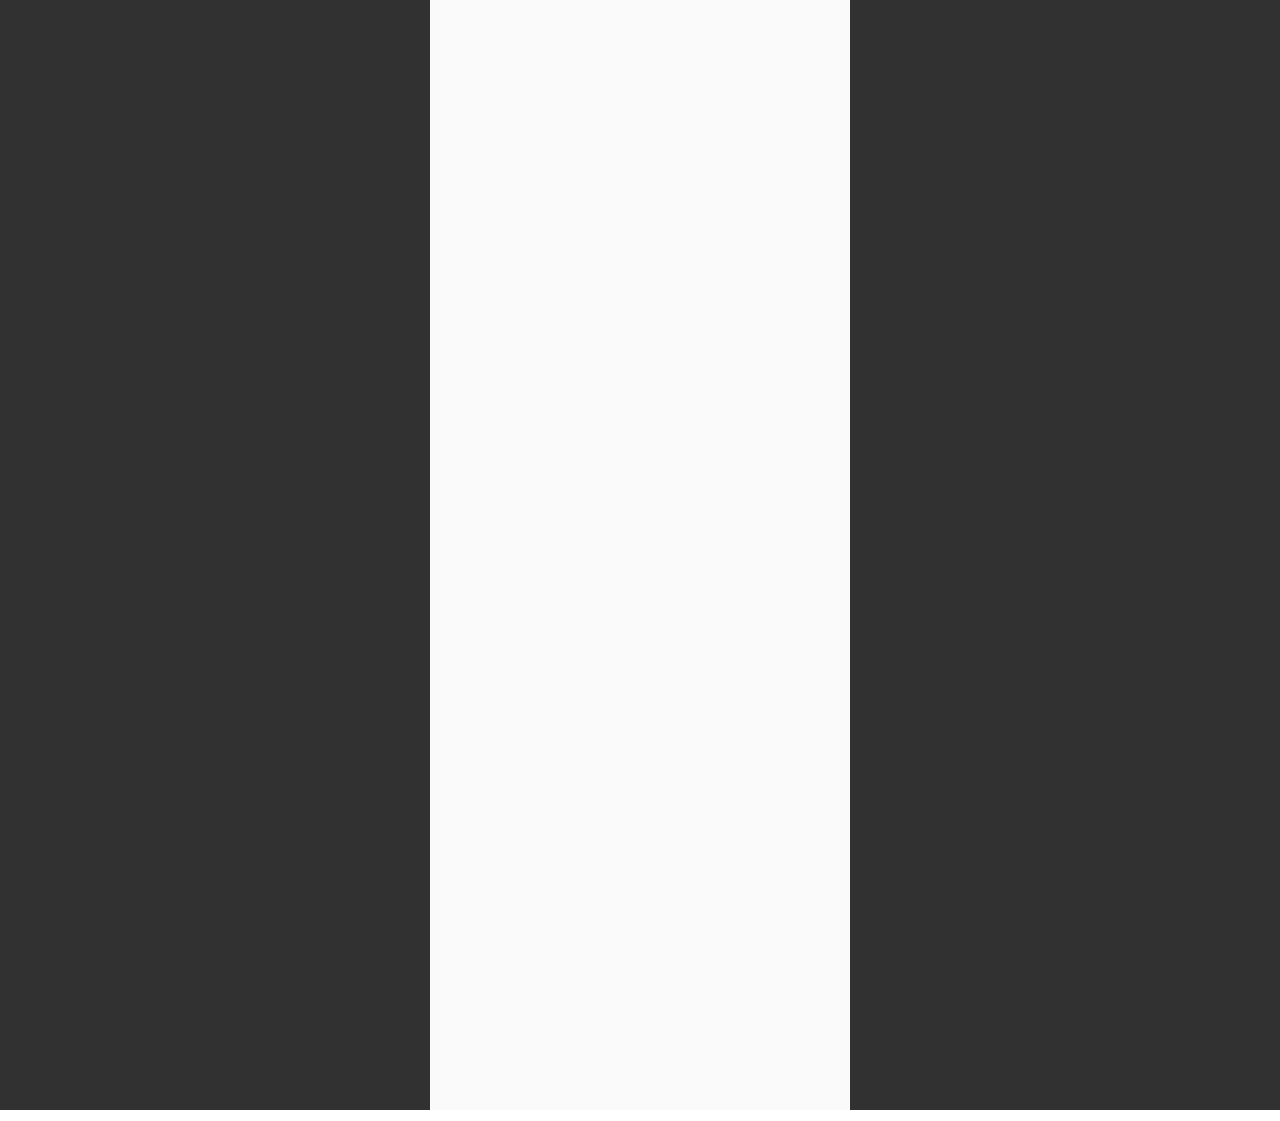
==== commit 8d99e112: "fix: 경로 수정" ====
--- a/composeApp/src/wasmJsMain/resources/temp.html
+++ b/composeApp/src/wasmJsMain/resources/temp.html
@@ -14,14 +14,14 @@
   <meta property="og:image" content="./cf_carddata/ws941220/wedding0830/share_img/Txx5T8NF.jpg">
   <link rel="icon" type="image/png" sizes="16x16" href="./asset/heart.png">
 
-  <link href="../card/skin/css/font_chosunnm.css" rel="stylesheet">
+  <link href="./card/skin/css/font_chosunnm.css" rel="stylesheet">
   <link rel="stylesheet" href="./css/xeicon.min.css">
   <script type="text/javascript" src="./js/jquery-3.2.1.min.js"></script>
   <script src="https://t1.kakaocdn.net/kakao_js_sdk/2.0.0/kakao.min.js" integrity="sha384-PFHeU/4gvSH8kpvhrigAPfZGBDPs372JceJq3jAXce11bVA6rMvGWzvP4fMQuBGL" crossorigin="anonymous"></script>
   <!-- <script src="//developers.kakao.com/sdk/js/kakao.min.js"></script> -->
   <script type="text/javascript" src="//dapi.kakao.com/v2/maps/sdk.js?appkey=bab62872fb491fcb6aa58caca2f4f9e8"></script><script charset="UTF-8" src="https://t1.daumcdn.net/mapjsapi/js/main/4.4.19/kakao.js"></script>
   <link href="./card/css/common.css" rel="stylesheet">
-  <link href="../card/skin/css/skin_common.css" rel="stylesheet">
+  <link href="./card/skin/css/skin_common.css" rel="stylesheet">
   <script src="./card/swiper/swiper.min.js"></script>
   <link rel="stylesheet" href="./card/swiper/swiper.min.css">
   <link rel="stylesheet" href="./card/swiper/swiper-bundle.min.css">
@@ -85,9 +85,9 @@
 
   </script>
 </head>
-<script type="text/javascript" src="../card/skin/js/common_skin.js"></script>
-<link href="../card/skin/fall_in_love/skin.css" rel="stylesheet">
-<link href="../card/skin/css/style.css" rel="stylesheet">
+<script type="text/javascript" src="./card/skin/js/common_skin.js"></script>
+<link href="./card/skin/fall_in_love/skin.css" rel="stylesheet">
+<link href="./card/skin/css/style.css" rel="stylesheet">
 <input type="hidden" name="" id="type" value="0">
 <input type="hidden" id="skin_id" name="skin_id" value="wedding0830" readonly="">
 <input type="hidden" id="skin_gr_account" name="skin_gr_account" value="1002-047-772519" readonly="">
@@ -239,7 +239,7 @@
         <div class="greeting_wrap anchor_0 wrap_padding">
           <div class="offset_1 offset">
             <div class="greeting_inner inner_padding">
-              <img src="../card/skin/fall_in_love/img/flower.svg" alt="">
+              <img src="./card/skin/fall_in_love/img/flower.svg" alt="">
               <span>INVITATION</span>
               <p data-name="greeting_message" class="greeting_msg">다른 공간, 다른 시간을 걷던 두 사람이<br>
                 서로를 마주한 이후 같은 공간, 같은 시간을<br>
@@ -270,8 +270,8 @@
 
                 <div class="gr_call call_sec gr_phone">
                   <i class="xi-ellipsis-h"></i>
-                  <a class="mobile" href="tel:010-6778-2939"><img src="../card/skin/fall_in_love/img/call.svg" alt=""></a>
-                  <a class="sms" href="sms:010-6778-2939"><img src="../card/skin/fall_in_love/img/sms.svg" alt=""></a>
+                  <a class="mobile" href="tel:010-6778-2939"><img src="./card/skin/fall_in_love/img/call.svg" alt=""></a>
+                  <a class="sms" href="sms:010-6778-2939"><img src="./card/skin/fall_in_love/img/sms.svg" alt=""></a>
                 </div>
 
               </div>
--- a/composeApp/src/wasmJsMain/resources/card/skin/css/font_chosunnm.css
+++ b/composeApp/src/wasmJsMain/resources/card/skin/css/font_chosunnm.css
@@ -0,0 +1,11 @@
+@font-face {
+    font-family: 'ChosunNm';
+    font-weight: normal;
+    font-style: normal;
+    src: url('/card/font/ChosunNm.woff2') format('woff2'),
+         url('/card/font/ChosunNm.woff') format('woff'),
+         url('/card/font/ChosunNm.ttf') format("truetype");
+    font-display: swap;
+}
+
+*{font-family: 'ChosunNm';}
--- a/composeApp/src/wasmJsMain/resources/card/skin/css/skin_common.css
+++ b/composeApp/src/wasmJsMain/resources/card/skin/css/skin_common.css
@@ -0,0 +1,371 @@
+@font-face {
+    font-family: 'Pre-L';
+    src: url("/card/font/Pretendard-Light.woff2") format("woff2"),
+        url("/card/font/Pretendard-Light.woff") format("woff");
+    font-style: normal; font-weight: normal;
+}
+@font-face {
+    font-family: 'Pre-B';
+    src: url("/card/font/Pretendard-Bold.woff2") format("woff2"),
+        url("/card/font/Pretendard-Bold.woff") format("woff");
+    font-style: normal; font-weight: normal;
+}
+@font-face {
+    font-family: 'Pre-M';
+    src: url("/card/font/Pretendard-Medium.woff2") format("woff2"),
+        url("/card/font/Pretendard-Medium.woff") format("woff");
+    font-style: normal; font-weight: normal;
+}
+
+.layer_pop {position: fixed; background-color: rgba(0, 0, 0, 0.68); height: 100%; width: 100%; top: 0; left: 0; right: 0; z-index: 10; bottom: 0;}
+.layer_pop .layer_inner { position: absolute; top: 50%; left: 50%; transform: translate(-50%, -50%); width: 80%; color: #fff;}
+.layer_pop .layer_inner p:first-of-type {margin-bottom: 20px; font-size: 18px;}
+.layer_pop .layer_inner p {color: #fff; line-height: 23px; font-family: 'Pre-L'; text-align: center;}
+button.layer_btn { height: 40px; width: 40px; background: rgba(0, 0, 0, 0.2); border-radius: 50%; border: 2px solid rgba(0, 0, 0, 0.4); border-top-color: #fff; animation: spinner2 600ms linear infinite; display: block; margin: 50px auto;}
+@keyframes spinner2 {
+  to {
+  transform: rotate(360deg);
+  }
+}
+#invite_wrap input::-ms-clear { display: none;}
+#invite_wrap {height: 100%; background-color: #313131; /*position: relative;*/}
+#invite_wrap .invite_inner {max-width: 420px; margin: 0 auto; background-color: #fff;}
+#invite_wrap #animContainer{background-color: #313131}
+#invite_wrap .wrap_padding {/*padding: 40px 0;*/  max-width:100%;}
+#invite_wrap .inner_padding {padding: 40px 0; opacity:0; margin-top:60px;}
+#invite_wrap .album_show {padding: 40px 0; opacity:1; margin-top:0px;}
+/* #invite_wrap .all_wrap > div:nth-last-child(2) {opacity:1!important; margin-top: 0!important;}
+#invite_wrap .all_wrap > div:nth-last-child(3) {opacity:1!important; margin-top: 0!important;} */
+/* bgm */
+#invite_wrap .card_bgm {position: absolute; top: 20px; left: 20px; background-color: rgba(0, 0, 0, 0.13); cursor: pointer; border-radius: 100%; z-index: 1;}
+#invite_wrap .card_bgm > img {width: 12px !important; margin: 8px; height: 12px;}
+
+/* ì‹ ëž‘,ì‹ ë¶€,í˜¼ì£¼ ì •ë³´ ë° ì—°ë½í•˜ê¸°  */
+
+/* #invite_wrap .flower_deceased {display: none;} */
+#invite_wrap .ch_deceased img {width: 20px; vertical-align: middle;}
+#invite_wrap .call_wrap .mobile {vertical-align: middle; margin-left: 10px;}
+#invite_wrap .call_wrap .mobile img {width: 12px;}
+#invite_wrap .call_wrap .sms {vertical-align: middle; margin-left: 10px;}
+#invite_wrap .call_wrap .sms img {width: 12px;}
+
+#invite_wrap .call_wrap .call_box {line-height: 22px;}
+#invite_wrap .call_wrap .call_box:first-of-type {margin-bottom: 20px;}
+#invite_wrap .call_wrap .call_box .mini_txt {font-size: 0.75rem; text-align: center; width: 38px; display: inline-block;}
+#invite_wrap .call_wrap .call_box font {font-size: 0.75rem; margin:0;}
+#invite_wrap .call_wrap .call_box i {vertical-align: middle; margin-left: 8px; color: #b9b9b9;}
+#invite_wrap .call_wrap .call_box .call_sec{display: inline-block;}
+#invite_wrap .call_wrap .call_box_btn {margin: 20px 16% 0;}
+#invite_wrap .call_wrap .call_box_btn p {padding: 13px 0; cursor: pointer;}
+
+#invite_wrap .call_pop_down {text-align: left;display: none;background-color: #fff;position: absolute;z-index: 2;width: 100%;max-width: 300px;border-radius: 10px;/* padding: 0 20px; */}
+#invite_wrap .call_pop_down > p {text-align: center;;padding: 15px;border-radius: 10px 10px 0 0;margin-bottom: 20px; position: relative; }
+#invite_wrap .call_pop_down > p span {font-family: 'Pre-m' !important; color: #333;}
+#invite_wrap .call_pop_down > p i {font-size: 1.125rem; cursor: pointer; position: absolute; right: 5px; top: 50%; transform: translateY(-50%);padding: 10px;}
+#invite_wrap .call_pop_down>div {/* padding-bottom: 20px; */padding: 0 20px 20px;}
+/* #invite_wrap .call_pop_down>div {padding: 20px 0;} */
+/* #invite_wrap .call_pop_down>div:nth-of-type(2) {border-top: 1px dotted #ddd;} */
+#invite_wrap .call_pop_down>div .tit {margin-bottom: 15px; display: inline-block; width: 100%; color: #333; font-size: 0.75rem; font-family: 'Pre-B' !important;}
+#invite_wrap .call_pop_down>div .pop_box {display: flex; margin-bottom: 15px;}
+#invite_wrap .call_pop_down>div .pop_box:last-of-type {margin-bottom: 0;}
+#invite_wrap .call_pop_down>div .pop_box font {font-size: 0.75rem;}
+#invite_wrap .call_pop_down>div .pop_box p {width: 80%;}
+#invite_wrap .call_pop_down>div .pop_box a {margin-left: 20px; width: 10%;}
+#invite_wrap .call_pop_down>div .pop_box p span {font-family: 'Pre-L' !important;}
+
+#invite_wrap .gr_call_dot {position: relative; margin: 0 6px 0 3px;}
+#invite_wrap .gr_call_dot::after {content: ""; display: inline-block; width: 1px; height: 1px; background-color: #000; position: absolute; top: 50%; left: 50%; transform: translate(-50%, -50%);}
+#invite_wrap .br_call_dot {position: relative; margin: 0 6px 0 3px;}
+#invite_wrap .br_call_dot::after {content: ""; display: inline-block; width: 1px; height: 1px; background-color: #000; position: absolute; top: 50%; left: 50%; transform: translate(-50%, -50%);}
+
+/* ë‹¬ë ¥ */
+#invite_wrap .calendar_inner {width: 100%; padding: 40px 0 0;}
+#invite_wrap .remain {padding: 20px 0;margin-top: 40px;}
+
+
+#invite_wrap .section_tit {font-size: 1.125rem; margin-bottom: 30px;}
+#invite_wrap .sample_album {font-family: 'Pre-M'; font-size: 0.8125rem; color: #888; text-align: right; padding: 5px 20px;}
+/* ë°”ë‘‘íŒ ì•¨ë²” */
+#invite_wrap .slide_inner .slide_close {text-align: right; margin-bottom: 10px; padding-right: 10px; margin-top: 5px;}
+#invite_wrap .slide_inner .slide_close i {font-size: 1.25rem; cursor: pointer;}
+
+/* ì•¨ë²”ê°€ë¡œ */
+#invite_wrap #gallery_type_1 {position: relative; padding-bottom: 40px;}
+#invite_wrap #gallery_type_1 .swiper-wrapper {display: flex; align-items: center;}
+#invite_wrap #gallery_type_1 img {width: 100%;}
+#invite_wrap #gallery_type_1 .swiper-pagination {width: 56px; display: inline-block; position: absolute; bottom: 0; left: 50%; transform: translateX(-50%); border-radius: 20px; padding: 6px 0;}
+#invite_wrap #gallery_type_1 .swiper-pagination-bullet {margin: 3px;}
+#invite_wrap #gallery_type_1 .swiper-button-next,
+#invite_wrap #gallery_type_1 .swiper-button-prev {top: calc(50% + 20px) !important;}
+
+/* ë“œëž˜ê·¸ */
+#gallery_type_1 .drag_box{width: 145px;height: 66px;background-color: rgba(0,0,0,0.5);position: absolute;right: 12PX;top: 17%;z-index: 2;
+    border-radius: 5px;  padding: 10px; display: flex; align-items: center;justify-content: space-between;}
+#gallery_type_1 .drag_box p{font-size: 11px; color: #fff; line-height: 16px;}
+#gallery_type_1 .drag_box .ig_box{width: 30px; height: 30px;background: url(/card/img/finger.png) no-repeat 50% /contain;
+  animation: ani_1 1.5s infinite ease-in-out;}
+@keyframes ani_1 {
+ 0% {
+    margin-left:20px;
+  }
+
+  100% {
+    margin-left:0px;
+  }
+}
+
+
+/* ì•¨ë²” ë°”ë‘‘íŒ */
+#invite_wrap .slide_inner {opacity: 0; z-index: -1; position: fixed; top: 50%; left: -100%; width: 100%; max-width:420px; transform: translate(-50%, -50%); background-color: #fff; padding: 5px;}
+#invite_wrap .slide_inner.on {opacity: 1; z-index: 2; left: 50%;}
+
+#invite_wrap .album_black {position: fixed; background-color: rgba(0,0,0,0.5); top: 0; left: 0; bottom: 0; right: 0; display: none; z-index: 2;}
+#invite_wrap .album_black.on {display: block;}
+
+#invite_wrap .gallery2_1 img {width: 100%; display: block; height: 80vh; object-fit: contain;}
+#invite_wrap .gallery2_1 .swiper-wrapper {display: flex; align-items: center;}
+
+#invite_wrap .gallery2_2 {padding: 0 16px;}
+#invite_wrap .gallery2_2 .thum_img {padding: 4px; float: left; width: 31.3333333% !important; height: 122px; text-align: center; box-sizing: border-box; margin: 1% !important; cursor: pointer;}
+#invite_wrap .gallery2_2 img {width: 100%; height: 100%; background-color: #fff; object-fit: cover; min-width: 100%; min-height: 100%; position: absolute; transform: translate(-50%, -50%); top: 50%; left: 50%; border-radius: 4px;}
+#invite_wrap .gallery2_2 .swiper-wrapper {transform: inherit !important;display: inline-block;}
+
+/* ë¹„ë””ì˜¤ */
+#invite_wrap .iframe_wrap {padding: 0 16px;}
+#invite_wrap .iframe_inner video {width: 100%; height: 100%; border-radius: 4px;}
+
+/* ì§€ë„ */
+#map {border: 1px solid #ddd; width: 100% !important; height: 300px !important;}
+/* #invite_wrap .map_inner {padding: 0 16px;} */
+#invite_wrap .map_inner .way_guide {padding: 30px 30px 0; text-align: left;}
+#invite_wrap .map_inner .way_guide ul li {margin-bottom: 20px;}
+#invite_wrap .map_inner .way_guide ul li:last-of-type {margin-bottom: 0;}
+#invite_wrap .map_inner .way_guide .way_tit {margin-bottom: 10px;}
+#invite_wrap .map_inner .way_guide .way_txt {line-height: 20px; font-size: 0.875rem; color: #777;}
+#invite_wrap .map_inner .map_detail {padding: 15px 0; font-size: 0.875rem; width: 100%; display: inline-block;}
+
+/* ê³„ì¢Œ */
+#invite_wrap .account_box {margin: 0 16px;}
+#invite_wrap .account_box .account_tit {padding: 13px 0; cursor: pointer; position: relative;}
+#invite_wrap .account_box .account_tit.on i {transform: rotate(180deg);}
+#invite_wrap .account_box .account_tit i {position: absolute; right: 13px;}
+#invite_wrap .account_box .account_list {background-color: #fff;}
+#invite_wrap .account_box .account_list:last-of-type {margin-top: 8px;}
+#invite_wrap .account_box .cover_wrap {display: none;}
+/* #invite_wrap .account_box .cover_wrap.on {display: inline-block;} */
+#invite_wrap .account_box .account_cover {display: flex; padding: 15px; border-bottom: 1px dotted #ddd;}
+#invite_wrap .account_box:last-of-type .account_cover {border: none;}
+#invite_wrap .account_box .account_cover .article1 {width: 80%; text-align: left; line-height: 21px;}
+#invite_wrap .account_box .account_cover .article1 p {word-break: break-all;}
+#invite_wrap .account_box .account_cover .article2 {width: 20%; text-align: center;}
+#invite_wrap .account_box .account_cover .article2 p {background-color: #ddd; color: #fff; font-family: 'Pre-M'; display: inline-block; width: 100%; height: 20px; line-height: 20px; cursor: pointer; border-radius: 3px; font-size: 0.75rem;}
+#invite_wrap .account_box .account_cover .article2 p.pay_card {color: #525252;background-color: #E3F6F3;}
+#invite_wrap .account_box .account_cover .article2 p.pay_card i{font-size: 0.8rem;vertical-align: middle;margin-top: -5px;}
+
+#invite_wrap .account_box .account_cover .article2 a {background-color: #fee102; color: #000; font-family: 'Pre-M'; display: inline-block; width: 100%; height: 20px; line-height: 20px; margin-top: 4px; border-radius: 3px; font-size: 0.75rem;}
+#invite_wrap .account_box .account_cover .article2 a i {font-size: 0.5625rem; vertical-align: middle; margin-right: 4px; transform: translateY(1px);}
+
+/* ì§€ë„ */
+#invite_wrap .map_inner .map_hall {font-size: 1.25rem; color: #333; margin-bottom: 10px; line-height: 30px; /*word-break: keep-all;*/}
+#invite_wrap .map_inner .map_ad {margin-bottom: 10px;}
+#invite_wrap .map_inner .map_call {margin-bottom: 20px; display: inline-block; width: 100%;}
+#invite_wrap .map_inner .navi_in{margin-bottom:10px;}
+#invite_wrap .map_inner .navi_in span {font-family: 'noto_b' !important;font-size: 0.75rem;}
+#invite_wrap .map_inner .navi_in {font-family: 'noto_r' !important;display: inline-block;padding: 0.4rem 11px; font-size: 0.6875rem;border: 1px solid #ddd; border-radius: 25px;}
+#invite_wrap .map_inner .navi_in img {height: 18px;vertical-align: middle;margin-right: 5px;}
+
+/* ë°©ëª…ë¡ */
+#invite_wrap .book_box {padding: 0 16px;}
+#invite_wrap .nothing_book {padding: 0 0 15px; color: #666;}
+#invite_wrap .nothing_book i {display: block; margin-bottom: 10px; font-size: 1.125rem;}
+#invite_wrap .book_box .book_scroll {height: 320px; overflow-y: scroll;}
+#invite_wrap .book_box .book_inner {text-align: left; background-color: #fff; margin-top: 10px; padding: 20px; border-radius: 4px;}
+#invite_wrap .book_box .book_inner:first-of-type {margin-top: 0;}
+#invite_wrap .book_box .book_txt p {margin-bottom: 10px; font-size: 0.875rem; border-bottom: 1px solid #ddd; padding-bottom: 10px;}
+#invite_wrap .book_box .book_txt > span {margin-bottom: 10px; display: inline-block; font-size: 0.875rem; line-height: 20px; display: -webkit-box; -webkit-line-clamp: 3; -webkit-box-orient: vertical; word-wrap: break-word; overflow: hidden;}
+#invite_wrap .book_box .book_mark {text-align: right;}
+
+#invite_wrap .book_date {color: #a7a7a7; margin-right: 5px; font-family: 'Pre-l' !important; font-size: 0.8125rem;}
+#invite_wrap .book_del {cursor: pointer; display: inline-block;}
+#invite_wrap .book_del i {font-size: 0.6875rem;}
+#invite_wrap .book_del2 {float : right; position: absolute; right: 10px;}
+
+
+#invite_wrap .book_btn {text-align: right;}
+#invite_wrap .book_btn2 {padding: 0 16px;}
+#invite_wrap .book_btn a {padding: 10px 20px; font-size: 0.8125rem; margin-top: 10px; display: inline-block; border-radius: 4px;}
+#invite_wrap .book_btn a i {font-size: 0.6875rem; margin-right: 3px;}
+
+/* ë°©ëª…ë¡2 */
+#invite_wrap .book_box2 {padding: 0;}
+#invite_wrap .book_box2 .book_inner {margin-top: 0 !important;}
+#invite_wrap .guest_swiper {padding: 0 16px;}
+#invite_wrap .book_slide_box {padding: 15px !important;}
+#invite_wrap .book_slide_box .book_article p {font-size: 0.8125rem; line-height: 20px;}
+#invite_wrap .book_slide_box .book_article .book_who {margin-bottom: 10px; text-overflow: ellipsis; overflow: hidden; white-space: nowrap;}
+#invite_wrap .book_slide_box .book_slide_txt {display: -webkit-box; -webkit-line-clamp: 5; -webkit-box-orient: vertical; word-wrap: break-word; overflow: hidden; height: 100px;}
+#invite_wrap .book_slide_box .book_article p span {font-size: 0.8125rem;}
+#invite_wrap .book_slide_box .book2_date {text-align: right; margin-top: 5px;}
+#invite_wrap .book_slide_box .book2_date span {font-size: 0.6875rem !important; color: #bbb;}
+
+/*íŒì—… ê³µí†µ */
+#invite_wrap .black_back {position: fixed; background-color: rgba(0,0,0,0.5); top: 0; left: 0; bottom: 0; right: 0; z-index: 2; display: none;}
+#invite_wrap .pop_front {position: fixed; top: 50%; left: 50%; transform: translate(-50%, -50%); display: none; z-index: 12; background-color: #fff;}
+/* #invite_wrap .call_pop_down {position: absolute;} */
+#invite_wrap .pop_front input {outline: 0; border: 0; background: #f6f6f6; width: 100%; height: 40px; border-radius: 4px; padding: 0 10px; font-family: 'Pre-L' !important; font-size: 14px; margin-bottom: 10px;}
+#invite_wrap .del_black {z-index: 13;}
+
+
+/* ë°©ëª…ë¡ ìƒì„¸ */
+#invite_wrap .guest_book_pop.full {height: 100%;}
+#invite_wrap .guest_book_pop {width: 100%; height: 90%; max-width: 420px; overflow-y: scroll;}
+#invite_wrap .book_wrap p {font-family: 'Pre-l' !important;}
+#invite_wrap .book_wrap p .from_em {font-family: 'Pre-M' !important;}
+#invite_wrap .book_wrap .book_title {padding: 20px 0; position: relative; font-family: 'Pre-M' !important;}
+#invite_wrap .book_wrap .book_title i {position: absolute; right: 20px; top: 50%; transform: translateY(-50%); font-size: 1.25rem; cursor: pointer;}
+#invite_wrap .book_wrap .book_inner {padding: 20px; border-bottom: 15px solid #f3f3f3;}
+#invite_wrap .book_wrap .book_inner .book_tit {display: flex; border-bottom: 1px solid #ddd; padding-bottom: 10px; margin-bottom: 10px;}
+#invite_wrap .book_wrap .book_inner .book_tit p {width: 50%;}
+#invite_wrap .book_wrap .book_inner .book_tit p:first-of-type {text-align: left; font-size: 0.875rem;}
+#invite_wrap .book_wrap .book_inner .book_tit p:last-of-type {text-align: right;}
+#invite_wrap .book_wrap .book_inner .book_tit .from {font-size: 0.875rem; font-family: 'Pre-M' !important;}
+#invite_wrap .book_wrap .book_inner .pop_txt {text-align: left; font-size: 0.875rem; line-height: 20px;}
+
+/* ë°©ëª…ë¡ ì‚­ì œ */
+#invite_wrap .del_wrap {width: 280px; border-radius: 10px; padding: 20px; z-index: 14;}
+#invite_wrap .del_wrap i {font-size: 1.875rem; margin-bottom: 20px; color: #d9dbe7;}
+#invite_wrap .del_wrap > p {font-family: 'Pre-M' !important; margin-bottom: 10px; font-size: 15px;}
+#invite_wrap .del_wrap > p span {font-family: 'Pre-B' !important; color: #4758ce;}
+
+#invite_wrap .del_wrap .del_btn {display: flex;}
+#invite_wrap .del_wrap .del_btn span {width: 48%; display: inline-block; font-family: 'Pre-L' !important; border-radius: 4px; cursor: pointer; padding: 10px 0; margin: 1%; font-size: 14px;}
+#invite_wrap .del_wrap .del_btn .cancel {background-color: #949494; color: #fff; font-size: 14px;}
+#invite_wrap .del_wrap .del_btn .check {background-color: #000; color: #fff;}
+
+/* ì¶•í•˜ í™”í™˜ */
+#invite_wrap .flower_wrap.static {margin-bottom: 50px;}
+
+/* ë°©ëª…ë¡ ìž‘ì„± */
+#invite_wrap .write_wrap {width: 280px; border-radius: 4px; padding: 25px; text-align: left;}
+#invite_wrap .write_wrap .write_close {position: absolute; right: 10px; top: 10px; font-size: 1.25rem; cursor: pointer;}
+#invite_wrap .write_wrap p {font-family: 'Pre-M' !important;}
+#invite_wrap .write_tit {font-size: 18px; margin-bottom: 5px;}
+#invite_wrap .write_sub {font-size: 14px; font-family: 'Pre-L' !important; color: #919191; margin-bottom: 20px; display: inline-block;}
+#invite_wrap .write_wrap textarea {outline: 0; border: 0; background: #f6f6f6; width: 100%; height: 80px; border-radius: 4px; padding: 10px; margin-bottom: 20px; font-family: 'Pre-L' !important; font-size: 14px;}
+#invite_wrap .write_wrap .write_btn {background-color: #000; color: #fff; padding: 10px 0; width: 100%; display: inline-block; border-radius: 4px; font-family: 'Pre-L' !important; font-size: 14px; cursor: pointer; text-align: center;}
+
+
+/* ì°¸ì„ì—¬ë¶€ */
+#invite_wrap .attend_inner {padding: 40px 16px;}
+#invite_wrap .attend_inner .section_tit {margin-bottom: 10px;}
+#invite_wrap .attend_inner .sub_tit {margin-bottom: 30px; display: inline-block; color: #666; width: 100%;}
+#invite_wrap .attend_inner .check_attend {cursor: pointer; padding: 10px 15px; display: inline-block; border-radius: 4px;}
+#invite_wrap .attend_inner .check_attend i {vertical-align: middle;}
+
+/* ì°¸ì„ì—¬ë¶€ ìƒì„¸ */
+#invite_wrap .attend_pop_wrap.full {}
+#invite_wrap .attend_article {padding: 20px;}
+#invite_wrap .attend_pop_wrap {width: 100%;  max-width: 420px; overflow-y: scroll;}
+
+#invite_wrap .attend_tit {text-align: left; margin-bottom: 20px;}
+#invite_wrap .attend_tit p:nth-of-type(1) {text-align: right;}
+#invite_wrap .attend_tit p i {font-size: 1.25rem; cursor: pointer;}
+#invite_wrap .attend_tit p:nth-of-type(2) {font-size: 18px; font-family: 'Pre-M' !important; margin-bottom: 5px;}
+#invite_wrap .attend_tit span {font-size: 14px; font-family: 'Pre-L' !important; color: #919191;}
+
+#invite_wrap .groom_bride_box {display: flex; padding-bottom: 10px; border-bottom: 1px dashed #ddd; margin-bottom: 10px;}
+#invite_wrap .groom_bride_box:last-of-type {border: none;}
+#invite_wrap .groom_bride_box span {margin-right: 5px;width: calc(50% - 5px); display: inline-block;}
+#invite_wrap .groom_bride_box label {font-family: 'Pre-L' !important; cursor: pointer; border: 1px solid #ddd; padding: 12px; font-size: 14px; display: inline-block;width: 100%; border-radius: 4px;}
+#invite_wrap .groom_bride_box label i {opacity: 0; font-size: 13px; color: #fdb9d9;}
+#invite_wrap .groom_bride_box label img {width: 20px; vertical-align: middle;}
+#invite_wrap .groom_bride_box input[type=radio] {display: none;}
+#invite_wrap .groom_bride_box input[type=radio] {cursor: pointer;}
+#invite_wrap .groom_bride_box input[type=radio]:checked + label {border: 1px solid #97bde5; background-color: #97bde5; color: #fff;}
+#invite_wrap .groom_bride_box input[type=radio]:checked + label i.xi-heart {opacity: 1;}
+#invite_wrap .groom_bride_box ul {display: inline-block; width: 100%;}
+#invite_wrap .groom_bride_box ul li {display: flex; align-items: center; margin-bottom: 10px;}
+#invite_wrap .groom_bride_box ul li:last-of-type {margin-bottom: 0;}
+#invite_wrap .groom_bride_box .left {width: 100px; font-family: 'Pre-L' !important; font-size: 14px;}
+#invite_wrap .groom_bride_box .right {width: calc(100% - 100px); text-align: left; font-family: 'Pre-L' !important; font-size: 15px;}
+#invite_wrap .groom_bride_box .right input {margin-bottom: 0;}
+#invite_wrap .groom_bride_box .right input.attend_group{width:25%;}
+#invite_wrap .groom_bride_box .right span {width: 100px; text-align: center;}
+#invite_wrap .groom_bride_box .right span label {padding: 8px;}
+#invite_wrap .groom_bride_box .right span input[type=radio]:checked + label {border: 1px solid #f1f1f1; background-color: #f1f1f1; color: #555;}
+#invite_wrap .groom_bride_box .attend_call {display: flex;align-items: center;}
+#invite_wrap .groom_bride_box .attend_call input {width: 30%;}
+#invite_wrap .groom_bride_box .attend_call span {display: inline-block; margin-right: 0; width: 5%;}
+#invite_wrap .groom_bride_box input[type=radio]:checked + label i.xi-check-circle {opacity: 1; color: #333;}
+
+#invite_wrap .delivery_box .right #delivery_addr1 {width: calc(100% - 75px); margin-right: 5px; display: inline-block; float: left;}
+#invite_wrap .delivery_box .right #btn_address {background-color: #97bde5; color: #fff; font-family: 'Pre-L' !important; height: 40px; line-height: 40px; width: 70px; display: inline-block; border-radius: 4px; text-align: center; cursor: pointer; font-size: 14px;}
+#invite_wrap .delivery_box .right input {margin-bottom: 10px;}
+
+#invite_wrap .groom_bride_box .agree {background-color: #f6f6f6; padding: 20px; border-radius: 4px; text-align: left;}
+#invite_wrap .groom_bride_box .agree p {font-family: 'Pre-M' !important; margin-bottom: 20px; font-size: 15px;}
+#invite_wrap .groom_bride_box .agree span {font-family: 'Pre-l' !important; width: 100%; font-size: 14px; line-height: 20px;}
+
+#invite_wrap #own_agree {display: none;}
+#invite_wrap .check_wrap {margin-top: 20px;}
+#invite_wrap .check_wrap label i {opacity: 0; color: #fff; vertical-align: middle; font-size: 0.875rem;}
+#invite_wrap .check_wrap label.own_check {display: inline-block; width: 18px; height: 18px; border: 1px solid #ddd; margin-right: 5px; vertical-align: middle; cursor: pointer; text-align: center; padding: 0; border-radius: 0; border-radius: 50%;}
+#invite_wrap .check_wrap label.own_txt {padding: 0; border: none; display: inline;}
+#invite_wrap .check_wrap input#own_agree:checked + label.own_check {border: 1px solid #97bde5; background-color: #97bde5;}
+#invite_wrap .check_wrap input#own_agree:checked + label.own_check i {opacity: 1;}
+#attend_sign {background-color: #000; color: #fff !important; padding: 15px 0; display: inline-block; cursor: pointer; width: 100%; border-radius: 4px; font-family: 'Pre-l' !important; font-size: 15px !important;}
+
+/* ê³µìœ  */
+#invite_wrap .share_wrap {margin-top: 30px;}
+#invite_wrap .share_inner {border-top: 1px solid #ddd; padding: 0; display: inline-block; width: 90%;}
+#invite_wrap .share_inner span {cursor: pointer; display: block; margin: 30px 0;}
+/* #invite_wrap .share_inner span:last-of-type {margin-bottom: 0;} */
+#invite_wrap .share_inner span img {width: 14px; vertical-align: bottom;}
+#invite_wrap .share_inner span i {vertical-align: bottom;}
+
+/* í‘¸í„° */
+/* #invite_wrap .skin_footer {font-size: 0.625rem; padding-bottom: 30px; color: #777;} */
+#invite_wrap .skin_footer {padding: 50px 0 80px;}
+#invite_wrap .skin_footer img {display: block; width: 220px; margin:0 auto;}
+
+
+.main .moving.flower3 {animation: flower3 10s linear infinite; background-image: url(/card/movie/flower3.png), url(/card/movie/flower4.png) !important; pointer-events:none; background-repeat: inherit !important;}
+.main .moving.heart2 {animation: heart2 20s linear infinite; background-image: url(/card/movie/heart2.png),url(/card/movie/heart3.png) !important; pointer-events:none; background-repeat: inherit !important;}
+.main .moving.snow2 {animation: snow2 10s linear infinite; background-image: url(/card/movie/snow2.png),url(/card/movie/snow3.png) !important; pointer-events:none; background-repeat: inherit !important;}
+.main .moving.daisy {animation: daisy 10s linear infinite; background-image: url(/card/movie/daisy2.png),url(/card/movie/daisy.png) !important; pointer-events:none; background-repeat: inherit !important;}
+.main .moving.bubble {animation: bubble 10s linear infinite; background-image: url(/card/movie/bubble.png),url(/card/movie/bubble2.png) !important; pointer-events:none; background-repeat: inherit !important;}
+.main .moving.leaf {animation: leaf 10s linear infinite; background-image: url(/card/movie/leaf.png),url(/card/movie/leaf2.png) !important; pointer-events:none; background-repeat: inherit !important;}
+
+@keyframes flower3 {
+  0%{background-position:0 0,0 0,0 0;}
+  50%{background-position:500px 500px,100px 200px,-100px 140px;}
+  to{background-position:1000px 1000px,200px 300px,-200px 300px;}
+}
+@keyframes heart2 {
+  0%{background-position:0 0,0 0,0 0;}
+  50%{background-position:500px 500px,100px 200px,-100px 140px;}
+  to{background-position:1000px 1000px,200px 300px,-200px 300px;}
+}
+@keyframes snow2 {
+  0%{background-position:0 0,0 0,0 0;}
+  100%{background-position: 500px 1000px,400px 400px,300px 300px;}
+}
+@keyframes daisy {
+  0%{background-position:0 0,0 0,0 0;}
+  50%{background-position:500px 500px,100px 200px,-100px 140px;}
+  to{background-position:1000px 1000px,200px 300px,-200px 300px;}
+}
+@keyframes bubble {
+  0%{background-position:0 0,0 0,0 0;}
+  50%{background-position:500px 500px,100px 200px,-100px 140px;}
+  to{background-position:1000px 1000px,200px 300px,-200px 300px;}
+}
+@keyframes leaf {
+  0%{background-position:0 0,0 0,0 0;}
+  50%{background-position:500px 500px,100px 200px,-100px 140px;}
+  to{background-position:1000px 1000px,200px 300px,-200px 300px;}
+}
+
+@media screen and (max-width:767px){
+#invite_wrap .invite_inner {width: 100%;}
+}
--- a/composeApp/src/wasmJsMain/resources/card/skin/fall_in_love/skin.css
+++ b/composeApp/src/wasmJsMain/resources/card/skin/fall_in_love/skin.css
@@ -0,0 +1,54 @@
+
+#fall {text-align: center;}
+#fall .main {position: relative;}
+
+#fall .main .top_txt {padding: 80px 0 40px;}
+#fall .main .top_txt .mini {font-size: 0.75rem; letter-spacing: 8px; margin-bottom: 20px; display: inline-block; width: 100%;}
+#fall .main .top_txt .main_name span {font-size: 1.125rem;}
+#fall .main img {width: 100%; display: block;}
+#fall .main .bottom_txt {padding: 50px 0;}
+#fall .main .bottom_txt p:first-of-type {margin-bottom: 15px;}
+#fall .main .bottom_txt p {font-size: 0.9375rem;}
+#fall .main .bottom_txt p span {font-size: 0.9375rem;}
+
+#fall .all_wrap {background-color: #fafafa;}
+#fall .main_img_wrap {display: inline-block; width:100%; overflow: hidden; position: relative;}
+#fall .main .moving {/*background-image: url(/card/skin/fall_in_love/img/moving2.gif);*/ background-size: cover; background-repeat: no-repeat; height: 100%; position: absolute; top: 0; width: 100%;}
+/* 인사말 */
+#fall .greeting_wrap {padding: 0px 16%;line-height: 35px;}
+#fall .greeting_wrap .greeting_inner img {width: 20px;}
+#fall .greeting_wrap .greeting_inner span {margin-bottom: 20px; display: inline-block; width: 100%;}
+
+/* 혼주에게 슬라이드 */
+#fall .call_wrap .call_box_btn p {background-color: #ede7e7; border-radius: 4px;}
+#fall .call_pop_down > p {background-color: #ca7e7a;}
+#fall .call_pop_down > p span {color: #fff;}
+#fall .call_pop_down > p i {color: #fff;}
+
+/* 달력 */
+#fall .calendar_wrap #kCalendar {padding: 0 16%;}
+#fall #kCalendar .weddingday {background-color: #ca7e7a;}
+#fall .remain i {vertical-align: bottom; color: #ca7e7a;}
+
+
+#fall .section_tit {color: #ca7e7a;}
+/* 앨범 가로 */
+.swiper-button-prev, .swiper-container-rtl .swiper-button-next {background-image: url(/card/skin/img/left.svg);}
+.swiper-button-next, .swiper-container-rtl .swiper-button-prev {background-image: url(/card/skin/img/right.svg);}
+.swiper-button-next, .swiper-button-prev {background-size: 15px;}
+.swiper-button-next:after, .swiper-button-prev:after {opacity: 0;}
+
+/* 지도 */
+#fall .map_inner .way_guide .way_tit {color: #ca7e7a;}
+#fall .map_inner .map_detail {background-color: #ca7e7a; color: #fff;}
+
+/* 방명록 */
+#fall .book_btn a {background-color: #ede7e7;}
+/* 방명록 상세 */
+#fall .book_wrap .book_title {background-color: #ca7e7a; color: #fff;}
+#fall .from_em {color: #ca7e7a;}
+
+/* 참석여부 */
+#invite_wrap .attend_inner .check_attend {background-color: #ede7e7;}
+.offset_7{position: relative;}
+.bgm_stop{position: absolute; top: 80px; width: 30%; height: 25%; z-index: 999; transform: translate(120%,60%);}
--- a/composeApp/src/wasmJsMain/resources/card/skin/css/style.css
+++ b/composeApp/src/wasmJsMain/resources/card/skin/css/style.css
@@ -0,0 +1,17 @@
+#kCalendar {width: 100%; display: inline-block;}
+#kCalendar #header {/*height: 40px;line-height: 0;*/text-align: center;font-size: 18px; margin-bottom: 30px;}
+#kCalendar .button {color: #000; text-decoration: none; display: none;}
+#kCalendar table {width: 100%;height: 250px;}
+#kCalendar caption {display: none;}
+#kCalendar table tr td { position: relative; height: 40px;}
+#kCalendar .sun {text-align: center;color: #cd4747;}
+#kCalendar .mon {text-align: center;}
+#kCalendar .tue {text-align: center;}
+#kCalendar .wed {text-align: center;}
+#kCalendar .thu {text-align: center;}
+#kCalendar .fri {text-align: center;}
+#kCalendar .sat {text-align: center;}
+#kCalendar .weddingday {
+  color: #fff; height: 30px; width: 30px; line-height: 30px; border-radius: 100%;
+  position: absolute;  top: 1%;left: 50%;transform: translate(-50%, -30%);
+}
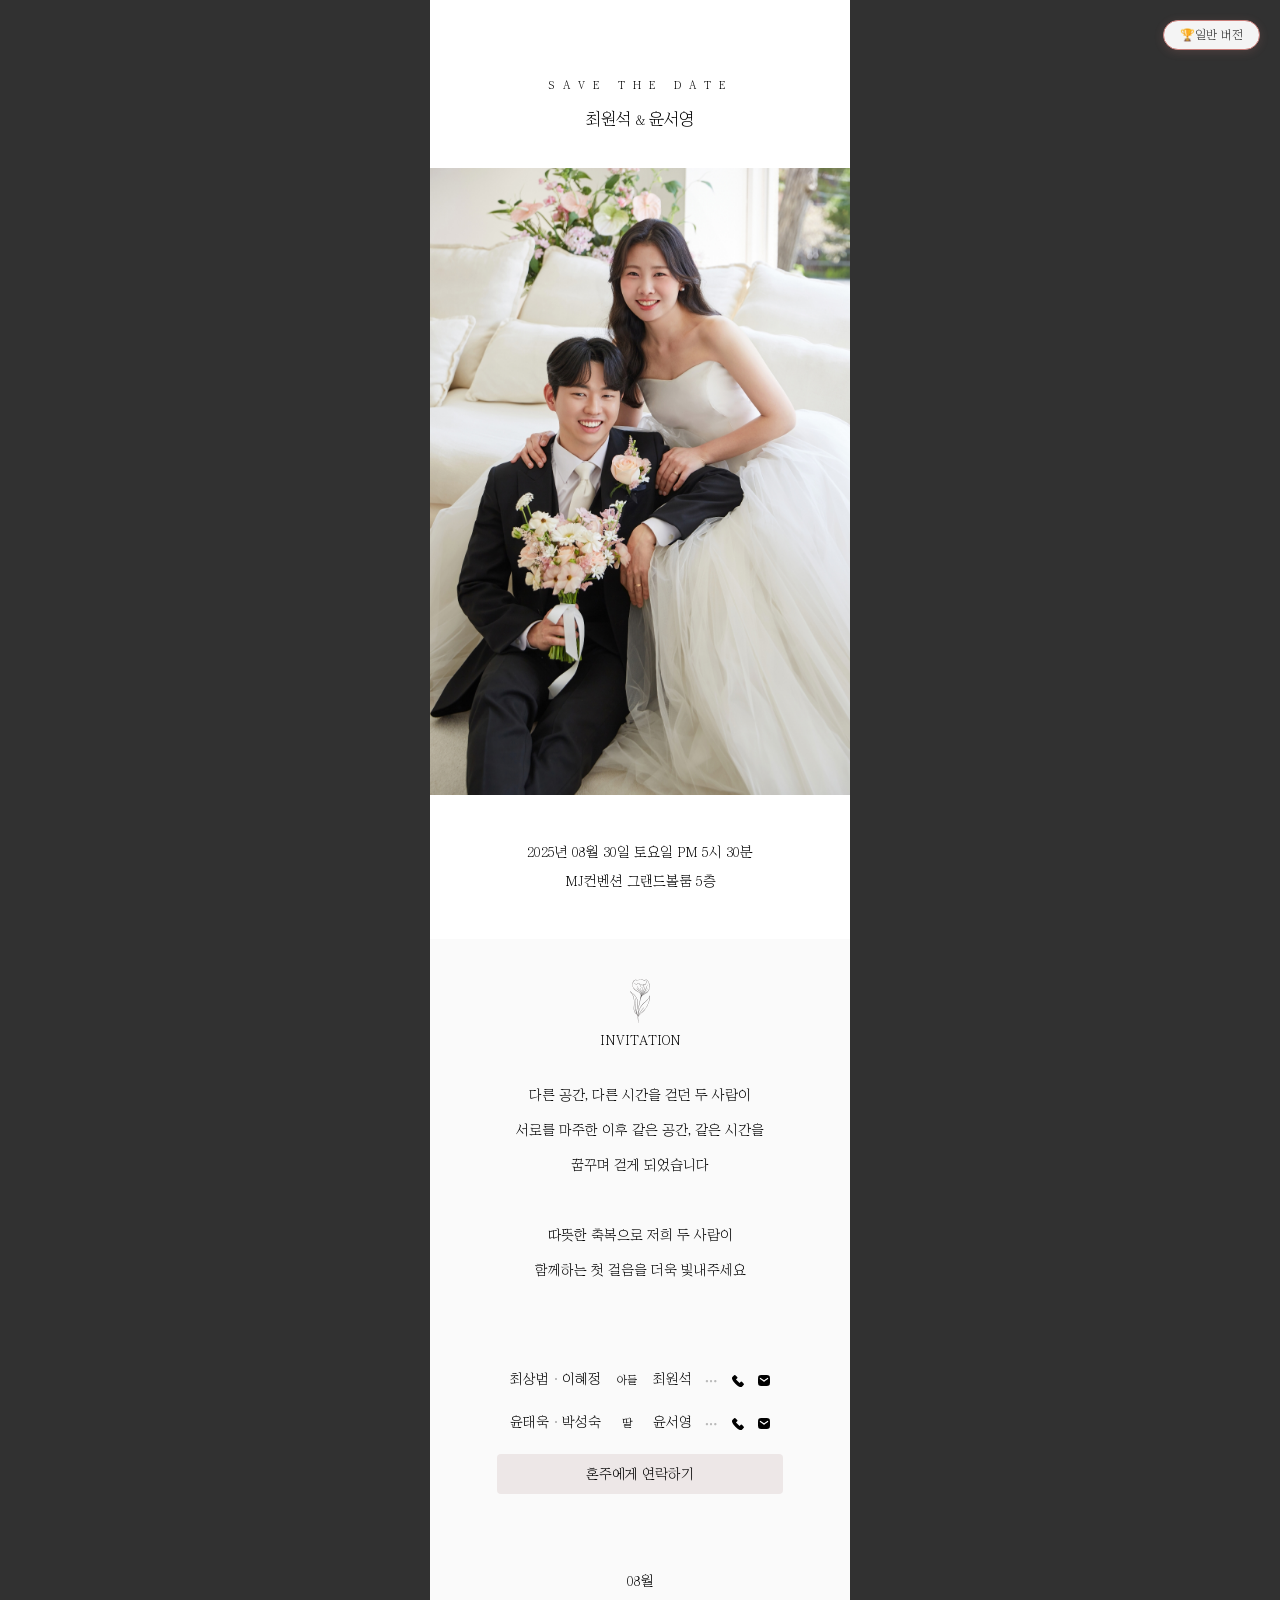
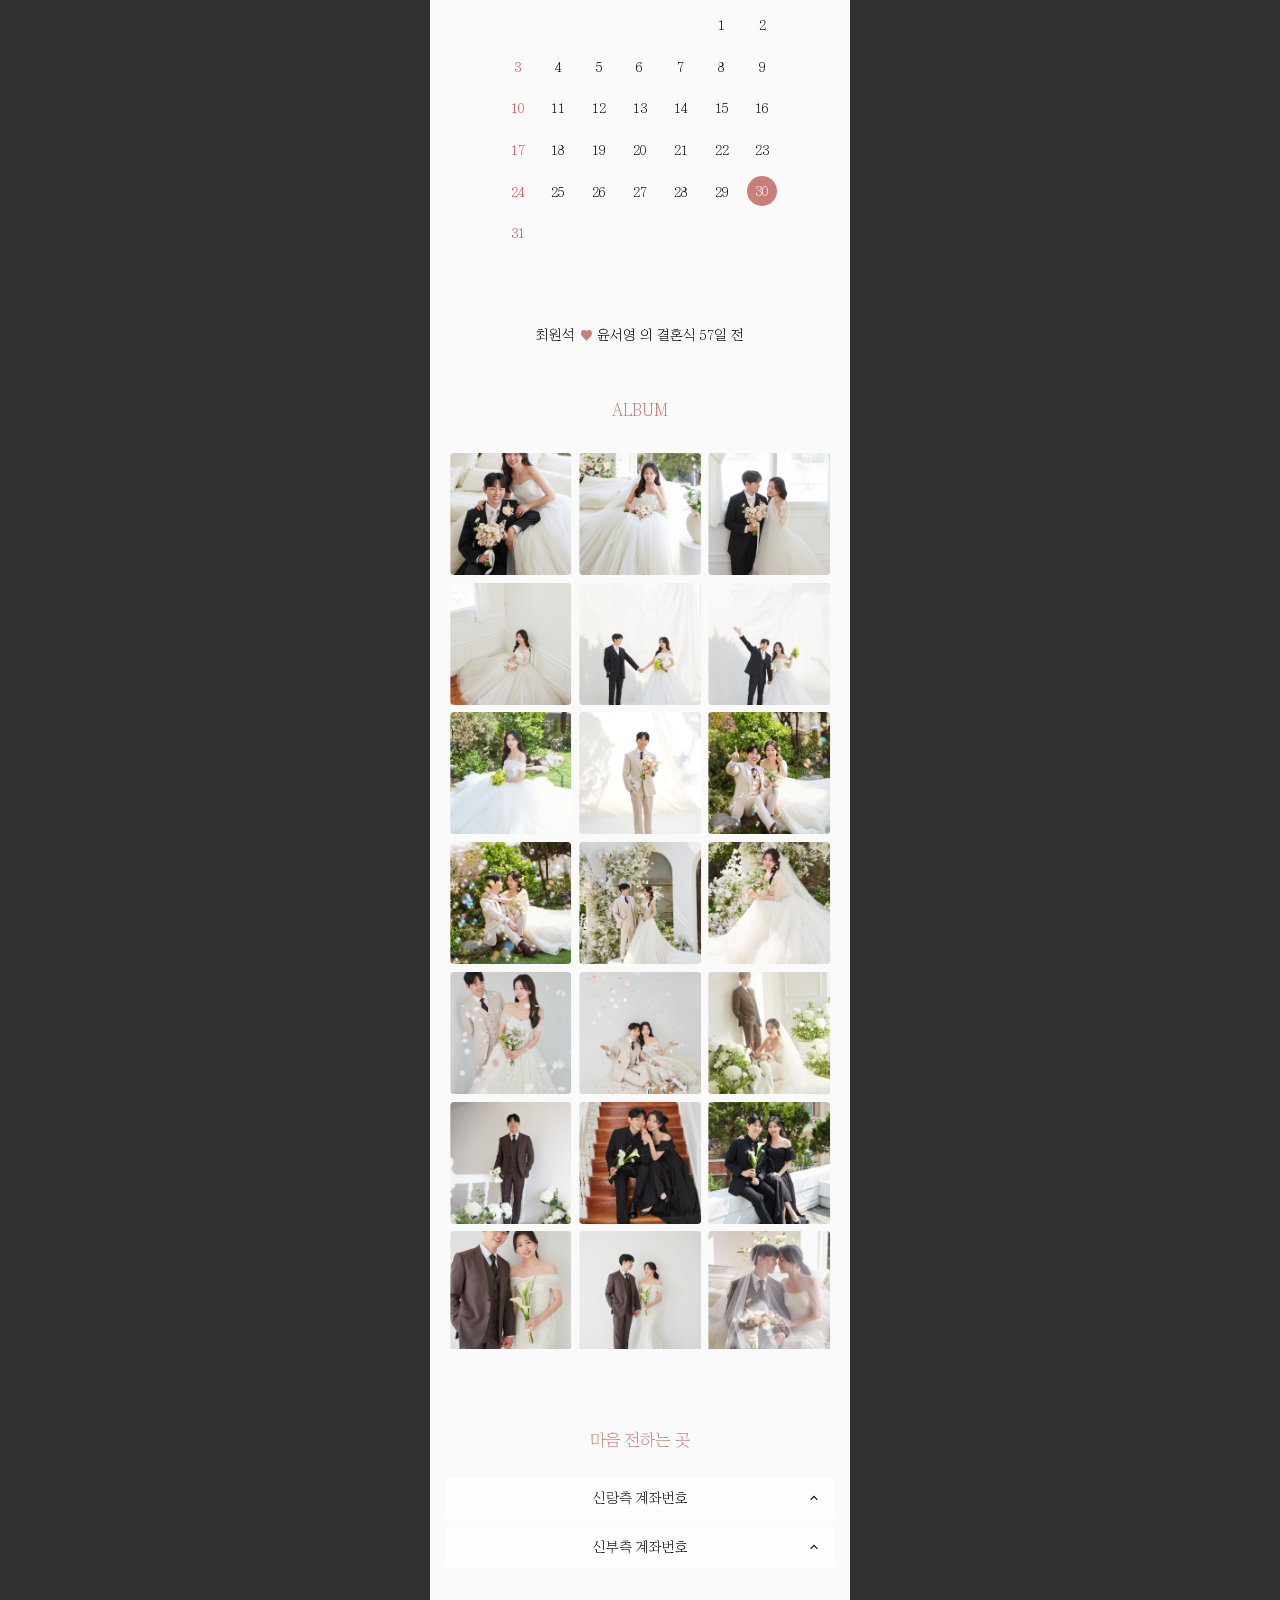
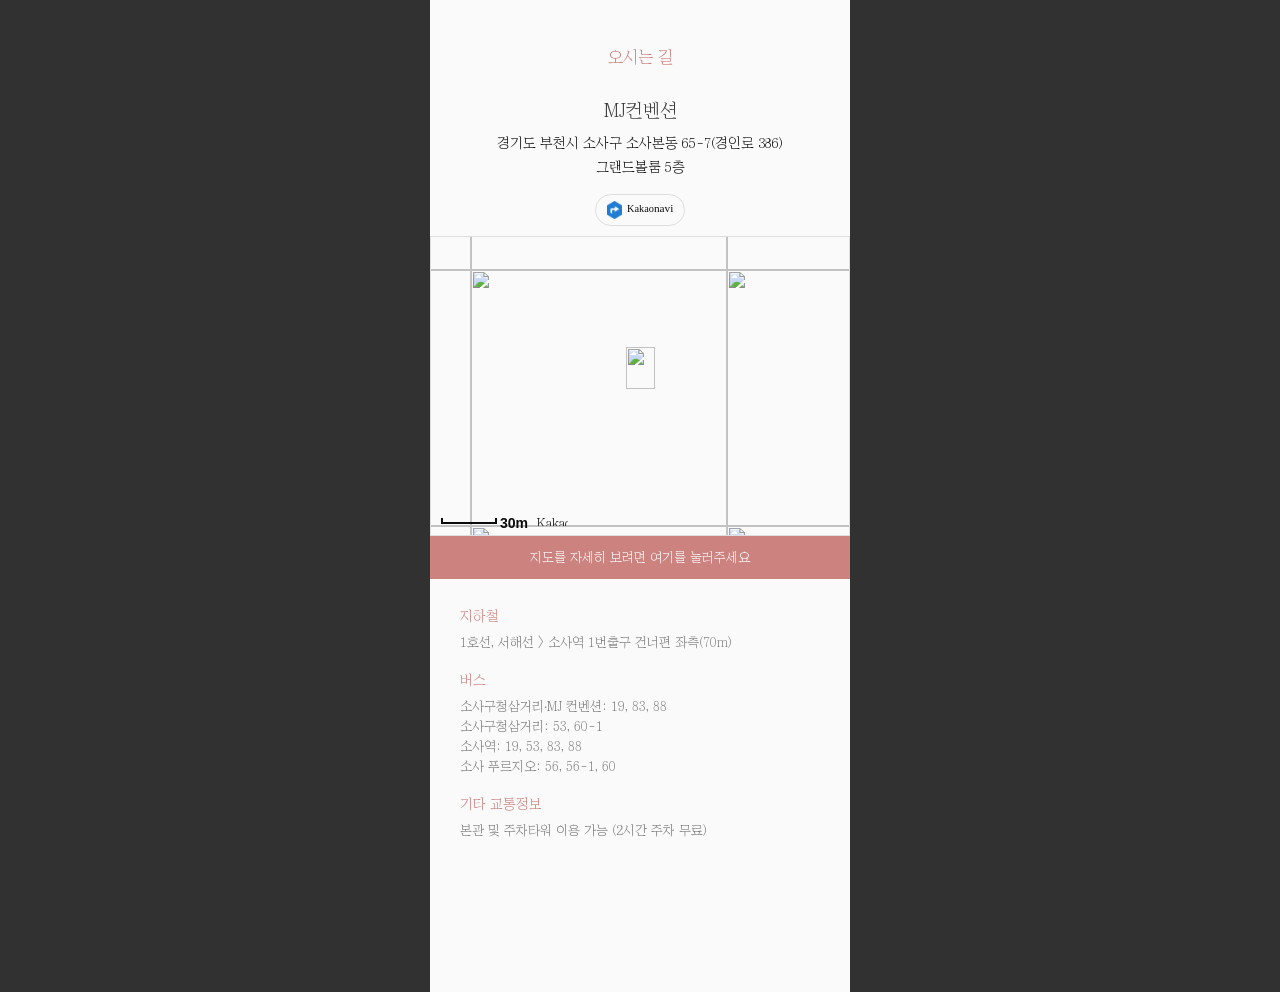
==== commit e12d0448: "fix: 문구 수정" ====
--- a/composeApp/src/wasmJsMain/resources/temp.html
+++ b/composeApp/src/wasmJsMain/resources/temp.html
@@ -132,7 +132,7 @@
               </p>
               <p>
                 <span><i class="xi-maker"></i></span>
-                <span data-name="card_hall">MJ컨벤션</span>
+                <span data-name="card_hall">MJ컨벤션 그랜드볼룸 5층</span>
               </p>
 
 
@@ -217,10 +217,6 @@
           <p class="main_name"><span data-name="groom_name">최원석</span> <font>&amp;</font> <span data-name="bride_name">윤서영</span></p>
         </div>
         <div class="main_img_wrap">
-          <video id="moving_video11" autoplay="autoplay" loop="loop" muted="muted" playsinline="" style="opacity: 1; transition: 1s; mix-blend-mode: screen; position: absolute; left: 0px; top: 0%; width: 100%; display: block;">
-            <source id="moving_video" src="./card/movie/flower3.mp4">
-          </video>
-
           <img src="./cf_carddata/ws941220/wedding0830/main_img/u3mCQRHD.jpg" alt="" id="skin_main_img" oncontextmenu="return false" style="-webkit-touch-callout:none">
         </div>
         <div class="bottom_txt">
@@ -231,7 +227,7 @@
             <span class="editor_time">5</span>시
             <span class="editor_min">30</span>분
           </p>
-          <p data-name="card_hall">MJ컨벤션</p>
+          <p data-name="card_hall">MJ컨벤션 그랜드볼룸 5층</p>
         </div>
       </div>
 
--- a/composeApp/src/wasmJsMain/resources/card/skin/css/font_chosunnm.css
+++ b/composeApp/src/wasmJsMain/resources/card/skin/css/font_chosunnm.css
@@ -2,9 +2,9 @@
     font-family: 'ChosunNm';
     font-weight: normal;
     font-style: normal;
-    src: url('/card/font/ChosunNm.woff2') format('woff2'),
-         url('/card/font/ChosunNm.woff') format('woff'),
-         url('/card/font/ChosunNm.ttf') format("truetype");
+    src: url('../../font/ChosunNm.woff2') format('woff2'),
+         url('../../font/ChosunNm.woff') format('woff'),
+         url('../../font/ChosunNm.ttf') format("truetype");
     font-display: swap;
 }
 
--- a/composeApp/src/wasmJsMain/resources/card/skin/fall_in_love/skin.css
+++ b/composeApp/src/wasmJsMain/resources/card/skin/fall_in_love/skin.css
@@ -33,8 +33,8 @@
 
 #fall .section_tit {color: #ca7e7a;}
 /* 앨범 가로 */
-.swiper-button-prev, .swiper-container-rtl .swiper-button-next {background-image: url(/card/skin/img/left.svg);}
-.swiper-button-next, .swiper-container-rtl .swiper-button-prev {background-image: url(/card/skin/img/right.svg);}
+.swiper-button-prev, .swiper-container-rtl .swiper-button-next {background-image: url(../../skin/img/left.svg);}
+.swiper-button-next, .swiper-container-rtl .swiper-button-prev {background-image: url(../../skin/img/right.svg);}
 .swiper-button-next, .swiper-button-prev {background-size: 15px;}
 .swiper-button-next:after, .swiper-button-prev:after {opacity: 0;}
 
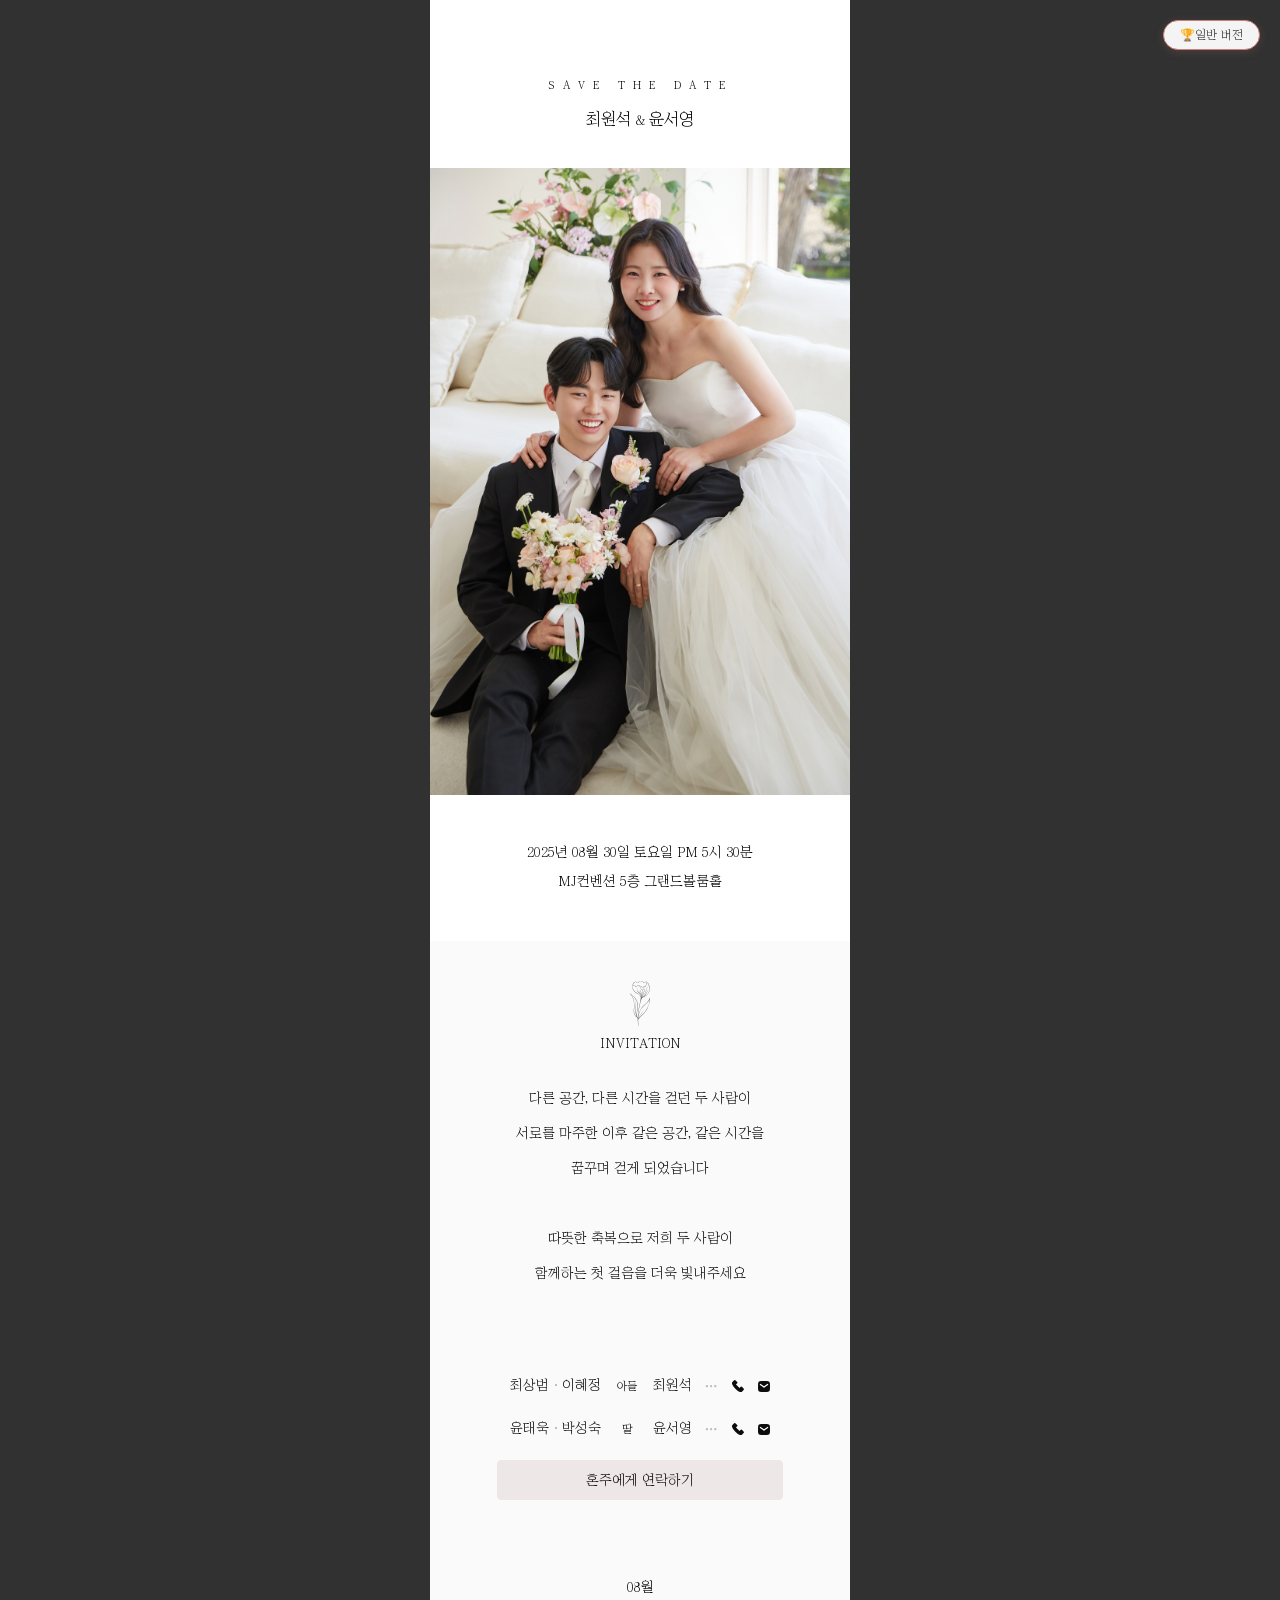
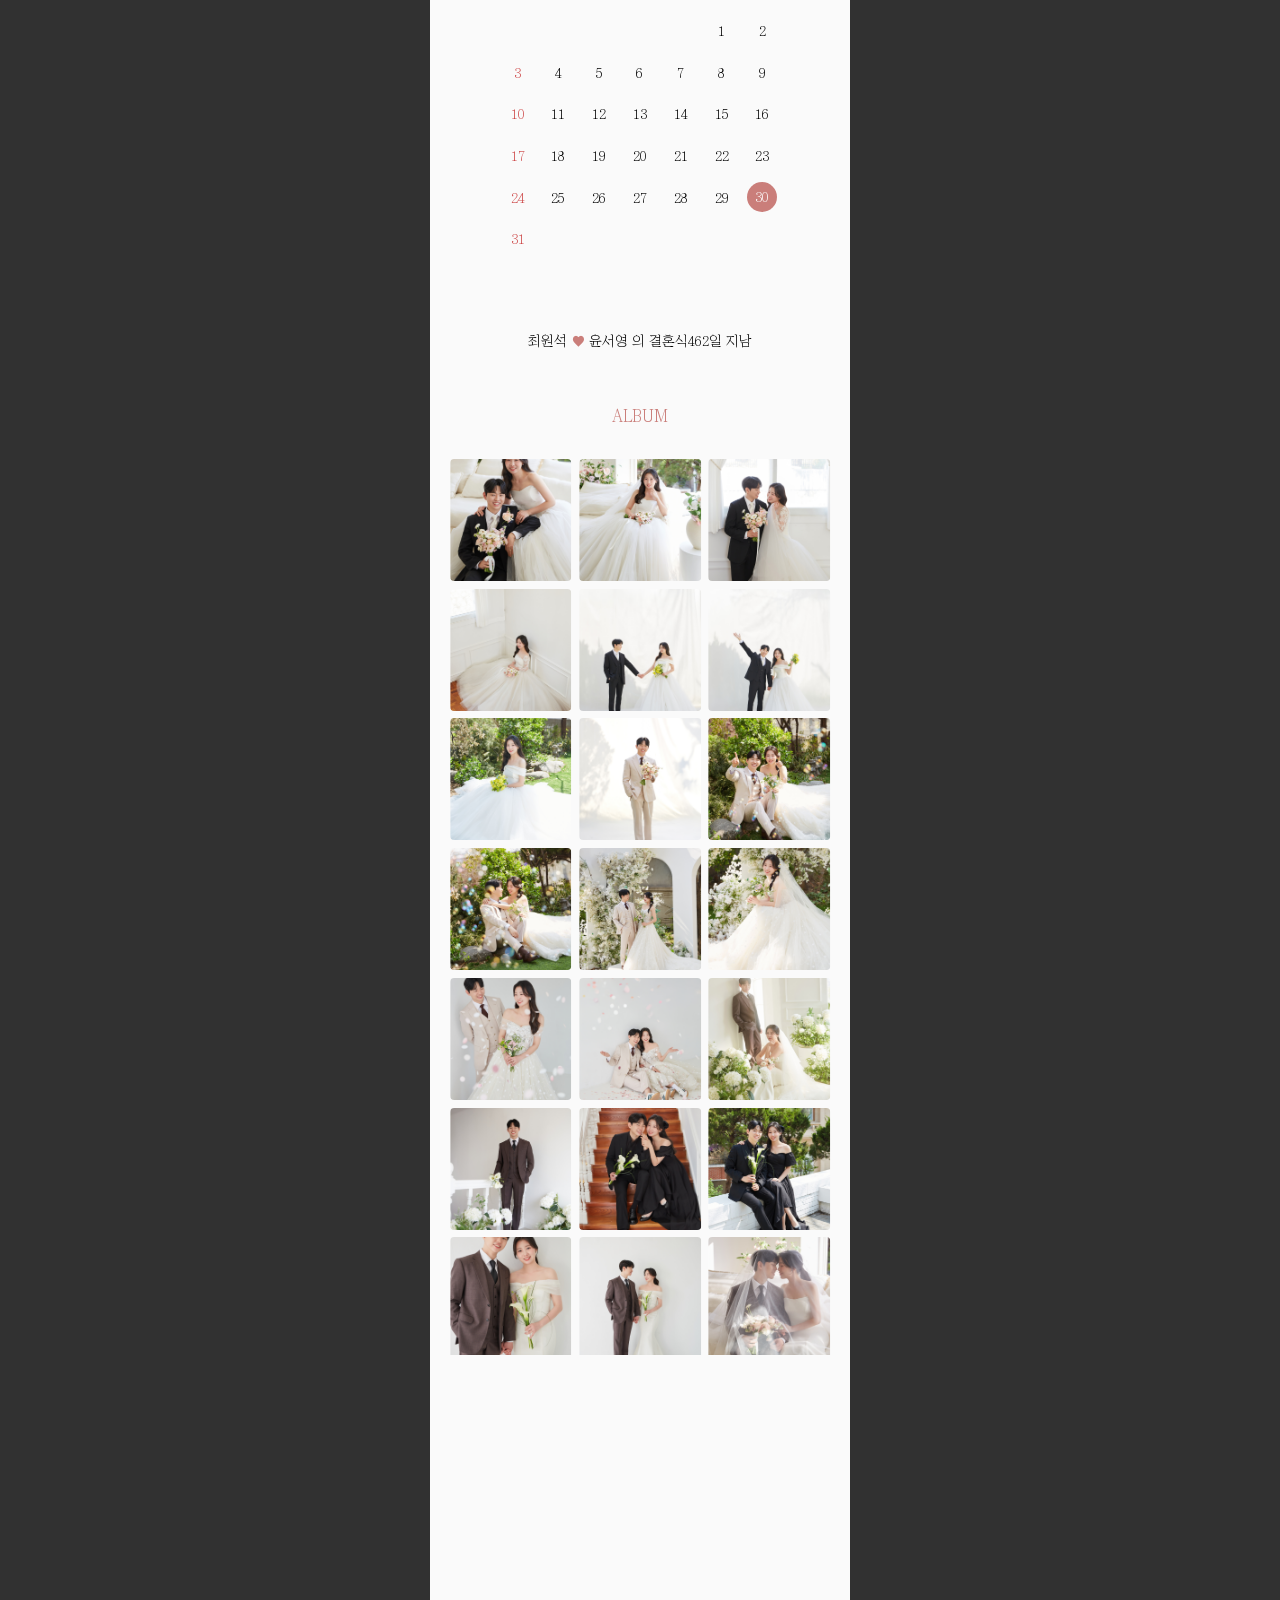
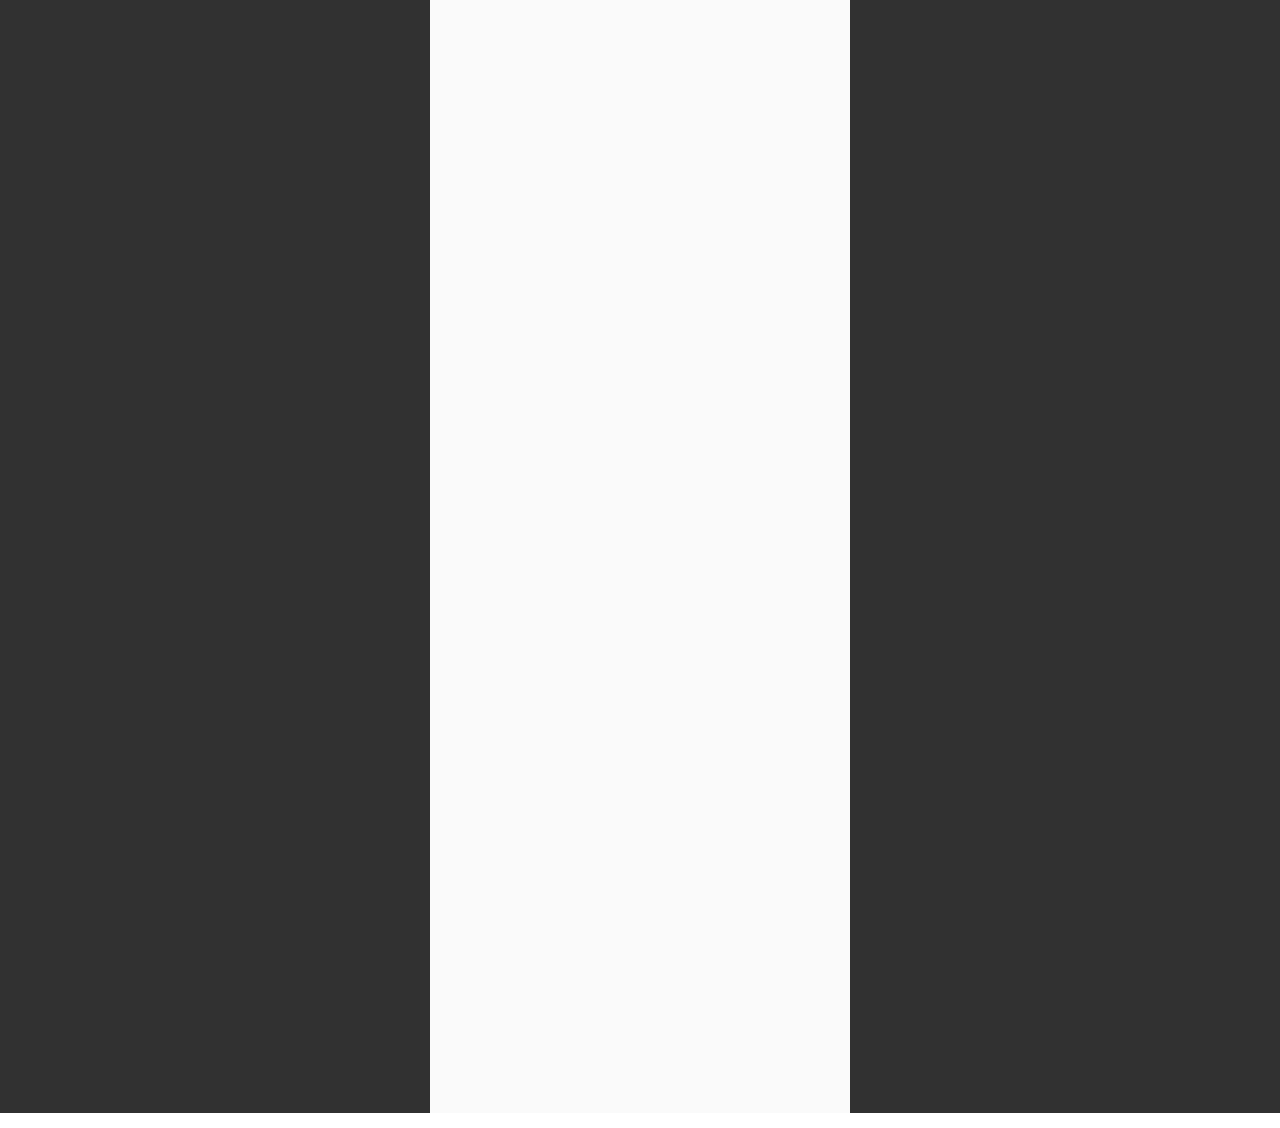
==== commit 05e5a78e: "fix: 문구 수정" ====
--- a/composeApp/src/wasmJsMain/resources/temp.html
+++ b/composeApp/src/wasmJsMain/resources/temp.html
@@ -132,7 +132,7 @@
               </p>
               <p>
                 <span><i class="xi-maker"></i></span>
-                <span data-name="card_hall">MJ컨벤션 그랜드볼룸 5층</span>
+                <span data-name="card_hall">MJ컨벤션 5층 그랜드볼룸홀</span>
               </p>
 
 
@@ -227,7 +227,7 @@
             <span class="editor_time">5</span>시
             <span class="editor_min">30</span>분
           </p>
-          <p data-name="card_hall">MJ컨벤션 그랜드볼룸 5층</p>
+          <p data-name="card_hall">MJ컨벤션 5층 그랜드볼룸홀</p>
         </div>
       </div>
 
@@ -392,7 +392,7 @@
           <script>
             $(document).ready(function() {
               kCalendar('kCalendar', '2025-08-30');
-              wdDday('2025-07-04','2025-08-30');
+              wdDday('2025-08-30');
             });
           </script>
         </div>
@@ -755,7 +755,7 @@
               <p class="section_tit theme_1_color">오시는 길</p>
               <p data-name="card_hall" class="map_hall">MJ컨벤션</p>
               <p data-name="card_hall_address" class="map_ad">경기도 부천시 소사구 소사본동 65-7(경인로 386)</p>
-              <span data-name="card_hall_number" class="map_call">그랜드볼룸 5층</span>
+              <span data-name="card_hall_number" class="map_call">5층 그랜드볼룸홀</span>
               <p class="navi_in" onclick="navi();"><img src="./card/skin/img/kakaonavi.png.png">Kakao<span>navi</span></p>
               <div id="map" style="position: relative; overflow: hidden; background: url(&quot;https://t1.daumcdn.net/mapjsapi/images/2x/bg_tile.png&quot;);"><div style="position: absolute; left: 0px; top: 0px; width: 100%; height: 100%; touch-action: none; cursor: url(&quot;https://t1.daumcdn.net/mapjsapi/images/2x/cursor/openhand.cur.ico&quot;) 7 5, url(&quot;https://t1.daumcdn.net/mapjsapi/images/2x/cursor/openhand.cur.ico&quot;), default;"><div style="position: absolute;"><div style="position: absolute; z-index: 0;"></div><div style="position: absolute; z-index: 1; left: 0px; top: 0px;"><img src="https://mts.daumcdn.net/api/v1/tile/PNG02/v10_453ky/latest/2/3924/1656.png" alt="" draggable="false" style="position: absolute; user-select: none; -webkit-user-drag: none; min-width: 0px; min-height: 0px; max-width: none; max-height: none; left: -216px; top: 289px; opacity: 1; transition-property: opacity; transition-duration: 0.2s; transition-timing-function: ease; width: 256px; height: 256px;"><img src="https://mts.daumcdn.net/api/v1/tile/PNG02/v10_453ky/latest/2/3924/1657.png" alt="" draggable="false" style="position: absolute; user-select: none; -webkit-user-drag: none; min-width: 0px; min-height: 0px; max-width: none; max-height: none; left: 40px; top: 289px; opacity: 1; transition-property: opacity; transition-duration: 0.2s; transition-timing-function: ease; width: 256px; height: 256px;"><img src="https://mts.daumcdn.net/api/v1/tile/PNG02/v10_453ky/latest/2/3924/1658.png" alt="" draggable="false" style="position: absolute; user-select: none; -webkit-user-drag: none; min-width: 0px; min-height: 0px; max-width: none; max-height: none; left: 296px; top: 289px; opacity: 1; transition-property: opacity; transition-duration: 0.2s; transition-timing-function: ease; width: 256px; height: 256px;"><img src="https://mts.daumcdn.net/api/v1/tile/PNG02/v10_453ky/latest/2/3925/1656.png" alt="" draggable="false" style="position: absolute; user-select: none; -webkit-user-drag: none; min-width: 0px; min-height: 0px; max-width: none; max-height: none; left: -216px; top: 33px; opacity: 1; transition-property: opacity; transition-duration: 0.2s; transition-timing-function: ease; width: 256px; height: 256px;"><img src="https://mts.daumcdn.net/api/v1/tile/PNG02/v10_453ky/latest/2/3925/1657.png" alt="" draggable="false" style="position: absolute; user-select: none; -webkit-user-drag: none; min-width: 0px; min-height: 0px; max-width: none; max-height: none; left: 40px; top: 33px; opacity: 1; transition-property: opacity; transition-duration: 0.2s; transition-timing-function: ease; width: 256px; height: 256px;"><img src="https://mts.daumcdn.net/api/v1/tile/PNG02/v10_453ky/latest/2/3925/1658.png" alt="" draggable="false" style="position: absolute; user-select: none; -webkit-user-drag: none; min-width: 0px; min-height: 0px; max-width: none; max-height: none; left: 296px; top: 33px; opacity: 1; transition-property: opacity; transition-duration: 0.2s; transition-timing-function: ease; width: 256px; height: 256px;"><img src="https://mts.daumcdn.net/api/v1/tile/PNG02/v10_453ky/latest/2/3926/1656.png" alt="" draggable="false" style="position: absolute; user-select: none; -webkit-user-drag: none; min-width: 0px; min-height: 0px; max-width: none; max-height: none; left: -216px; top: -223px; opacity: 1; transition-property: opacity; transition-duration: 0.2s; transition-timing-function: ease; width: 256px; height: 256px;"><img src="https://mts.daumcdn.net/api/v1/tile/PNG02/v10_453ky/latest/2/3926/1657.png" alt="" draggable="false" style="position: absolute; user-select: none; -webkit-user-drag: none; min-width: 0px; min-height: 0px; max-width: none; max-height: none; left: 40px; top: -223px; opacity: 1; transition-property: opacity; transition-duration: 0.2s; transition-timing-function: ease; width: 256px; height: 256px;"><img src="https://mts.daumcdn.net/api/v1/tile/PNG02/v10_453ky/latest/2/3926/1658.png" alt="" draggable="false" style="position: absolute; user-select: none; -webkit-user-drag: none; min-width: 0px; min-height: 0px; max-width: none; max-height: none; left: 296px; top: -223px; opacity: 1; transition-property: opacity; transition-duration: 0.2s; transition-timing-function: ease; width: 256px; height: 256px;"></div><div style="position: absolute; z-index: 1;"></div><div style="position: absolute; z-index: 1; width: 388px; height: 298px;"></div><div style="position: absolute; z-index: 1;"><svg version="1.1" style="stroke: none; stroke-dashoffset: 0.5; stroke-linejoin: round; fill: none; transform: translateZ(0px); position: absolute; left: -776px; top: -596px; width: 1940px; height: 1490px;" viewBox="0 0 1940 1490"><defs></defs></svg></div><div style="position: absolute; z-index: 1; width: 100%; height: 0px; transform: translateZ(0px);"><div style="position: absolute; margin: -39px 0px 0px -14px; z-index: 0; left: 209px; top: 149px;"><img draggable="false" src="https://t1.daumcdn.net/mapjsapi/images/2x/marker.png" alt="" role="presentation" title="" style="min-width: 0px; min-height: 0px; max-width: 99999px; max-height: none; border: 0px; display: block; position: absolute; user-select: none; -webkit-user-drag: none; clip: rect(0px, 29px, 42px, 0px); top: 0px; left: 0px; width: 29px; height: 42px;"><img src="https://t1.daumcdn.net/mapjsapi/images/2x/transparent.gif" alt="" role="presentation" draggable="false" usemap="#daum.maps.Marker.Area:1" style="min-width: 0px; min-height: 0px; max-width: 99999px; max-height: none; border: 0px; display: block; position: absolute; user-select: none; -webkit-user-drag: none; width: 29px; height: 42px;"><map id="daum.maps.Marker.Area:1" name="daum.maps.Marker.Area:1"><area href="javascript:void(0)" alt="" role="presentation" shape="poly" coords="14,39,9,27,4,21,1,16,1,10,4,4,11,0,18,0,25,4,28,10,28,16,25,21,20,27" title="" style="-webkit-tap-highlight-color: transparent;"></map></div></div></div></div><div style="position: absolute; cursor: default; z-index: 1; margin: 0px 6px; height: 19px; line-height: 14px; left: 0px; bottom: 0px; color: rgb(0, 0, 0);"><div style="color: rgb(0, 0, 0); text-align: center; font-size: 10px; float: left;"><div style="float: left; margin: 2px 3px 0px 4px; height: 6px; transition: width 0.1s; border-top: none rgb(0, 0, 0); border-right: 2px solid rgb(0, 0, 0); border-bottom: 2px solid rgb(0, 0, 0); border-left: 2px solid rgb(0, 0, 0); border-image: initial; width: 56px;"></div><div style="float: left; margin: 0px 4px 0px 0px; font-family: AppleSDGothicNeo-Regular, 돋움, dotum, sans-serif; font-weight: bold; color: rgb(0, 0, 0);">30m</div></div><div style="margin: 0px 4px; float: left;"><a target="_blank" href="http://map.kakao.com/" style="float: left; width: 32px; height: 10px;"><img src="https://t1.daumcdn.net/mapjsapi/images/2x/m_bi_b.png" alt="Kakao 맵으로 이동(새창열림)" style="float: left; width: 32px; height: 10px; border: none;"></a><div style="font: 11px / 11px Arial, Tahoma, Dotum, sans-serif; float: left;"></div></div></div><div style="cursor: auto; position: absolute; z-index: 2; left: 0px; top: 0px;"></div></div>
 
